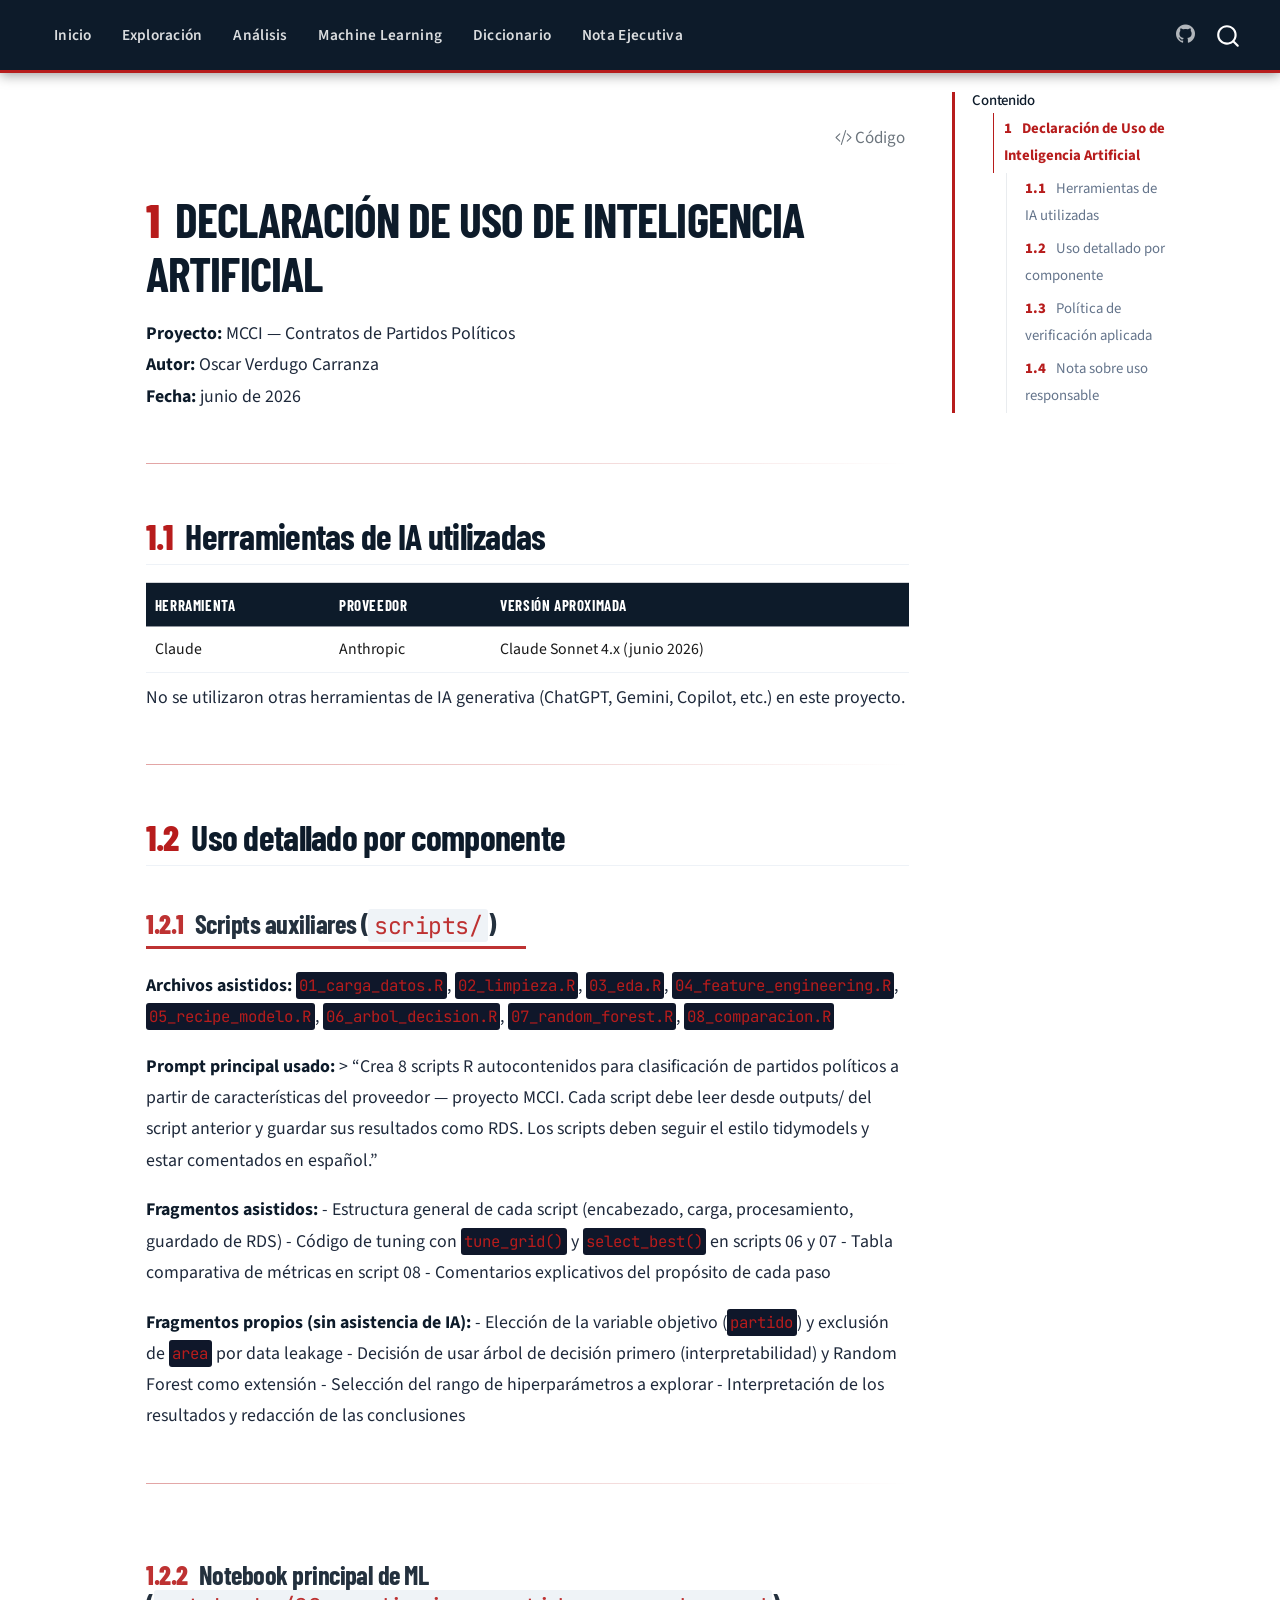
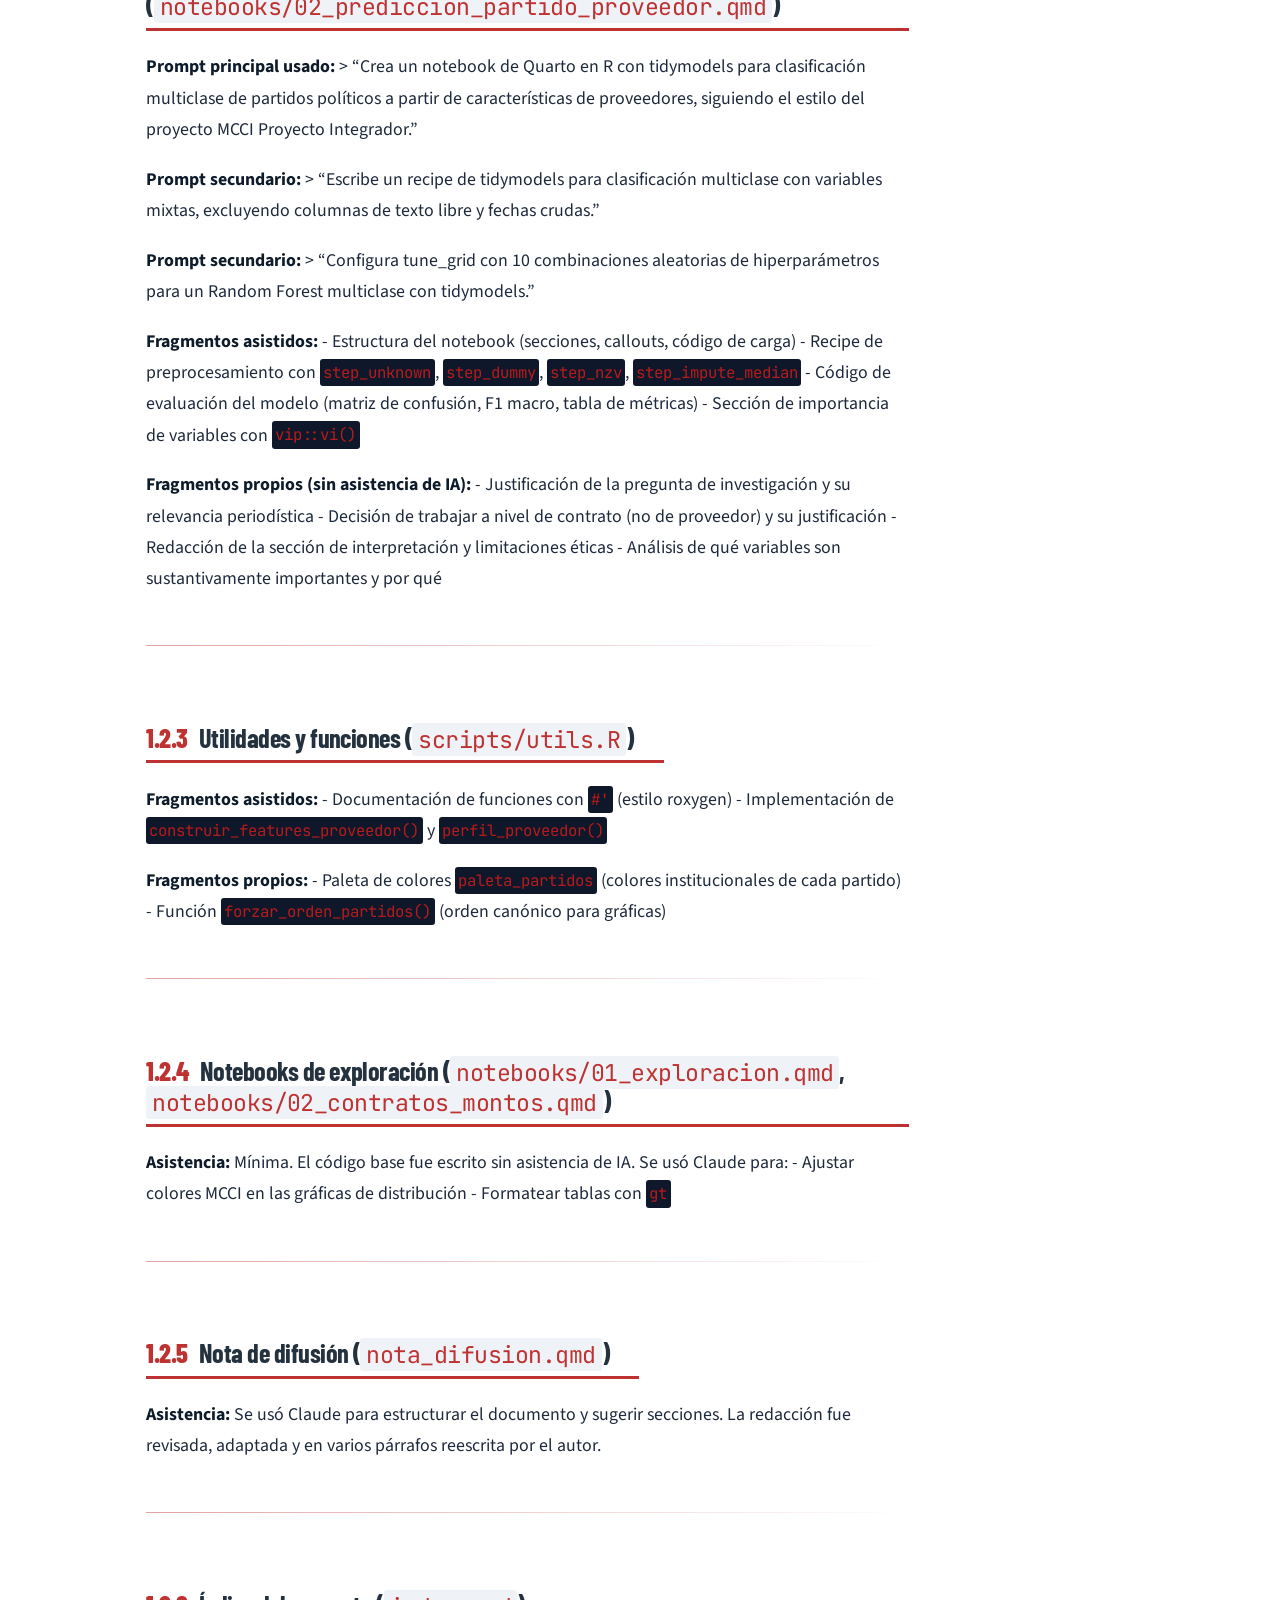
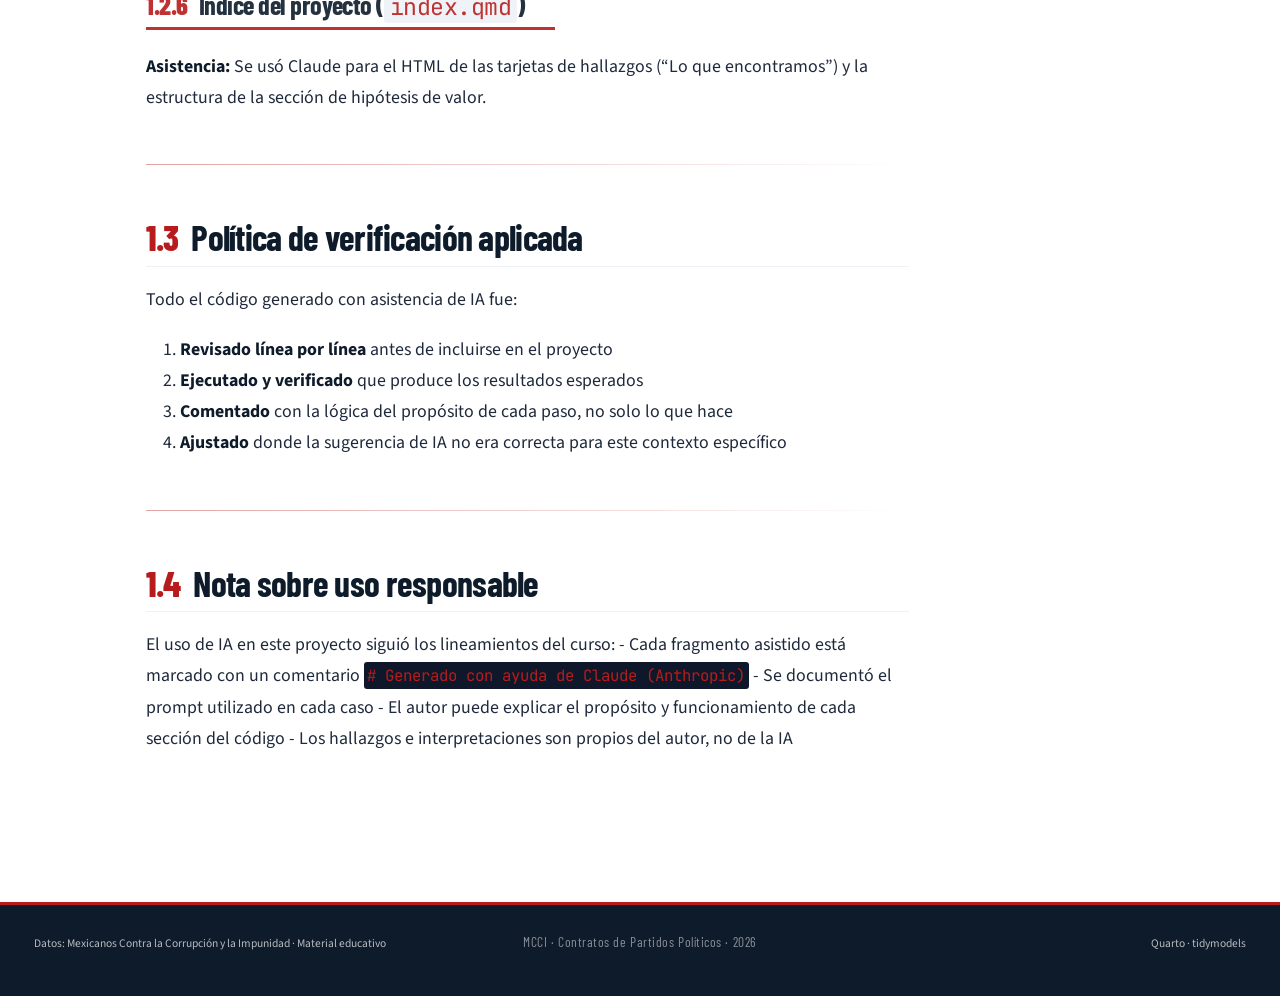
==== docs/declaracion_ia.html @ d2db6a6b "Publicar sitio del proyecto MCCI: contratos de partidos políticos" ====
<!DOCTYPE html>
<html xmlns="http://www.w3.org/1999/xhtml" lang="es" xml:lang="es"><head>

<meta charset="utf-8">
<meta name="generator" content="quarto-1.8.25">

<meta name="viewport" content="width=device-width, initial-scale=1.0, user-scalable=yes">


<title>declaracion_ia – MCCI · Contratos de Partidos</title>
<style>
code{white-space: pre-wrap;}
span.smallcaps{font-variant: small-caps;}
div.columns{display: flex; gap: min(4vw, 1.5em);}
div.column{flex: auto; overflow-x: auto;}
div.hanging-indent{margin-left: 1.5em; text-indent: -1.5em;}
ul.task-list{list-style: none;}
ul.task-list li input[type="checkbox"] {
  width: 0.8em;
  margin: 0 0.8em 0.2em -1em; /* quarto-specific, see https://github.com/quarto-dev/quarto-cli/issues/4556 */ 
  vertical-align: middle;
}
/* CSS for syntax highlighting */
html { -webkit-text-size-adjust: 100%; }
pre > code.sourceCode { white-space: pre; position: relative; }
pre > code.sourceCode > span { display: inline-block; line-height: 1.25; }
pre > code.sourceCode > span:empty { height: 1.2em; }
.sourceCode { overflow: visible; }
code.sourceCode > span { color: inherit; text-decoration: inherit; }
div.sourceCode { margin: 1em 0; }
pre.sourceCode { margin: 0; }
@media screen {
div.sourceCode { overflow: auto; }
}
@media print {
pre > code.sourceCode { white-space: pre-wrap; }
pre > code.sourceCode > span { text-indent: -5em; padding-left: 5em; }
}
pre.numberSource code
  { counter-reset: source-line 0; }
pre.numberSource code > span
  { position: relative; left: -4em; counter-increment: source-line; }
pre.numberSource code > span > a:first-child::before
  { content: counter(source-line);
    position: relative; left: -1em; text-align: right; vertical-align: baseline;
    border: none; display: inline-block;
    -webkit-touch-callout: none; -webkit-user-select: none;
    -khtml-user-select: none; -moz-user-select: none;
    -ms-user-select: none; user-select: none;
    padding: 0 4px; width: 4em;
  }
pre.numberSource { margin-left: 3em;  padding-left: 4px; }
div.sourceCode
  {   }
@media screen {
pre > code.sourceCode > span > a:first-child::before { text-decoration: underline; }
}
</style>


<script src="site_libs/quarto-nav/quarto-nav.js"></script>
<script src="site_libs/quarto-nav/headroom.min.js"></script>
<script src="site_libs/clipboard/clipboard.min.js"></script>
<script src="site_libs/quarto-search/autocomplete.umd.js"></script>
<script src="site_libs/quarto-search/fuse.min.js"></script>
<script src="site_libs/quarto-search/quarto-search.js"></script>
<meta name="quarto:offset" content="./">
<link href="./https://contralacorrupcion.mx/wp-content/themes/mcci-2025/assets/images/favicon.ico" rel="icon">
<script src="site_libs/quarto-html/quarto.js" type="module"></script>
<script src="site_libs/quarto-html/tabsets/tabsets.js" type="module"></script>
<script src="site_libs/quarto-html/axe/axe-check.js" type="module"></script>
<script src="site_libs/quarto-html/popper.min.js"></script>
<script src="site_libs/quarto-html/tippy.umd.min.js"></script>
<script src="site_libs/quarto-html/anchor.min.js"></script>
<link href="site_libs/quarto-html/tippy.css" rel="stylesheet">
<link href="site_libs/quarto-html/quarto-syntax-highlighting-637912d90aedf72c5c454f44b6135b5e.css" rel="stylesheet" id="quarto-text-highlighting-styles">
<script src="site_libs/bootstrap/bootstrap.min.js"></script>
<link href="site_libs/bootstrap/bootstrap-icons.css" rel="stylesheet">
<link href="site_libs/bootstrap/bootstrap-14e631214e900627275d5255cf3011d7.min.css" rel="stylesheet" append-hash="true" id="quarto-bootstrap" data-mode="light">
<script id="quarto-search-options" type="application/json">{
  "location": "navbar",
  "copy-button": false,
  "collapse-after": 3,
  "panel-placement": "end",
  "type": "overlay",
  "limit": 50,
  "keyboard-shortcut": [
    "f",
    "/",
    "s"
  ],
  "show-item-context": false,
  "language": {
    "search-no-results-text": "No se han encontrado resultados",
    "search-matching-documents-text": "documentos encontrados",
    "search-copy-link-title": "Copiar el enlace en la búsqueda",
    "search-hide-matches-text": "Ocultar resultados adicionales",
    "search-more-match-text": "resultado adicional en este documento",
    "search-more-matches-text": "resultados adicionales en este documento",
    "search-clear-button-title": "Borrar",
    "search-text-placeholder": "",
    "search-detached-cancel-button-title": "Cancelar",
    "search-submit-button-title": "Enviar",
    "search-label": "Buscar"
  }
}</script>
<style>html{ scroll-behavior: smooth; }</style>


<meta property="og:title" content="MCCI — Contratos de Partidos Políticos">
<meta property="og:description" content="Análisis de datos de contratos de partidos políticos en México">
<meta property="og:image" content="https://contralacorrupcion.mx/wp-content/themes/mcci-2025/assets/images/og-mcci.jpg">
<meta property="og:site_name" content="MCCI · Contratos de Partidos">
<meta name="twitter:title" content="MCCI — Contratos de Partidos">
<meta name="twitter:description" content="Análisis de datos de contratos de partidos políticos en México">
<meta name="twitter:creator" content="@MCCI_Mexico">
<meta name="twitter:card" content="summary">
</head>

<body class="nav-fixed quarto-light">

<div id="quarto-search-results"></div>
  <header id="quarto-header" class="headroom fixed-top">
    <nav class="navbar navbar-expand-lg " data-bs-theme="dark">
      <div class="navbar-container container-fluid">
      <div class="navbar-brand-container mx-auto">
    <a href="https://contralacorrupcion.mx" class="navbar-brand navbar-brand-logo">
    <img src="images/logo-mcci.svg" alt="MCCI" class="navbar-logo light-content">
    <img src="images/logo-mcci.svg" alt="MCCI" class="navbar-logo dark-content">
    </a>
  </div>
            <div id="quarto-search" class="" title="Buscar"></div>
          <button class="navbar-toggler" type="button" data-bs-toggle="collapse" data-bs-target="#navbarCollapse" aria-controls="navbarCollapse" role="menu" aria-expanded="false" aria-label="Navegación de palanca" onclick="if (window.quartoToggleHeadroom) { window.quartoToggleHeadroom(); }">
  <span class="navbar-toggler-icon"></span>
</button>
          <div class="collapse navbar-collapse" id="navbarCollapse">
            <ul class="navbar-nav navbar-nav-scroll me-auto">
  <li class="nav-item">
    <a class="nav-link" href="./index.html"> 
<span class="menu-text">Inicio</span></a>
  </li>  
  <li class="nav-item">
    <a class="nav-link" href="./notebooks/01_exploracion.html"> 
<span class="menu-text">Exploración</span></a>
  </li>  
  <li class="nav-item">
    <a class="nav-link" href="./notebooks/02_contratos_montos.html"> 
<span class="menu-text">Análisis</span></a>
  </li>  
  <li class="nav-item">
    <a class="nav-link" href="./notebooks/02_prediccion_partido_proveedor.html"> 
<span class="menu-text">Machine Learning</span></a>
  </li>  
  <li class="nav-item">
    <a class="nav-link" href="./referencias/diccionario_datos.html"> 
<span class="menu-text">Diccionario</span></a>
  </li>  
  <li class="nav-item">
    <a class="nav-link" href="./nota_difusion.html"> 
<span class="menu-text">Nota Ejecutiva</span></a>
  </li>  
</ul>
            <ul class="navbar-nav navbar-nav-scroll ms-auto">
  <li class="nav-item compact">
    <a class="nav-link" href="https://github.com/thegr8danae/MCCI-contratos-partidos"> <i class="bi bi-github" role="img" aria-label="Repositorio en GitHub">
</i> 
<span class="menu-text"></span></a>
  </li>  
</ul>
          </div> <!-- /navcollapse -->
            <div class="quarto-navbar-tools">
</div>
      </div> <!-- /container-fluid -->
    </nav>
</header>
<!-- content -->
<div id="quarto-content" class="quarto-container page-columns page-rows-contents page-layout-article page-navbar">
<!-- sidebar -->
<!-- margin-sidebar -->
    <div id="quarto-margin-sidebar" class="sidebar margin-sidebar">
        <nav id="TOC" role="doc-toc" class="toc-active">
    <h2 id="toc-title">Contenido</h2>
   
  <ul>
  <li><a href="#declaración-de-uso-de-inteligencia-artificial" id="toc-declaración-de-uso-de-inteligencia-artificial" class="nav-link active" data-scroll-target="#declaración-de-uso-de-inteligencia-artificial"><span class="header-section-number">1</span> Declaración de Uso de Inteligencia Artificial</a>
  <ul class="collapse">
  <li><a href="#herramientas-de-ia-utilizadas" id="toc-herramientas-de-ia-utilizadas" class="nav-link" data-scroll-target="#herramientas-de-ia-utilizadas"><span class="header-section-number">1.1</span> Herramientas de IA utilizadas</a></li>
  <li><a href="#uso-detallado-por-componente" id="toc-uso-detallado-por-componente" class="nav-link" data-scroll-target="#uso-detallado-por-componente"><span class="header-section-number">1.2</span> Uso detallado por componente</a>
  <ul class="collapse">
  <li><a href="#scripts-auxiliares-scripts" id="toc-scripts-auxiliares-scripts" class="nav-link" data-scroll-target="#scripts-auxiliares-scripts"><span class="header-section-number">1.2.1</span> Scripts auxiliares (<code>scripts/</code>)</a></li>
  <li><a href="#notebook-principal-de-ml-notebooks02_prediccion_partido_proveedor.qmd" id="toc-notebook-principal-de-ml-notebooks02_prediccion_partido_proveedor.qmd" class="nav-link" data-scroll-target="#notebook-principal-de-ml-notebooks02_prediccion_partido_proveedor.qmd"><span class="header-section-number">1.2.2</span> Notebook principal de ML (<code>notebooks/02_prediccion_partido_proveedor.qmd</code>)</a></li>
  <li><a href="#utilidades-y-funciones-scriptsutils.r" id="toc-utilidades-y-funciones-scriptsutils.r" class="nav-link" data-scroll-target="#utilidades-y-funciones-scriptsutils.r"><span class="header-section-number">1.2.3</span> Utilidades y funciones (<code>scripts/utils.R</code>)</a></li>
  <li><a href="#notebooks-de-exploración-notebooks01_exploracion.qmd-notebooks02_contratos_montos.qmd" id="toc-notebooks-de-exploración-notebooks01_exploracion.qmd-notebooks02_contratos_montos.qmd" class="nav-link" data-scroll-target="#notebooks-de-exploración-notebooks01_exploracion.qmd-notebooks02_contratos_montos.qmd"><span class="header-section-number">1.2.4</span> Notebooks de exploración (<code>notebooks/01_exploracion.qmd</code>, <code>notebooks/02_contratos_montos.qmd</code>)</a></li>
  <li><a href="#nota-de-difusión-nota_difusion.qmd" id="toc-nota-de-difusión-nota_difusion.qmd" class="nav-link" data-scroll-target="#nota-de-difusión-nota_difusion.qmd"><span class="header-section-number">1.2.5</span> Nota de difusión (<code>nota_difusion.qmd</code>)</a></li>
  <li><a href="#índice-del-proyecto-index.qmd" id="toc-índice-del-proyecto-index.qmd" class="nav-link" data-scroll-target="#índice-del-proyecto-index.qmd"><span class="header-section-number">1.2.6</span> Índice del proyecto (<code>index.qmd</code>)</a></li>
  </ul></li>
  <li><a href="#política-de-verificación-aplicada" id="toc-política-de-verificación-aplicada" class="nav-link" data-scroll-target="#política-de-verificación-aplicada"><span class="header-section-number">1.3</span> Política de verificación aplicada</a></li>
  <li><a href="#nota-sobre-uso-responsable" id="toc-nota-sobre-uso-responsable" class="nav-link" data-scroll-target="#nota-sobre-uso-responsable"><span class="header-section-number">1.4</span> Nota sobre uso responsable</a></li>
  </ul></li>
  </ul>
</nav>
    </div>
<!-- main -->
<main class="content" id="quarto-document-content"><header id="title-block-header" class="quarto-title-block"><h1 class="title display-7"></h1></header><div class="quarto-title-block"><div class="quarto-title-tools-only"><button type="button" class="btn code-tools-button" id="quarto-code-tools-source"><i class="bi"></i> Código</button></div></div>




<section id="declaración-de-uso-de-inteligencia-artificial" class="level1" data-number="1">
<h1 data-number="1"><span class="header-section-number">1</span> Declaración de Uso de Inteligencia Artificial</h1>
<p><strong>Proyecto:</strong> MCCI — Contratos de Partidos Políticos<br>
<strong>Autor:</strong> Oscar Verdugo Carranza<br>
<strong>Fecha:</strong> junio de 2026</p>
<hr>
<section id="herramientas-de-ia-utilizadas" class="level2" data-number="1.1">
<h2 data-number="1.1" class="anchored" data-anchor-id="herramientas-de-ia-utilizadas"><span class="header-section-number">1.1</span> Herramientas de IA utilizadas</h2>
<table class="caption-top table">
<thead>
<tr class="header">
<th>Herramienta</th>
<th>Proveedor</th>
<th>Versión aproximada</th>
</tr>
</thead>
<tbody>
<tr class="odd">
<td>Claude</td>
<td>Anthropic</td>
<td>Claude Sonnet 4.x (junio 2026)</td>
</tr>
</tbody>
</table>
<p>No se utilizaron otras herramientas de IA generativa (ChatGPT, Gemini, Copilot, etc.) en este proyecto.</p>
<hr>
</section>
<section id="uso-detallado-por-componente" class="level2" data-number="1.2">
<h2 data-number="1.2" class="anchored" data-anchor-id="uso-detallado-por-componente"><span class="header-section-number">1.2</span> Uso detallado por componente</h2>
<section id="scripts-auxiliares-scripts" class="level3" data-number="1.2.1">
<h3 data-number="1.2.1" class="anchored" data-anchor-id="scripts-auxiliares-scripts"><span class="header-section-number">1.2.1</span> Scripts auxiliares (<code>scripts/</code>)</h3>
<p><strong>Archivos asistidos:</strong> <code>01_carga_datos.R</code>, <code>02_limpieza.R</code>, <code>03_eda.R</code>, <code>04_feature_engineering.R</code>, <code>05_recipe_modelo.R</code>, <code>06_arbol_decision.R</code>, <code>07_random_forest.R</code>, <code>08_comparacion.R</code></p>
<p><strong>Prompt principal usado:</strong> &gt; “Crea 8 scripts R autocontenidos para clasificación de partidos políticos a partir de características del proveedor — proyecto MCCI. Cada script debe leer desde outputs/ del script anterior y guardar sus resultados como RDS. Los scripts deben seguir el estilo tidymodels y estar comentados en español.”</p>
<p><strong>Fragmentos asistidos:</strong> - Estructura general de cada script (encabezado, carga, procesamiento, guardado de RDS) - Código de tuning con <code>tune_grid()</code> y <code>select_best()</code> en scripts 06 y 07 - Tabla comparativa de métricas en script 08 - Comentarios explicativos del propósito de cada paso</p>
<p><strong>Fragmentos propios (sin asistencia de IA):</strong> - Elección de la variable objetivo (<code>partido</code>) y exclusión de <code>area</code> por data leakage - Decisión de usar árbol de decisión primero (interpretabilidad) y Random Forest como extensión - Selección del rango de hiperparámetros a explorar - Interpretación de los resultados y redacción de las conclusiones</p>
<hr>
</section>
<section id="notebook-principal-de-ml-notebooks02_prediccion_partido_proveedor.qmd" class="level3" data-number="1.2.2">
<h3 data-number="1.2.2" class="anchored" data-anchor-id="notebook-principal-de-ml-notebooks02_prediccion_partido_proveedor.qmd"><span class="header-section-number">1.2.2</span> Notebook principal de ML (<code>notebooks/02_prediccion_partido_proveedor.qmd</code>)</h3>
<p><strong>Prompt principal usado:</strong> &gt; “Crea un notebook de Quarto en R con tidymodels para clasificación multiclase de partidos políticos a partir de características de proveedores, siguiendo el estilo del proyecto MCCI Proyecto Integrador.”</p>
<p><strong>Prompt secundario:</strong> &gt; “Escribe un recipe de tidymodels para clasificación multiclase con variables mixtas, excluyendo columnas de texto libre y fechas crudas.”</p>
<p><strong>Prompt secundario:</strong> &gt; “Configura tune_grid con 10 combinaciones aleatorias de hiperparámetros para un Random Forest multiclase con tidymodels.”</p>
<p><strong>Fragmentos asistidos:</strong> - Estructura del notebook (secciones, callouts, código de carga) - Recipe de preprocesamiento con <code>step_unknown</code>, <code>step_dummy</code>, <code>step_nzv</code>, <code>step_impute_median</code> - Código de evaluación del modelo (matriz de confusión, F1 macro, tabla de métricas) - Sección de importancia de variables con <code>vip::vi()</code></p>
<p><strong>Fragmentos propios (sin asistencia de IA):</strong> - Justificación de la pregunta de investigación y su relevancia periodística - Decisión de trabajar a nivel de contrato (no de proveedor) y su justificación - Redacción de la sección de interpretación y limitaciones éticas - Análisis de qué variables son sustantivamente importantes y por qué</p>
<hr>
</section>
<section id="utilidades-y-funciones-scriptsutils.r" class="level3" data-number="1.2.3">
<h3 data-number="1.2.3" class="anchored" data-anchor-id="utilidades-y-funciones-scriptsutils.r"><span class="header-section-number">1.2.3</span> Utilidades y funciones (<code>scripts/utils.R</code>)</h3>
<p><strong>Fragmentos asistidos:</strong> - Documentación de funciones con <code>#'</code> (estilo roxygen) - Implementación de <code>construir_features_proveedor()</code> y <code>perfil_proveedor()</code></p>
<p><strong>Fragmentos propios:</strong> - Paleta de colores <code>paleta_partidos</code> (colores institucionales de cada partido) - Función <code>forzar_orden_partidos()</code> (orden canónico para gráficas)</p>
<hr>
</section>
<section id="notebooks-de-exploración-notebooks01_exploracion.qmd-notebooks02_contratos_montos.qmd" class="level3" data-number="1.2.4">
<h3 data-number="1.2.4" class="anchored" data-anchor-id="notebooks-de-exploración-notebooks01_exploracion.qmd-notebooks02_contratos_montos.qmd"><span class="header-section-number">1.2.4</span> Notebooks de exploración (<code>notebooks/01_exploracion.qmd</code>, <code>notebooks/02_contratos_montos.qmd</code>)</h3>
<p><strong>Asistencia:</strong> Mínima. El código base fue escrito sin asistencia de IA. Se usó Claude para: - Ajustar colores MCCI en las gráficas de distribución - Formatear tablas con <code>gt</code></p>
<hr>
</section>
<section id="nota-de-difusión-nota_difusion.qmd" class="level3" data-number="1.2.5">
<h3 data-number="1.2.5" class="anchored" data-anchor-id="nota-de-difusión-nota_difusion.qmd"><span class="header-section-number">1.2.5</span> Nota de difusión (<code>nota_difusion.qmd</code>)</h3>
<p><strong>Asistencia:</strong> Se usó Claude para estructurar el documento y sugerir secciones. La redacción fue revisada, adaptada y en varios párrafos reescrita por el autor.</p>
<hr>
</section>
<section id="índice-del-proyecto-index.qmd" class="level3" data-number="1.2.6">
<h3 data-number="1.2.6" class="anchored" data-anchor-id="índice-del-proyecto-index.qmd"><span class="header-section-number">1.2.6</span> Índice del proyecto (<code>index.qmd</code>)</h3>
<p><strong>Asistencia:</strong> Se usó Claude para el HTML de las tarjetas de hallazgos (“Lo que encontramos”) y la estructura de la sección de hipótesis de valor.</p>
<hr>
</section>
</section>
<section id="política-de-verificación-aplicada" class="level2" data-number="1.3">
<h2 data-number="1.3" class="anchored" data-anchor-id="política-de-verificación-aplicada"><span class="header-section-number">1.3</span> Política de verificación aplicada</h2>
<p>Todo el código generado con asistencia de IA fue:</p>
<ol type="1">
<li><strong>Revisado línea por línea</strong> antes de incluirse en el proyecto</li>
<li><strong>Ejecutado y verificado</strong> que produce los resultados esperados</li>
<li><strong>Comentado</strong> con la lógica del propósito de cada paso, no solo lo que hace</li>
<li><strong>Ajustado</strong> donde la sugerencia de IA no era correcta para este contexto específico</li>
</ol>
<hr>
</section>
<section id="nota-sobre-uso-responsable" class="level2" data-number="1.4">
<h2 data-number="1.4" class="anchored" data-anchor-id="nota-sobre-uso-responsable"><span class="header-section-number">1.4</span> Nota sobre uso responsable</h2>
<p>El uso de IA en este proyecto siguió los lineamientos del curso: - Cada fragmento asistido está marcado con un comentario <code># Generado con ayuda de Claude (Anthropic)</code> - Se documentó el prompt utilizado en cada caso - El autor puede explicar el propósito y funcionamiento de cada sección del código - Los hallazgos e interpretaciones son propios del autor, no de la IA</p>


<!-- -->

</section>
</section>

</main> <!-- /main -->
<script id="quarto-html-after-body" type="application/javascript">
  window.document.addEventListener("DOMContentLoaded", function (event) {
    const icon = "";
    const anchorJS = new window.AnchorJS();
    anchorJS.options = {
      placement: 'right',
      icon: icon
    };
    anchorJS.add('.anchored');
    const isCodeAnnotation = (el) => {
      for (const clz of el.classList) {
        if (clz.startsWith('code-annotation-')) {                     
          return true;
        }
      }
      return false;
    }
    const onCopySuccess = function(e) {
      // button target
      const button = e.trigger;
      // don't keep focus
      button.blur();
      // flash "checked"
      button.classList.add('code-copy-button-checked');
      var currentTitle = button.getAttribute("title");
      button.setAttribute("title", "Copiado");
      let tooltip;
      if (window.bootstrap) {
        button.setAttribute("data-bs-toggle", "tooltip");
        button.setAttribute("data-bs-placement", "left");
        button.setAttribute("data-bs-title", "Copiado");
        tooltip = new bootstrap.Tooltip(button, 
          { trigger: "manual", 
            customClass: "code-copy-button-tooltip",
            offset: [0, -8]});
        tooltip.show();    
      }
      setTimeout(function() {
        if (tooltip) {
          tooltip.hide();
          button.removeAttribute("data-bs-title");
          button.removeAttribute("data-bs-toggle");
          button.removeAttribute("data-bs-placement");
        }
        button.setAttribute("title", currentTitle);
        button.classList.remove('code-copy-button-checked');
      }, 1000);
      // clear code selection
      e.clearSelection();
    }
    const getTextToCopy = function(trigger) {
      const outerScaffold = trigger.parentElement.cloneNode(true);
      const codeEl = outerScaffold.querySelector('code');
      for (const childEl of codeEl.children) {
        if (isCodeAnnotation(childEl)) {
          childEl.remove();
        }
      }
      return codeEl.innerText;
    }
    const clipboard = new window.ClipboardJS('.code-copy-button:not([data-in-quarto-modal])', {
      text: getTextToCopy
    });
    clipboard.on('success', onCopySuccess);
    if (window.document.getElementById('quarto-embedded-source-code-modal')) {
      const clipboardModal = new window.ClipboardJS('.code-copy-button[data-in-quarto-modal]', {
        text: getTextToCopy,
        container: window.document.getElementById('quarto-embedded-source-code-modal')
      });
      clipboardModal.on('success', onCopySuccess);
    }
    const viewSource = window.document.getElementById('quarto-view-source') ||
                       window.document.getElementById('quarto-code-tools-source');
    if (viewSource) {
      const sourceUrl = viewSource.getAttribute("data-quarto-source-url");
      viewSource.addEventListener("click", function(e) {
        if (sourceUrl) {
          // rstudio viewer pane
          if (/\bcapabilities=\b/.test(window.location)) {
            window.open(sourceUrl);
          } else {
            window.location.href = sourceUrl;
          }
        } else {
          const modal = new bootstrap.Modal(document.getElementById('quarto-embedded-source-code-modal'));
          modal.show();
        }
        return false;
      });
    }
    function toggleCodeHandler(show) {
      return function(e) {
        const detailsSrc = window.document.querySelectorAll(".cell > details > .sourceCode");
        for (let i=0; i<detailsSrc.length; i++) {
          const details = detailsSrc[i].parentElement;
          if (show) {
            details.open = true;
          } else {
            details.removeAttribute("open");
          }
        }
        const cellCodeDivs = window.document.querySelectorAll(".cell > .sourceCode");
        const fromCls = show ? "hidden" : "unhidden";
        const toCls = show ? "unhidden" : "hidden";
        for (let i=0; i<cellCodeDivs.length; i++) {
          const codeDiv = cellCodeDivs[i];
          if (codeDiv.classList.contains(fromCls)) {
            codeDiv.classList.remove(fromCls);
            codeDiv.classList.add(toCls);
          } 
        }
        return false;
      }
    }
    const hideAllCode = window.document.getElementById("quarto-hide-all-code");
    if (hideAllCode) {
      hideAllCode.addEventListener("click", toggleCodeHandler(false));
    }
    const showAllCode = window.document.getElementById("quarto-show-all-code");
    if (showAllCode) {
      showAllCode.addEventListener("click", toggleCodeHandler(true));
    }
      var localhostRegex = new RegExp(/^(?:http|https):\/\/localhost\:?[0-9]*\//);
      var mailtoRegex = new RegExp(/^mailto:/);
        var filterRegex = new RegExp('/' + window.location.host + '/');
      var isInternal = (href) => {
          return filterRegex.test(href) || localhostRegex.test(href) || mailtoRegex.test(href);
      }
      // Inspect non-navigation links and adorn them if external
     var links = window.document.querySelectorAll('a[href]:not(.nav-link):not(.navbar-brand):not(.toc-action):not(.sidebar-link):not(.sidebar-item-toggle):not(.pagination-link):not(.no-external):not([aria-hidden]):not(.dropdown-item):not(.quarto-navigation-tool):not(.about-link)');
      for (var i=0; i<links.length; i++) {
        const link = links[i];
        if (!isInternal(link.href)) {
          // undo the damage that might have been done by quarto-nav.js in the case of
          // links that we want to consider external
          if (link.dataset.originalHref !== undefined) {
            link.href = link.dataset.originalHref;
          }
        }
      }
    function tippyHover(el, contentFn, onTriggerFn, onUntriggerFn) {
      const config = {
        allowHTML: true,
        maxWidth: 500,
        delay: 100,
        arrow: false,
        appendTo: function(el) {
            return el.parentElement;
        },
        interactive: true,
        interactiveBorder: 10,
        theme: 'quarto',
        placement: 'bottom-start',
      };
      if (contentFn) {
        config.content = contentFn;
      }
      if (onTriggerFn) {
        config.onTrigger = onTriggerFn;
      }
      if (onUntriggerFn) {
        config.onUntrigger = onUntriggerFn;
      }
      window.tippy(el, config); 
    }
    const noterefs = window.document.querySelectorAll('a[role="doc-noteref"]');
    for (var i=0; i<noterefs.length; i++) {
      const ref = noterefs[i];
      tippyHover(ref, function() {
        // use id or data attribute instead here
        let href = ref.getAttribute('data-footnote-href') || ref.getAttribute('href');
        try { href = new URL(href).hash; } catch {}
        const id = href.replace(/^#\/?/, "");
        const note = window.document.getElementById(id);
        if (note) {
          return note.innerHTML;
        } else {
          return "";
        }
      });
    }
    const xrefs = window.document.querySelectorAll('a.quarto-xref');
    const processXRef = (id, note) => {
      // Strip column container classes
      const stripColumnClz = (el) => {
        el.classList.remove("page-full", "page-columns");
        if (el.children) {
          for (const child of el.children) {
            stripColumnClz(child);
          }
        }
      }
      stripColumnClz(note)
      if (id === null || id.startsWith('sec-')) {
        // Special case sections, only their first couple elements
        const container = document.createElement("div");
        if (note.children && note.children.length > 2) {
          container.appendChild(note.children[0].cloneNode(true));
          for (let i = 1; i < note.children.length; i++) {
            const child = note.children[i];
            if (child.tagName === "P" && child.innerText === "") {
              continue;
            } else {
              container.appendChild(child.cloneNode(true));
              break;
            }
          }
          if (window.Quarto?.typesetMath) {
            window.Quarto.typesetMath(container);
          }
          return container.innerHTML
        } else {
          if (window.Quarto?.typesetMath) {
            window.Quarto.typesetMath(note);
          }
          return note.innerHTML;
        }
      } else {
        // Remove any anchor links if they are present
        const anchorLink = note.querySelector('a.anchorjs-link');
        if (anchorLink) {
          anchorLink.remove();
        }
        if (window.Quarto?.typesetMath) {
          window.Quarto.typesetMath(note);
        }
        if (note.classList.contains("callout")) {
          return note.outerHTML;
        } else {
          return note.innerHTML;
        }
      }
    }
    for (var i=0; i<xrefs.length; i++) {
      const xref = xrefs[i];
      tippyHover(xref, undefined, function(instance) {
        instance.disable();
        let url = xref.getAttribute('href');
        let hash = undefined; 
        if (url.startsWith('#')) {
          hash = url;
        } else {
          try { hash = new URL(url).hash; } catch {}
        }
        if (hash) {
          const id = hash.replace(/^#\/?/, "");
          const note = window.document.getElementById(id);
          if (note !== null) {
            try {
              const html = processXRef(id, note.cloneNode(true));
              instance.setContent(html);
            } finally {
              instance.enable();
              instance.show();
            }
          } else {
            // See if we can fetch this
            fetch(url.split('#')[0])
            .then(res => res.text())
            .then(html => {
              const parser = new DOMParser();
              const htmlDoc = parser.parseFromString(html, "text/html");
              const note = htmlDoc.getElementById(id);
              if (note !== null) {
                const html = processXRef(id, note);
                instance.setContent(html);
              } 
            }).finally(() => {
              instance.enable();
              instance.show();
            });
          }
        } else {
          // See if we can fetch a full url (with no hash to target)
          // This is a special case and we should probably do some content thinning / targeting
          fetch(url)
          .then(res => res.text())
          .then(html => {
            const parser = new DOMParser();
            const htmlDoc = parser.parseFromString(html, "text/html");
            const note = htmlDoc.querySelector('main.content');
            if (note !== null) {
              // This should only happen for chapter cross references
              // (since there is no id in the URL)
              // remove the first header
              if (note.children.length > 0 && note.children[0].tagName === "HEADER") {
                note.children[0].remove();
              }
              const html = processXRef(null, note);
              instance.setContent(html);
            } 
          }).finally(() => {
            instance.enable();
            instance.show();
          });
        }
      }, function(instance) {
      });
    }
        let selectedAnnoteEl;
        const selectorForAnnotation = ( cell, annotation) => {
          let cellAttr = 'data-code-cell="' + cell + '"';
          let lineAttr = 'data-code-annotation="' +  annotation + '"';
          const selector = 'span[' + cellAttr + '][' + lineAttr + ']';
          return selector;
        }
        const selectCodeLines = (annoteEl) => {
          const doc = window.document;
          const targetCell = annoteEl.getAttribute("data-target-cell");
          const targetAnnotation = annoteEl.getAttribute("data-target-annotation");
          const annoteSpan = window.document.querySelector(selectorForAnnotation(targetCell, targetAnnotation));
          const lines = annoteSpan.getAttribute("data-code-lines").split(",");
          const lineIds = lines.map((line) => {
            return targetCell + "-" + line;
          })
          let top = null;
          let height = null;
          let parent = null;
          if (lineIds.length > 0) {
              //compute the position of the single el (top and bottom and make a div)
              const el = window.document.getElementById(lineIds[0]);
              top = el.offsetTop;
              height = el.offsetHeight;
              parent = el.parentElement.parentElement;
            if (lineIds.length > 1) {
              const lastEl = window.document.getElementById(lineIds[lineIds.length - 1]);
              const bottom = lastEl.offsetTop + lastEl.offsetHeight;
              height = bottom - top;
            }
            if (top !== null && height !== null && parent !== null) {
              // cook up a div (if necessary) and position it 
              let div = window.document.getElementById("code-annotation-line-highlight");
              if (div === null) {
                div = window.document.createElement("div");
                div.setAttribute("id", "code-annotation-line-highlight");
                div.style.position = 'absolute';
                parent.appendChild(div);
              }
              div.style.top = top - 2 + "px";
              div.style.height = height + 4 + "px";
              div.style.left = 0;
              let gutterDiv = window.document.getElementById("code-annotation-line-highlight-gutter");
              if (gutterDiv === null) {
                gutterDiv = window.document.createElement("div");
                gutterDiv.setAttribute("id", "code-annotation-line-highlight-gutter");
                gutterDiv.style.position = 'absolute';
                const codeCell = window.document.getElementById(targetCell);
                const gutter = codeCell.querySelector('.code-annotation-gutter');
                gutter.appendChild(gutterDiv);
              }
              gutterDiv.style.top = top - 2 + "px";
              gutterDiv.style.height = height + 4 + "px";
            }
            selectedAnnoteEl = annoteEl;
          }
        };
        const unselectCodeLines = () => {
          const elementsIds = ["code-annotation-line-highlight", "code-annotation-line-highlight-gutter"];
          elementsIds.forEach((elId) => {
            const div = window.document.getElementById(elId);
            if (div) {
              div.remove();
            }
          });
          selectedAnnoteEl = undefined;
        };
          // Handle positioning of the toggle
      window.addEventListener(
        "resize",
        throttle(() => {
          elRect = undefined;
          if (selectedAnnoteEl) {
            selectCodeLines(selectedAnnoteEl);
          }
        }, 10)
      );
      function throttle(fn, ms) {
      let throttle = false;
      let timer;
        return (...args) => {
          if(!throttle) { // first call gets through
              fn.apply(this, args);
              throttle = true;
          } else { // all the others get throttled
              if(timer) clearTimeout(timer); // cancel #2
              timer = setTimeout(() => {
                fn.apply(this, args);
                timer = throttle = false;
              }, ms);
          }
        };
      }
        // Attach click handler to the DT
        const annoteDls = window.document.querySelectorAll('dt[data-target-cell]');
        for (const annoteDlNode of annoteDls) {
          annoteDlNode.addEventListener('click', (event) => {
            const clickedEl = event.target;
            if (clickedEl !== selectedAnnoteEl) {
              unselectCodeLines();
              const activeEl = window.document.querySelector('dt[data-target-cell].code-annotation-active');
              if (activeEl) {
                activeEl.classList.remove('code-annotation-active');
              }
              selectCodeLines(clickedEl);
              clickedEl.classList.add('code-annotation-active');
            } else {
              // Unselect the line
              unselectCodeLines();
              clickedEl.classList.remove('code-annotation-active');
            }
          });
        }
    const findCites = (el) => {
      const parentEl = el.parentElement;
      if (parentEl) {
        const cites = parentEl.dataset.cites;
        if (cites) {
          return {
            el,
            cites: cites.split(' ')
          };
        } else {
          return findCites(el.parentElement)
        }
      } else {
        return undefined;
      }
    };
    var bibliorefs = window.document.querySelectorAll('a[role="doc-biblioref"]');
    for (var i=0; i<bibliorefs.length; i++) {
      const ref = bibliorefs[i];
      const citeInfo = findCites(ref);
      if (citeInfo) {
        tippyHover(citeInfo.el, function() {
          var popup = window.document.createElement('div');
          citeInfo.cites.forEach(function(cite) {
            var citeDiv = window.document.createElement('div');
            citeDiv.classList.add('hanging-indent');
            citeDiv.classList.add('csl-entry');
            var biblioDiv = window.document.getElementById('ref-' + cite);
            if (biblioDiv) {
              citeDiv.innerHTML = biblioDiv.innerHTML;
            }
            popup.appendChild(citeDiv);
          });
          return popup.innerHTML;
        });
      }
    }
  });
  </script><div class="modal fade" id="quarto-embedded-source-code-modal" tabindex="-1" aria-labelledby="quarto-embedded-source-code-modal-label" aria-hidden="true"><div class="modal-dialog modal-dialog-scrollable"><div class="modal-content"><div class="modal-header"><h5 class="modal-title" id="quarto-embedded-source-code-modal-label">Ejecutar el código</h5><button class="btn-close" data-bs-dismiss="modal"></button></div><div class="modal-body"><div class="">
<div class="code-copy-outer-scaffold"><div class="sourceCode" id="cb1" data-shortcodes="false"><pre class="sourceCode markdown code-with-copy"><code class="sourceCode markdown"><span id="cb1-1"><a href="#cb1-1" aria-hidden="true" tabindex="-1"></a><span class="fu"># Declaración de Uso de Inteligencia Artificial</span></span>
<span id="cb1-2"><a href="#cb1-2" aria-hidden="true" tabindex="-1"></a></span>
<span id="cb1-3"><a href="#cb1-3" aria-hidden="true" tabindex="-1"></a>**Proyecto:** MCCI — Contratos de Partidos Políticos  </span>
<span id="cb1-4"><a href="#cb1-4" aria-hidden="true" tabindex="-1"></a>**Autor:** Oscar Verdugo Carranza  </span>
<span id="cb1-5"><a href="#cb1-5" aria-hidden="true" tabindex="-1"></a>**Fecha:** junio de 2026</span>
<span id="cb1-6"><a href="#cb1-6" aria-hidden="true" tabindex="-1"></a></span>
<span id="cb1-7"><a href="#cb1-7" aria-hidden="true" tabindex="-1"></a>---</span>
<span id="cb1-8"><a href="#cb1-8" aria-hidden="true" tabindex="-1"></a></span>
<span id="cb1-9"><a href="#cb1-9" aria-hidden="true" tabindex="-1"></a><span class="fu">## Herramientas de IA utilizadas</span></span>
<span id="cb1-10"><a href="#cb1-10" aria-hidden="true" tabindex="-1"></a></span>
<span id="cb1-11"><a href="#cb1-11" aria-hidden="true" tabindex="-1"></a><span class="pp">|</span> Herramienta <span class="pp">|</span> Proveedor <span class="pp">|</span> Versión aproximada <span class="pp">|</span></span>
<span id="cb1-12"><a href="#cb1-12" aria-hidden="true" tabindex="-1"></a><span class="pp">|---|---|---|</span></span>
<span id="cb1-13"><a href="#cb1-13" aria-hidden="true" tabindex="-1"></a><span class="pp">|</span> Claude <span class="pp">|</span> Anthropic <span class="pp">|</span> Claude Sonnet 4.x (junio 2026) <span class="pp">|</span></span>
<span id="cb1-14"><a href="#cb1-14" aria-hidden="true" tabindex="-1"></a></span>
<span id="cb1-15"><a href="#cb1-15" aria-hidden="true" tabindex="-1"></a>No se utilizaron otras herramientas de IA generativa (ChatGPT, Gemini, Copilot, etc.) en este proyecto.</span>
<span id="cb1-16"><a href="#cb1-16" aria-hidden="true" tabindex="-1"></a></span>
<span id="cb1-17"><a href="#cb1-17" aria-hidden="true" tabindex="-1"></a>---</span>
<span id="cb1-18"><a href="#cb1-18" aria-hidden="true" tabindex="-1"></a></span>
<span id="cb1-19"><a href="#cb1-19" aria-hidden="true" tabindex="-1"></a><span class="fu">## Uso detallado por componente</span></span>
<span id="cb1-20"><a href="#cb1-20" aria-hidden="true" tabindex="-1"></a></span>
<span id="cb1-21"><a href="#cb1-21" aria-hidden="true" tabindex="-1"></a><span class="fu">### Scripts auxiliares (`scripts/`)</span></span>
<span id="cb1-22"><a href="#cb1-22" aria-hidden="true" tabindex="-1"></a></span>
<span id="cb1-23"><a href="#cb1-23" aria-hidden="true" tabindex="-1"></a>**Archivos asistidos:** <span class="in">`01_carga_datos.R`</span>, <span class="in">`02_limpieza.R`</span>, <span class="in">`03_eda.R`</span>, <span class="in">`04_feature_engineering.R`</span>, <span class="in">`05_recipe_modelo.R`</span>, <span class="in">`06_arbol_decision.R`</span>, <span class="in">`07_random_forest.R`</span>, <span class="in">`08_comparacion.R`</span></span>
<span id="cb1-24"><a href="#cb1-24" aria-hidden="true" tabindex="-1"></a></span>
<span id="cb1-25"><a href="#cb1-25" aria-hidden="true" tabindex="-1"></a>**Prompt principal usado:**</span>
<span id="cb1-26"><a href="#cb1-26" aria-hidden="true" tabindex="-1"></a><span class="at">&gt; "Crea 8 scripts R autocontenidos para clasificación de partidos políticos a partir de características del proveedor — proyecto MCCI. Cada script debe leer desde outputs/ del script anterior y guardar sus resultados como RDS. Los scripts deben seguir el estilo tidymodels y estar comentados en español."</span></span>
<span id="cb1-27"><a href="#cb1-27" aria-hidden="true" tabindex="-1"></a></span>
<span id="cb1-28"><a href="#cb1-28" aria-hidden="true" tabindex="-1"></a>**Fragmentos asistidos:**</span>
<span id="cb1-29"><a href="#cb1-29" aria-hidden="true" tabindex="-1"></a><span class="ss">- </span>Estructura general de cada script (encabezado, carga, procesamiento, guardado de RDS)</span>
<span id="cb1-30"><a href="#cb1-30" aria-hidden="true" tabindex="-1"></a><span class="ss">- </span>Código de tuning con <span class="in">`tune_grid()`</span> y <span class="in">`select_best()`</span> en scripts 06 y 07</span>
<span id="cb1-31"><a href="#cb1-31" aria-hidden="true" tabindex="-1"></a><span class="ss">- </span>Tabla comparativa de métricas en script 08</span>
<span id="cb1-32"><a href="#cb1-32" aria-hidden="true" tabindex="-1"></a><span class="ss">- </span>Comentarios explicativos del propósito de cada paso</span>
<span id="cb1-33"><a href="#cb1-33" aria-hidden="true" tabindex="-1"></a></span>
<span id="cb1-34"><a href="#cb1-34" aria-hidden="true" tabindex="-1"></a>**Fragmentos propios (sin asistencia de IA):**</span>
<span id="cb1-35"><a href="#cb1-35" aria-hidden="true" tabindex="-1"></a><span class="ss">- </span>Elección de la variable objetivo (<span class="in">`partido`</span>) y exclusión de <span class="in">`area`</span> por data leakage</span>
<span id="cb1-36"><a href="#cb1-36" aria-hidden="true" tabindex="-1"></a><span class="ss">- </span>Decisión de usar árbol de decisión primero (interpretabilidad) y Random Forest como extensión</span>
<span id="cb1-37"><a href="#cb1-37" aria-hidden="true" tabindex="-1"></a><span class="ss">- </span>Selección del rango de hiperparámetros a explorar</span>
<span id="cb1-38"><a href="#cb1-38" aria-hidden="true" tabindex="-1"></a><span class="ss">- </span>Interpretación de los resultados y redacción de las conclusiones</span>
<span id="cb1-39"><a href="#cb1-39" aria-hidden="true" tabindex="-1"></a></span>
<span id="cb1-40"><a href="#cb1-40" aria-hidden="true" tabindex="-1"></a>---</span>
<span id="cb1-41"><a href="#cb1-41" aria-hidden="true" tabindex="-1"></a></span>
<span id="cb1-42"><a href="#cb1-42" aria-hidden="true" tabindex="-1"></a><span class="fu">### Notebook principal de ML (`notebooks/02_prediccion_partido_proveedor.qmd`)</span></span>
<span id="cb1-43"><a href="#cb1-43" aria-hidden="true" tabindex="-1"></a></span>
<span id="cb1-44"><a href="#cb1-44" aria-hidden="true" tabindex="-1"></a>**Prompt principal usado:**</span>
<span id="cb1-45"><a href="#cb1-45" aria-hidden="true" tabindex="-1"></a><span class="at">&gt; "Crea un notebook de Quarto en R con tidymodels para clasificación multiclase de partidos políticos a partir de características de proveedores, siguiendo el estilo del proyecto MCCI Proyecto Integrador."</span></span>
<span id="cb1-46"><a href="#cb1-46" aria-hidden="true" tabindex="-1"></a></span>
<span id="cb1-47"><a href="#cb1-47" aria-hidden="true" tabindex="-1"></a>**Prompt secundario:**</span>
<span id="cb1-48"><a href="#cb1-48" aria-hidden="true" tabindex="-1"></a><span class="at">&gt; "Escribe un recipe de tidymodels para clasificación multiclase con variables mixtas, excluyendo columnas de texto libre y fechas crudas."</span></span>
<span id="cb1-49"><a href="#cb1-49" aria-hidden="true" tabindex="-1"></a></span>
<span id="cb1-50"><a href="#cb1-50" aria-hidden="true" tabindex="-1"></a>**Prompt secundario:**</span>
<span id="cb1-51"><a href="#cb1-51" aria-hidden="true" tabindex="-1"></a><span class="at">&gt; "Configura tune_grid con 10 combinaciones aleatorias de hiperparámetros para un Random Forest multiclase con tidymodels."</span></span>
<span id="cb1-52"><a href="#cb1-52" aria-hidden="true" tabindex="-1"></a></span>
<span id="cb1-53"><a href="#cb1-53" aria-hidden="true" tabindex="-1"></a>**Fragmentos asistidos:**</span>
<span id="cb1-54"><a href="#cb1-54" aria-hidden="true" tabindex="-1"></a><span class="ss">- </span>Estructura del notebook (secciones, callouts, código de carga)</span>
<span id="cb1-55"><a href="#cb1-55" aria-hidden="true" tabindex="-1"></a><span class="ss">- </span>Recipe de preprocesamiento con <span class="in">`step_unknown`</span>, <span class="in">`step_dummy`</span>, <span class="in">`step_nzv`</span>, <span class="in">`step_impute_median`</span></span>
<span id="cb1-56"><a href="#cb1-56" aria-hidden="true" tabindex="-1"></a><span class="ss">- </span>Código de evaluación del modelo (matriz de confusión, F1 macro, tabla de métricas)</span>
<span id="cb1-57"><a href="#cb1-57" aria-hidden="true" tabindex="-1"></a><span class="ss">- </span>Sección de importancia de variables con <span class="in">`vip::vi()`</span></span>
<span id="cb1-58"><a href="#cb1-58" aria-hidden="true" tabindex="-1"></a></span>
<span id="cb1-59"><a href="#cb1-59" aria-hidden="true" tabindex="-1"></a>**Fragmentos propios (sin asistencia de IA):**</span>
<span id="cb1-60"><a href="#cb1-60" aria-hidden="true" tabindex="-1"></a><span class="ss">- </span>Justificación de la pregunta de investigación y su relevancia periodística</span>
<span id="cb1-61"><a href="#cb1-61" aria-hidden="true" tabindex="-1"></a><span class="ss">- </span>Decisión de trabajar a nivel de contrato (no de proveedor) y su justificación</span>
<span id="cb1-62"><a href="#cb1-62" aria-hidden="true" tabindex="-1"></a><span class="ss">- </span>Redacción de la sección de interpretación y limitaciones éticas</span>
<span id="cb1-63"><a href="#cb1-63" aria-hidden="true" tabindex="-1"></a><span class="ss">- </span>Análisis de qué variables son sustantivamente importantes y por qué</span>
<span id="cb1-64"><a href="#cb1-64" aria-hidden="true" tabindex="-1"></a></span>
<span id="cb1-65"><a href="#cb1-65" aria-hidden="true" tabindex="-1"></a>---</span>
<span id="cb1-66"><a href="#cb1-66" aria-hidden="true" tabindex="-1"></a></span>
<span id="cb1-67"><a href="#cb1-67" aria-hidden="true" tabindex="-1"></a><span class="fu">### Utilidades y funciones (`scripts/utils.R`)</span></span>
<span id="cb1-68"><a href="#cb1-68" aria-hidden="true" tabindex="-1"></a></span>
<span id="cb1-69"><a href="#cb1-69" aria-hidden="true" tabindex="-1"></a>**Fragmentos asistidos:**</span>
<span id="cb1-70"><a href="#cb1-70" aria-hidden="true" tabindex="-1"></a><span class="ss">- </span>Documentación de funciones con <span class="in">`#'`</span> (estilo roxygen)</span>
<span id="cb1-71"><a href="#cb1-71" aria-hidden="true" tabindex="-1"></a><span class="ss">- </span>Implementación de <span class="in">`construir_features_proveedor()`</span> y <span class="in">`perfil_proveedor()`</span></span>
<span id="cb1-72"><a href="#cb1-72" aria-hidden="true" tabindex="-1"></a></span>
<span id="cb1-73"><a href="#cb1-73" aria-hidden="true" tabindex="-1"></a>**Fragmentos propios:**</span>
<span id="cb1-74"><a href="#cb1-74" aria-hidden="true" tabindex="-1"></a><span class="ss">- </span>Paleta de colores <span class="in">`paleta_partidos`</span> (colores institucionales de cada partido)</span>
<span id="cb1-75"><a href="#cb1-75" aria-hidden="true" tabindex="-1"></a><span class="ss">- </span>Función <span class="in">`forzar_orden_partidos()`</span> (orden canónico para gráficas)</span>
<span id="cb1-76"><a href="#cb1-76" aria-hidden="true" tabindex="-1"></a></span>
<span id="cb1-77"><a href="#cb1-77" aria-hidden="true" tabindex="-1"></a>---</span>
<span id="cb1-78"><a href="#cb1-78" aria-hidden="true" tabindex="-1"></a></span>
<span id="cb1-79"><a href="#cb1-79" aria-hidden="true" tabindex="-1"></a><span class="fu">### Notebooks de exploración (`notebooks/01_exploracion.qmd`, `notebooks/02_contratos_montos.qmd`)</span></span>
<span id="cb1-80"><a href="#cb1-80" aria-hidden="true" tabindex="-1"></a></span>
<span id="cb1-81"><a href="#cb1-81" aria-hidden="true" tabindex="-1"></a>**Asistencia:** Mínima. El código base fue escrito sin asistencia de IA. Se usó Claude para:</span>
<span id="cb1-82"><a href="#cb1-82" aria-hidden="true" tabindex="-1"></a><span class="ss">- </span>Ajustar colores MCCI en las gráficas de distribución</span>
<span id="cb1-83"><a href="#cb1-83" aria-hidden="true" tabindex="-1"></a><span class="ss">- </span>Formatear tablas con <span class="in">`gt`</span></span>
<span id="cb1-84"><a href="#cb1-84" aria-hidden="true" tabindex="-1"></a></span>
<span id="cb1-85"><a href="#cb1-85" aria-hidden="true" tabindex="-1"></a>---</span>
<span id="cb1-86"><a href="#cb1-86" aria-hidden="true" tabindex="-1"></a></span>
<span id="cb1-87"><a href="#cb1-87" aria-hidden="true" tabindex="-1"></a><span class="fu">### Nota de difusión (`nota_difusion.qmd`)</span></span>
<span id="cb1-88"><a href="#cb1-88" aria-hidden="true" tabindex="-1"></a></span>
<span id="cb1-89"><a href="#cb1-89" aria-hidden="true" tabindex="-1"></a>**Asistencia:** Se usó Claude para estructurar el documento y sugerir secciones. La redacción fue revisada, adaptada y en varios párrafos reescrita por el autor.</span>
<span id="cb1-90"><a href="#cb1-90" aria-hidden="true" tabindex="-1"></a></span>
<span id="cb1-91"><a href="#cb1-91" aria-hidden="true" tabindex="-1"></a>---</span>
<span id="cb1-92"><a href="#cb1-92" aria-hidden="true" tabindex="-1"></a></span>
<span id="cb1-93"><a href="#cb1-93" aria-hidden="true" tabindex="-1"></a><span class="fu">### Índice del proyecto (`index.qmd`)</span></span>
<span id="cb1-94"><a href="#cb1-94" aria-hidden="true" tabindex="-1"></a></span>
<span id="cb1-95"><a href="#cb1-95" aria-hidden="true" tabindex="-1"></a>**Asistencia:** Se usó Claude para el HTML de las tarjetas de hallazgos ("Lo que encontramos") y la estructura de la sección de hipótesis de valor.</span>
<span id="cb1-96"><a href="#cb1-96" aria-hidden="true" tabindex="-1"></a></span>
<span id="cb1-97"><a href="#cb1-97" aria-hidden="true" tabindex="-1"></a>---</span>
<span id="cb1-98"><a href="#cb1-98" aria-hidden="true" tabindex="-1"></a></span>
<span id="cb1-99"><a href="#cb1-99" aria-hidden="true" tabindex="-1"></a><span class="fu">## Política de verificación aplicada</span></span>
<span id="cb1-100"><a href="#cb1-100" aria-hidden="true" tabindex="-1"></a></span>
<span id="cb1-101"><a href="#cb1-101" aria-hidden="true" tabindex="-1"></a>Todo el código generado con asistencia de IA fue:</span>
<span id="cb1-102"><a href="#cb1-102" aria-hidden="true" tabindex="-1"></a></span>
<span id="cb1-103"><a href="#cb1-103" aria-hidden="true" tabindex="-1"></a><span class="ss">1. </span>**Revisado línea por línea** antes de incluirse en el proyecto</span>
<span id="cb1-104"><a href="#cb1-104" aria-hidden="true" tabindex="-1"></a><span class="ss">2. </span>**Ejecutado y verificado** que produce los resultados esperados</span>
<span id="cb1-105"><a href="#cb1-105" aria-hidden="true" tabindex="-1"></a><span class="ss">3. </span>**Comentado** con la lógica del propósito de cada paso, no solo lo que hace</span>
<span id="cb1-106"><a href="#cb1-106" aria-hidden="true" tabindex="-1"></a><span class="ss">4. </span>**Ajustado** donde la sugerencia de IA no era correcta para este contexto específico</span>
<span id="cb1-107"><a href="#cb1-107" aria-hidden="true" tabindex="-1"></a></span>
<span id="cb1-108"><a href="#cb1-108" aria-hidden="true" tabindex="-1"></a>---</span>
<span id="cb1-109"><a href="#cb1-109" aria-hidden="true" tabindex="-1"></a></span>
<span id="cb1-110"><a href="#cb1-110" aria-hidden="true" tabindex="-1"></a><span class="fu">## Nota sobre uso responsable</span></span>
<span id="cb1-111"><a href="#cb1-111" aria-hidden="true" tabindex="-1"></a></span>
<span id="cb1-112"><a href="#cb1-112" aria-hidden="true" tabindex="-1"></a>El uso de IA en este proyecto siguió los lineamientos del curso:</span>
<span id="cb1-113"><a href="#cb1-113" aria-hidden="true" tabindex="-1"></a><span class="ss">- </span>Cada fragmento asistido está marcado con un comentario <span class="in">`# Generado con ayuda de Claude (Anthropic)`</span></span>
<span id="cb1-114"><a href="#cb1-114" aria-hidden="true" tabindex="-1"></a><span class="ss">- </span>Se documentó el prompt utilizado en cada caso</span>
<span id="cb1-115"><a href="#cb1-115" aria-hidden="true" tabindex="-1"></a><span class="ss">- </span>El autor puede explicar el propósito y funcionamiento de cada sección del código</span>
<span id="cb1-116"><a href="#cb1-116" aria-hidden="true" tabindex="-1"></a><span class="ss">- </span>Los hallazgos e interpretaciones son propios del autor, no de la IA</span></code></pre></div><button title="Copiar al portapapeles" class="code-copy-button" data-in-quarto-modal=""><i class="bi"></i></button></div>
</div></div></div></div></div>
</div> <!-- /content -->
<footer class="footer">
  <div class="nav-footer">
    <div class="nav-footer-left">
<p>Datos: <strong><a href="https://contralacorrupcion.mx/">Mexicanos Contra la Corrupción y la Impunidad</a></strong> · Material educativo</p>
</div>   
    <div class="nav-footer-center">
<p>MCCI · Contratos de Partidos Políticos · 2026</p>
</div>
    <div class="nav-footer-right">
<p><a href="https://quarto.org">Quarto</a> · <a href="https://www.tidymodels.org">tidymodels</a></p>
</div>
  </div>
</footer>




<script src="site_libs/quarto-html/zenscroll-min.js"></script>
</body></html>
---- docs/site_libs/quarto-html/tippy.css ----
.tippy-box[data-animation=fade][data-state=hidden]{opacity:0}[data-tippy-root]{max-width:calc(100vw - 10px)}.tippy-box{position:relative;background-color:#333;color:#fff;border-radius:4px;font-size:14px;line-height:1.4;white-space:normal;outline:0;transition-property:transform,visibility,opacity}.tippy-box[data-placement^=top]>.tippy-arrow{bottom:0}.tippy-box[data-placement^=top]>.tippy-arrow:before{bottom:-7px;left:0;border-width:8px 8px 0;border-top-color:initial;transform-origin:center top}.tippy-box[data-placement^=bottom]>.tippy-arrow{top:0}.tippy-box[data-placement^=bottom]>.tippy-arrow:before{top:-7px;left:0;border-width:0 8px 8px;border-bottom-color:initial;transform-origin:center bottom}.tippy-box[data-placement^=left]>.tippy-arrow{right:0}.tippy-box[data-placement^=left]>.tippy-arrow:before{border-width:8px 0 8px 8px;border-left-color:initial;right:-7px;transform-origin:center left}.tippy-box[data-placement^=right]>.tippy-arrow{left:0}.tippy-box[data-placement^=right]>.tippy-arrow:before{left:-7px;border-width:8px 8px 8px 0;border-right-color:initial;transform-origin:center right}.tippy-box[data-inertia][data-state=visible]{transition-timing-function:cubic-bezier(.54,1.5,.38,1.11)}.tippy-arrow{width:16px;height:16px;color:#333}.tippy-arrow:before{content:"";position:absolute;border-color:transparent;border-style:solid}.tippy-content{position:relative;padding:5px 9px;z-index:1}
---- docs/site_libs/quarto-html/quarto-syntax-highlighting-637912d90aedf72c5c454f44b6135b5e.css ----
/* quarto syntax highlight colors */
:root {
  --quarto-hl-al-color: #ff5555;
  --quarto-hl-an-color: #6a737d;
  --quarto-hl-at-color: #f97583;
  --quarto-hl-bn-color: #79b8ff;
  --quarto-hl-bu-color: #f97583;
  --quarto-hl-ch-color: #9ecbff;
  --quarto-hl-co-color: #6a737d;
  --quarto-hl-cv-color: #6a737d;
  --quarto-hl-cn-color: #79b8ff;
  --quarto-hl-cf-color: #f97583;
  --quarto-hl-dt-color: #f97583;
  --quarto-hl-dv-color: #79b8ff;
  --quarto-hl-do-color: #6a737d;
  --quarto-hl-er-color: #ff5555;
  --quarto-hl-ex-color: #f97583;
  --quarto-hl-fl-color: #79b8ff;
  --quarto-hl-fu-color: #b392f0;
  --quarto-hl-im-color: #9ecbff;
  --quarto-hl-in-color: #6a737d;
  --quarto-hl-kw-color: #f97583;
  --quarto-hl-op-color: #e1e4e8;
  --quarto-hl-pp-color: #f97583;
  --quarto-hl-re-color: #6a737d;
  --quarto-hl-sc-color: #79b8ff;
  --quarto-hl-ss-color: #9ecbff;
  --quarto-hl-st-color: #9ecbff;
  --quarto-hl-va-color: #ffab70;
  --quarto-hl-vs-color: #9ecbff;
  --quarto-hl-wa-color: #ff5555;
}

/* other quarto variables */
:root {
  --quarto-font-monospace: "JetBrains Mono", "Courier New", monospace;
}

/* syntax highlight based on Pandoc's rules */
pre > code.sourceCode > span {
  color: #e1e4e8;
}

code.sourceCode > span {
  color: #e1e4e8;
}

div.sourceCode,
div.sourceCode pre.sourceCode {
  color: #e1e4e8;
}

/* Normal */
code span {
  color: #e1e4e8;
}

/* Alert */
code span.al {
  font-weight: bold;
  color: #ff5555;
}

/* Annotation */
code span.an {
  color: #6a737d;
}

/* Attribute */
code span.at {
  color: #f97583;
}

/* BaseN */
code span.bn {
  color: #79b8ff;
}

/* BuiltIn */
code span.bu {
  color: #f97583;
}

/* ControlFlow */
code span.cf {
  color: #f97583;
}

/* Char */
code span.ch {
  color: #9ecbff;
}

/* Constant */
code span.cn {
  color: #79b8ff;
}

/* Comment */
code span.co {
  color: #6a737d;
}

/* CommentVar */
code span.cv {
  color: #6a737d;
}

/* Documentation */
code span.do {
  color: #6a737d;
}

/* DataType */
code span.dt {
  color: #f97583;
}

/* DecVal */
code span.dv {
  color: #79b8ff;
}

/* Error */
code span.er {
  color: #ff5555;
  text-decoration: underline;
}

/* Extension */
code span.ex {
  font-weight: bold;
  color: #f97583;
}

/* Float */
code span.fl {
  color: #79b8ff;
}

/* Function */
code span.fu {
  color: #b392f0;
}

/* Import */
code span.im {
  color: #9ecbff;
}

/* Information */
code span.in {
  color: #6a737d;
}

/* Keyword */
code span.kw {
  color: #f97583;
}

/* Operator */
code span.op {
  color: #e1e4e8;
}

/* Preprocessor */
code span.pp {
  color: #f97583;
}

/* RegionMarker */
code span.re {
  color: #6a737d;
}

/* SpecialChar */
code span.sc {
  color: #79b8ff;
}

/* SpecialString */
code span.ss {
  color: #9ecbff;
}

/* String */
code span.st {
  color: #9ecbff;
}

/* Variable */
code span.va {
  color: #ffab70;
}

/* VerbatimString */
code span.vs {
  color: #9ecbff;
}

/* Warning */
code span.wa {
  color: #ff5555;
}

.prevent-inlining {
  content: "</";
}

/*# sourceMappingURL=0e22a4b44d908bbc9b9fba1dd84292a0.css.map */
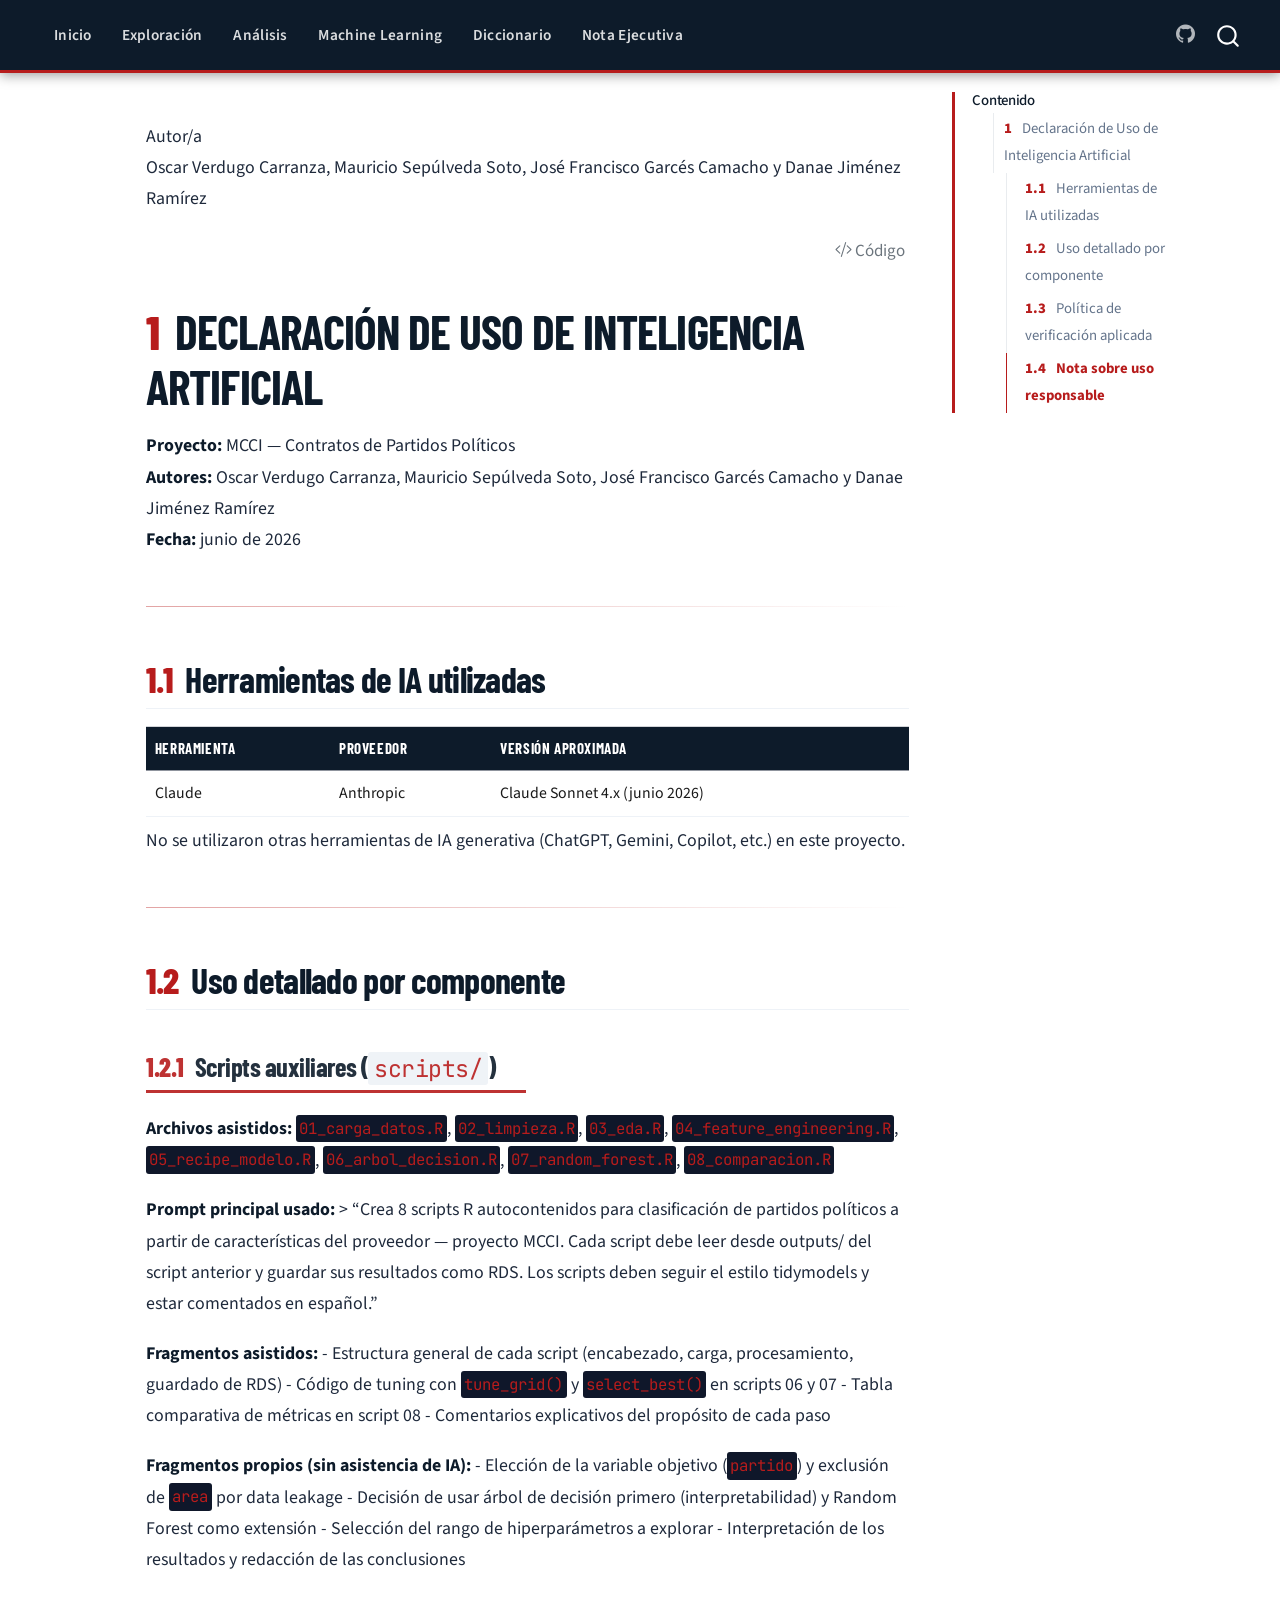
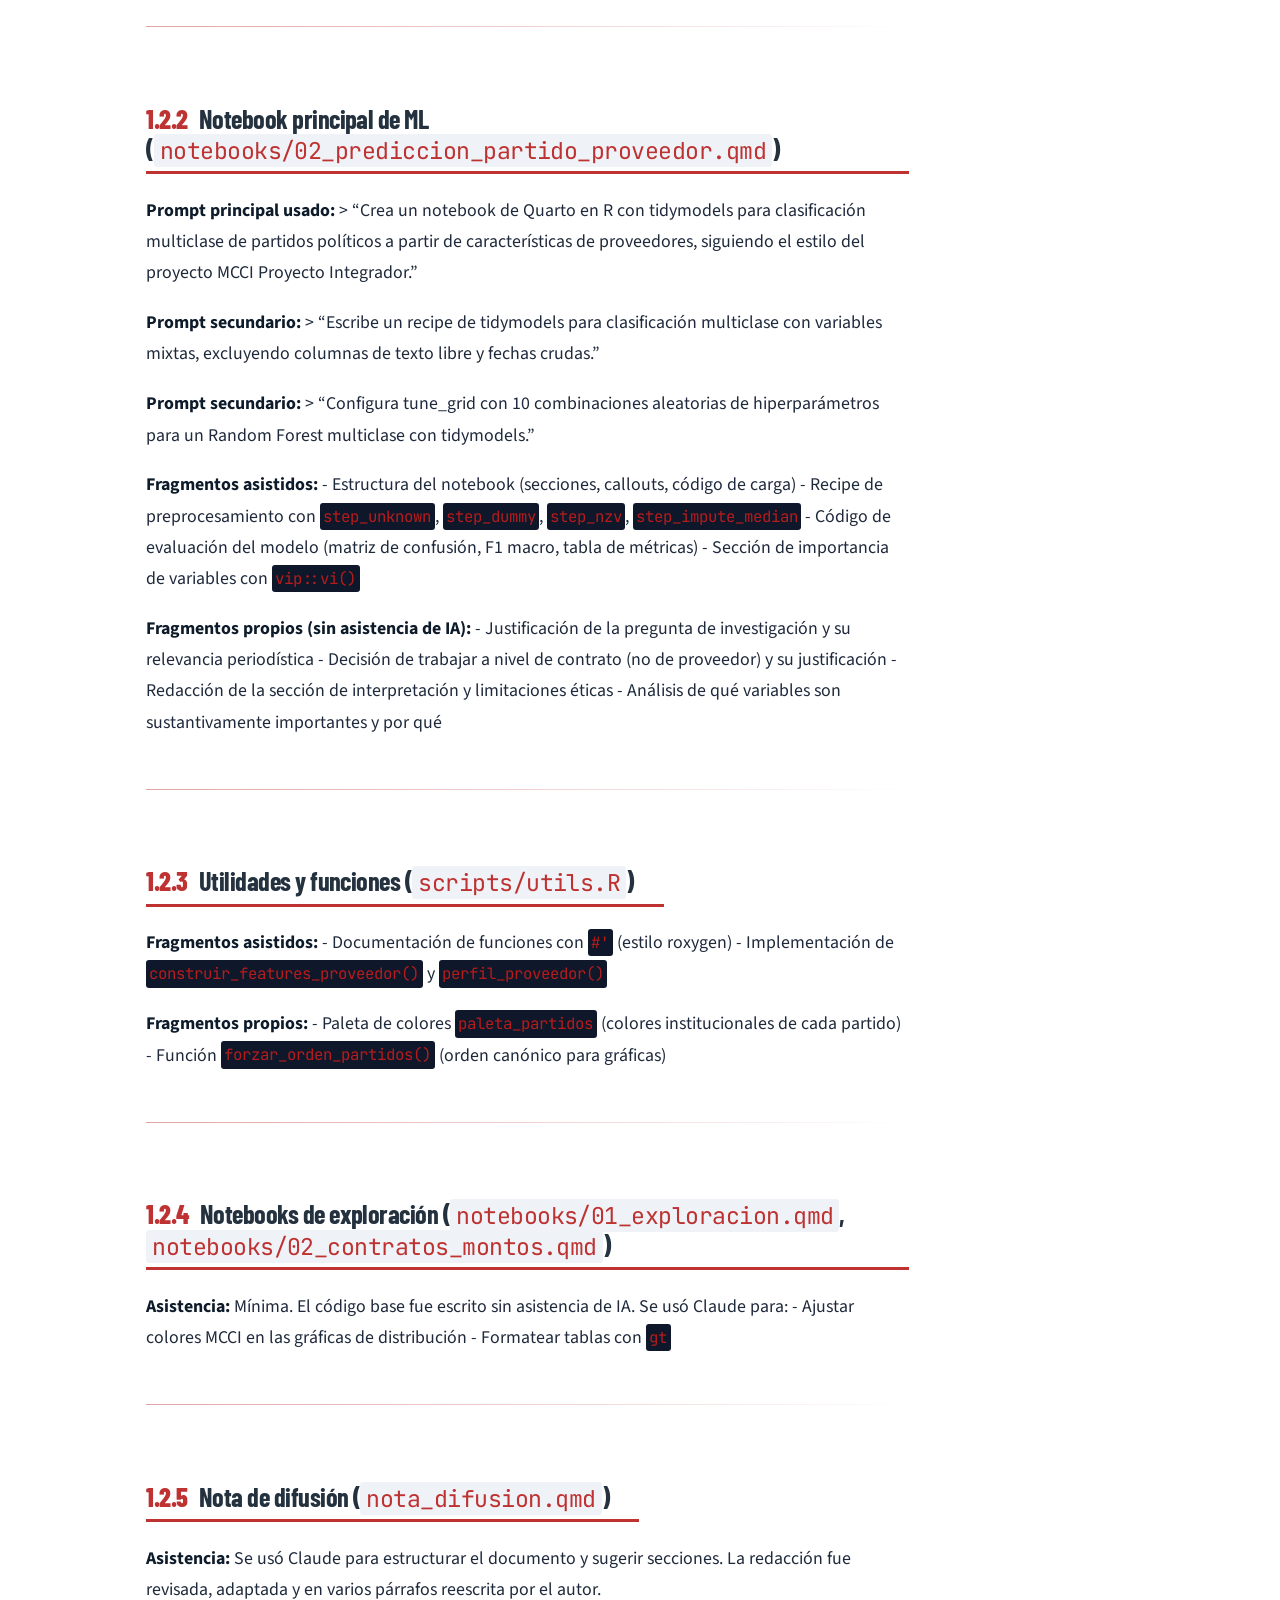
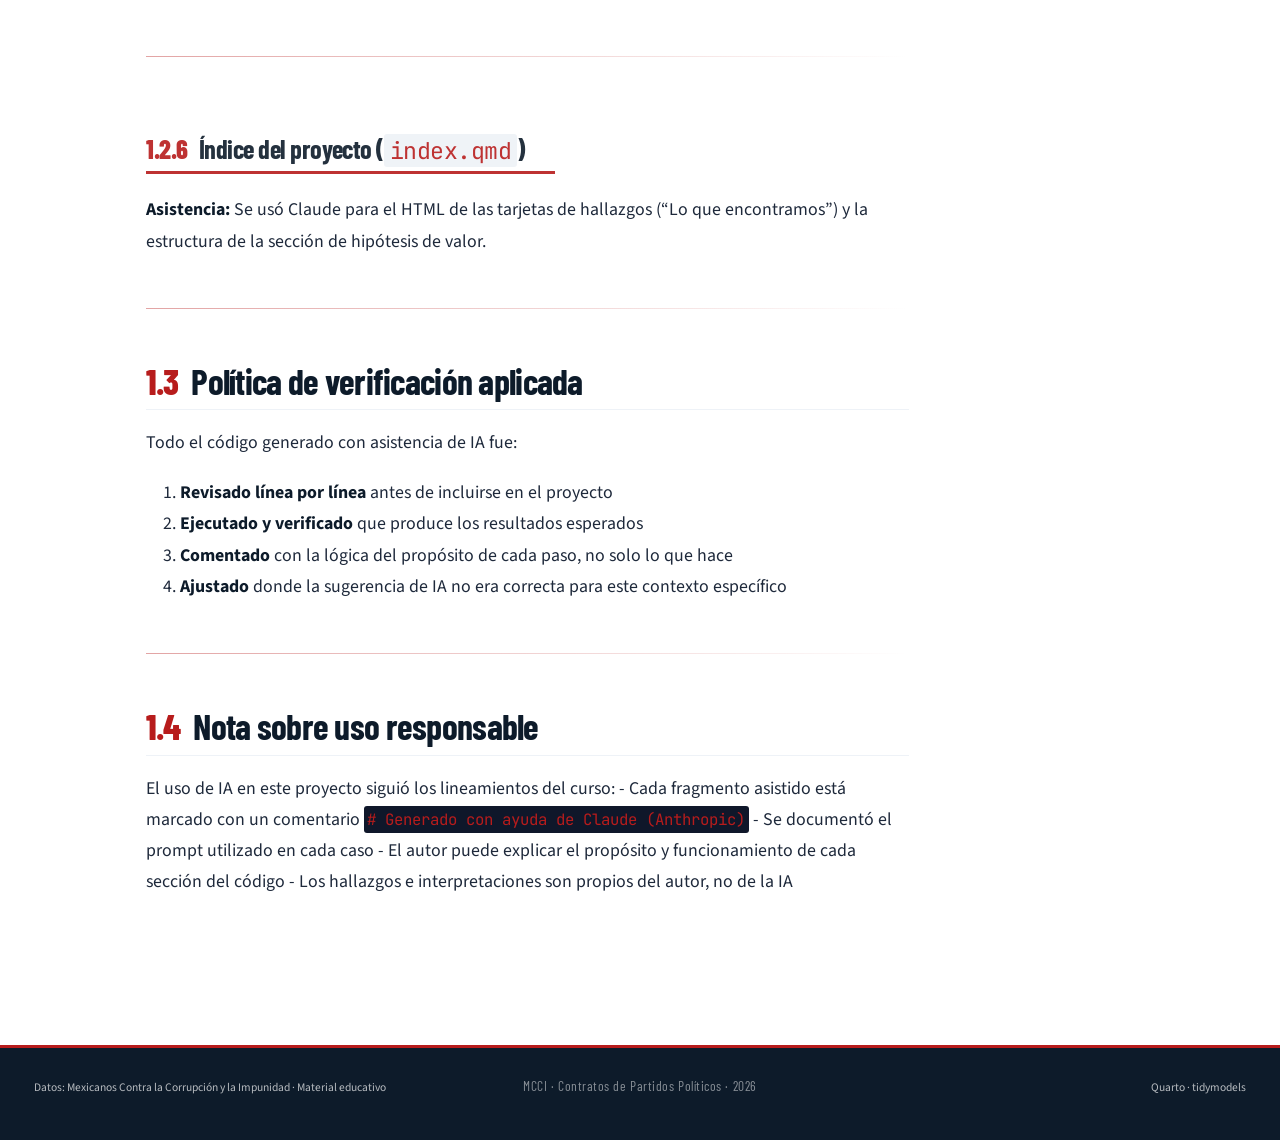
==== commit d81b526b: "Mostrar a los cuatro autores en todas las páginas del sitio" ====
--- a/docs/declaracion_ia.html
+++ b/docs/declaracion_ia.html
@@ -1,886 +1,896 @@
-<!DOCTYPE html>
-<html xmlns="http://www.w3.org/1999/xhtml" lang="es" xml:lang="es"><head>
-
-<meta charset="utf-8">
-<meta name="generator" content="quarto-1.8.25">
-
-<meta name="viewport" content="width=device-width, initial-scale=1.0, user-scalable=yes">
-
-
-<title>declaracion_ia – MCCI · Contratos de Partidos</title>
-<style>
-code{white-space: pre-wrap;}
-span.smallcaps{font-variant: small-caps;}
-div.columns{display: flex; gap: min(4vw, 1.5em);}
-div.column{flex: auto; overflow-x: auto;}
-div.hanging-indent{margin-left: 1.5em; text-indent: -1.5em;}
-ul.task-list{list-style: none;}
-ul.task-list li input[type="checkbox"] {
-  width: 0.8em;
-  margin: 0 0.8em 0.2em -1em; /* quarto-specific, see https://github.com/quarto-dev/quarto-cli/issues/4556 */ 
-  vertical-align: middle;
-}
-/* CSS for syntax highlighting */
-html { -webkit-text-size-adjust: 100%; }
-pre > code.sourceCode { white-space: pre; position: relative; }
-pre > code.sourceCode > span { display: inline-block; line-height: 1.25; }
-pre > code.sourceCode > span:empty { height: 1.2em; }
-.sourceCode { overflow: visible; }
-code.sourceCode > span { color: inherit; text-decoration: inherit; }
-div.sourceCode { margin: 1em 0; }
-pre.sourceCode { margin: 0; }
-@media screen {
-div.sourceCode { overflow: auto; }
-}
-@media print {
-pre > code.sourceCode { white-space: pre-wrap; }
-pre > code.sourceCode > span { text-indent: -5em; padding-left: 5em; }
-}
-pre.numberSource code
-  { counter-reset: source-line 0; }
-pre.numberSource code > span
-  { position: relative; left: -4em; counter-increment: source-line; }
-pre.numberSource code > span > a:first-child::before
-  { content: counter(source-line);
-    position: relative; left: -1em; text-align: right; vertical-align: baseline;
-    border: none; display: inline-block;
-    -webkit-touch-callout: none; -webkit-user-select: none;
-    -khtml-user-select: none; -moz-user-select: none;
-    -ms-user-select: none; user-select: none;
-    padding: 0 4px; width: 4em;
-  }
-pre.numberSource { margin-left: 3em;  padding-left: 4px; }
-div.sourceCode
-  {   }
-@media screen {
-pre > code.sourceCode > span > a:first-child::before { text-decoration: underline; }
-}
-</style>
-
-
-<script src="site_libs/quarto-nav/quarto-nav.js"></script>
-<script src="site_libs/quarto-nav/headroom.min.js"></script>
-<script src="site_libs/clipboard/clipboard.min.js"></script>
-<script src="site_libs/quarto-search/autocomplete.umd.js"></script>
-<script src="site_libs/quarto-search/fuse.min.js"></script>
-<script src="site_libs/quarto-search/quarto-search.js"></script>
-<meta name="quarto:offset" content="./">
-<link href="./https://contralacorrupcion.mx/wp-content/themes/mcci-2025/assets/images/favicon.ico" rel="icon">
-<script src="site_libs/quarto-html/quarto.js" type="module"></script>
-<script src="site_libs/quarto-html/tabsets/tabsets.js" type="module"></script>
-<script src="site_libs/quarto-html/axe/axe-check.js" type="module"></script>
-<script src="site_libs/quarto-html/popper.min.js"></script>
-<script src="site_libs/quarto-html/tippy.umd.min.js"></script>
-<script src="site_libs/quarto-html/anchor.min.js"></script>
-<link href="site_libs/quarto-html/tippy.css" rel="stylesheet">
-<link href="site_libs/quarto-html/quarto-syntax-highlighting-637912d90aedf72c5c454f44b6135b5e.css" rel="stylesheet" id="quarto-text-highlighting-styles">
-<script src="site_libs/bootstrap/bootstrap.min.js"></script>
-<link href="site_libs/bootstrap/bootstrap-icons.css" rel="stylesheet">
-<link href="site_libs/bootstrap/bootstrap-14e631214e900627275d5255cf3011d7.min.css" rel="stylesheet" append-hash="true" id="quarto-bootstrap" data-mode="light">
-<script id="quarto-search-options" type="application/json">{
-  "location": "navbar",
-  "copy-button": false,
-  "collapse-after": 3,
-  "panel-placement": "end",
-  "type": "overlay",
-  "limit": 50,
-  "keyboard-shortcut": [
-    "f",
-    "/",
-    "s"
-  ],
-  "show-item-context": false,
-  "language": {
-    "search-no-results-text": "No se han encontrado resultados",
-    "search-matching-documents-text": "documentos encontrados",
-    "search-copy-link-title": "Copiar el enlace en la búsqueda",
-    "search-hide-matches-text": "Ocultar resultados adicionales",
-    "search-more-match-text": "resultado adicional en este documento",
-    "search-more-matches-text": "resultados adicionales en este documento",
-    "search-clear-button-title": "Borrar",
-    "search-text-placeholder": "",
-    "search-detached-cancel-button-title": "Cancelar",
-    "search-submit-button-title": "Enviar",
-    "search-label": "Buscar"
-  }
-}</script>
-<style>html{ scroll-behavior: smooth; }</style>
-
-
-<meta property="og:title" content="MCCI — Contratos de Partidos Políticos">
-<meta property="og:description" content="Análisis de datos de contratos de partidos políticos en México">
-<meta property="og:image" content="https://contralacorrupcion.mx/wp-content/themes/mcci-2025/assets/images/og-mcci.jpg">
-<meta property="og:site_name" content="MCCI · Contratos de Partidos">
-<meta name="twitter:title" content="MCCI — Contratos de Partidos">
-<meta name="twitter:description" content="Análisis de datos de contratos de partidos políticos en México">
-<meta name="twitter:creator" content="@MCCI_Mexico">
-<meta name="twitter:card" content="summary">
-</head>
-
-<body class="nav-fixed quarto-light">
-
-<div id="quarto-search-results"></div>
-  <header id="quarto-header" class="headroom fixed-top">
-    <nav class="navbar navbar-expand-lg " data-bs-theme="dark">
-      <div class="navbar-container container-fluid">
-      <div class="navbar-brand-container mx-auto">
-    <a href="https://contralacorrupcion.mx" class="navbar-brand navbar-brand-logo">
-    <img src="images/logo-mcci.svg" alt="MCCI" class="navbar-logo light-content">
-    <img src="images/logo-mcci.svg" alt="MCCI" class="navbar-logo dark-content">
-    </a>
-  </div>
-            <div id="quarto-search" class="" title="Buscar"></div>
-          <button class="navbar-toggler" type="button" data-bs-toggle="collapse" data-bs-target="#navbarCollapse" aria-controls="navbarCollapse" role="menu" aria-expanded="false" aria-label="Navegación de palanca" onclick="if (window.quartoToggleHeadroom) { window.quartoToggleHeadroom(); }">
-  <span class="navbar-toggler-icon"></span>
-</button>
-          <div class="collapse navbar-collapse" id="navbarCollapse">
-            <ul class="navbar-nav navbar-nav-scroll me-auto">
-  <li class="nav-item">
-    <a class="nav-link" href="./index.html"> 
-<span class="menu-text">Inicio</span></a>
-  </li>  
-  <li class="nav-item">
-    <a class="nav-link" href="./notebooks/01_exploracion.html"> 
-<span class="menu-text">Exploración</span></a>
-  </li>  
-  <li class="nav-item">
-    <a class="nav-link" href="./notebooks/02_contratos_montos.html"> 
-<span class="menu-text">Análisis</span></a>
-  </li>  
-  <li class="nav-item">
-    <a class="nav-link" href="./notebooks/02_prediccion_partido_proveedor.html"> 
-<span class="menu-text">Machine Learning</span></a>
-  </li>  
-  <li class="nav-item">
-    <a class="nav-link" href="./referencias/diccionario_datos.html"> 
-<span class="menu-text">Diccionario</span></a>
-  </li>  
-  <li class="nav-item">
-    <a class="nav-link" href="./nota_difusion.html"> 
-<span class="menu-text">Nota Ejecutiva</span></a>
-  </li>  
-</ul>
-            <ul class="navbar-nav navbar-nav-scroll ms-auto">
-  <li class="nav-item compact">
-    <a class="nav-link" href="https://github.com/thegr8danae/MCCI-contratos-partidos"> <i class="bi bi-github" role="img" aria-label="Repositorio en GitHub">
-</i> 
-<span class="menu-text"></span></a>
-  </li>  
-</ul>
-          </div> <!-- /navcollapse -->
-            <div class="quarto-navbar-tools">
-</div>
-      </div> <!-- /container-fluid -->
-    </nav>
-</header>
-<!-- content -->
-<div id="quarto-content" class="quarto-container page-columns page-rows-contents page-layout-article page-navbar">
-<!-- sidebar -->
-<!-- margin-sidebar -->
-    <div id="quarto-margin-sidebar" class="sidebar margin-sidebar">
-        <nav id="TOC" role="doc-toc" class="toc-active">
-    <h2 id="toc-title">Contenido</h2>
-   
-  <ul>
-  <li><a href="#declaración-de-uso-de-inteligencia-artificial" id="toc-declaración-de-uso-de-inteligencia-artificial" class="nav-link active" data-scroll-target="#declaración-de-uso-de-inteligencia-artificial"><span class="header-section-number">1</span> Declaración de Uso de Inteligencia Artificial</a>
-  <ul class="collapse">
-  <li><a href="#herramientas-de-ia-utilizadas" id="toc-herramientas-de-ia-utilizadas" class="nav-link" data-scroll-target="#herramientas-de-ia-utilizadas"><span class="header-section-number">1.1</span> Herramientas de IA utilizadas</a></li>
-  <li><a href="#uso-detallado-por-componente" id="toc-uso-detallado-por-componente" class="nav-link" data-scroll-target="#uso-detallado-por-componente"><span class="header-section-number">1.2</span> Uso detallado por componente</a>
-  <ul class="collapse">
-  <li><a href="#scripts-auxiliares-scripts" id="toc-scripts-auxiliares-scripts" class="nav-link" data-scroll-target="#scripts-auxiliares-scripts"><span class="header-section-number">1.2.1</span> Scripts auxiliares (<code>scripts/</code>)</a></li>
-  <li><a href="#notebook-principal-de-ml-notebooks02_prediccion_partido_proveedor.qmd" id="toc-notebook-principal-de-ml-notebooks02_prediccion_partido_proveedor.qmd" class="nav-link" data-scroll-target="#notebook-principal-de-ml-notebooks02_prediccion_partido_proveedor.qmd"><span class="header-section-number">1.2.2</span> Notebook principal de ML (<code>notebooks/02_prediccion_partido_proveedor.qmd</code>)</a></li>
-  <li><a href="#utilidades-y-funciones-scriptsutils.r" id="toc-utilidades-y-funciones-scriptsutils.r" class="nav-link" data-scroll-target="#utilidades-y-funciones-scriptsutils.r"><span class="header-section-number">1.2.3</span> Utilidades y funciones (<code>scripts/utils.R</code>)</a></li>
-  <li><a href="#notebooks-de-exploración-notebooks01_exploracion.qmd-notebooks02_contratos_montos.qmd" id="toc-notebooks-de-exploración-notebooks01_exploracion.qmd-notebooks02_contratos_montos.qmd" class="nav-link" data-scroll-target="#notebooks-de-exploración-notebooks01_exploracion.qmd-notebooks02_contratos_montos.qmd"><span class="header-section-number">1.2.4</span> Notebooks de exploración (<code>notebooks/01_exploracion.qmd</code>, <code>notebooks/02_contratos_montos.qmd</code>)</a></li>
-  <li><a href="#nota-de-difusión-nota_difusion.qmd" id="toc-nota-de-difusión-nota_difusion.qmd" class="nav-link" data-scroll-target="#nota-de-difusión-nota_difusion.qmd"><span class="header-section-number">1.2.5</span> Nota de difusión (<code>nota_difusion.qmd</code>)</a></li>
-  <li><a href="#índice-del-proyecto-index.qmd" id="toc-índice-del-proyecto-index.qmd" class="nav-link" data-scroll-target="#índice-del-proyecto-index.qmd"><span class="header-section-number">1.2.6</span> Índice del proyecto (<code>index.qmd</code>)</a></li>
-  </ul></li>
-  <li><a href="#política-de-verificación-aplicada" id="toc-política-de-verificación-aplicada" class="nav-link" data-scroll-target="#política-de-verificación-aplicada"><span class="header-section-number">1.3</span> Política de verificación aplicada</a></li>
-  <li><a href="#nota-sobre-uso-responsable" id="toc-nota-sobre-uso-responsable" class="nav-link" data-scroll-target="#nota-sobre-uso-responsable"><span class="header-section-number">1.4</span> Nota sobre uso responsable</a></li>
-  </ul></li>
-  </ul>
-</nav>
-    </div>
-<!-- main -->
-<main class="content" id="quarto-document-content"><header id="title-block-header" class="quarto-title-block"><h1 class="title display-7"></h1></header><div class="quarto-title-block"><div class="quarto-title-tools-only"><button type="button" class="btn code-tools-button" id="quarto-code-tools-source"><i class="bi"></i> Código</button></div></div>
-
-
-
-
-<section id="declaración-de-uso-de-inteligencia-artificial" class="level1" data-number="1">
-<h1 data-number="1"><span class="header-section-number">1</span> Declaración de Uso de Inteligencia Artificial</h1>
-<p><strong>Proyecto:</strong> MCCI — Contratos de Partidos Políticos<br>
-<strong>Autor:</strong> Oscar Verdugo Carranza<br>
-<strong>Fecha:</strong> junio de 2026</p>
-<hr>
-<section id="herramientas-de-ia-utilizadas" class="level2" data-number="1.1">
-<h2 data-number="1.1" class="anchored" data-anchor-id="herramientas-de-ia-utilizadas"><span class="header-section-number">1.1</span> Herramientas de IA utilizadas</h2>
-<table class="caption-top table">
-<thead>
-<tr class="header">
-<th>Herramienta</th>
-<th>Proveedor</th>
-<th>Versión aproximada</th>
-</tr>
-</thead>
-<tbody>
-<tr class="odd">
-<td>Claude</td>
-<td>Anthropic</td>
-<td>Claude Sonnet 4.x (junio 2026)</td>
-</tr>
-</tbody>
-</table>
-<p>No se utilizaron otras herramientas de IA generativa (ChatGPT, Gemini, Copilot, etc.) en este proyecto.</p>
-<hr>
-</section>
-<section id="uso-detallado-por-componente" class="level2" data-number="1.2">
-<h2 data-number="1.2" class="anchored" data-anchor-id="uso-detallado-por-componente"><span class="header-section-number">1.2</span> Uso detallado por componente</h2>
-<section id="scripts-auxiliares-scripts" class="level3" data-number="1.2.1">
-<h3 data-number="1.2.1" class="anchored" data-anchor-id="scripts-auxiliares-scripts"><span class="header-section-number">1.2.1</span> Scripts auxiliares (<code>scripts/</code>)</h3>
-<p><strong>Archivos asistidos:</strong> <code>01_carga_datos.R</code>, <code>02_limpieza.R</code>, <code>03_eda.R</code>, <code>04_feature_engineering.R</code>, <code>05_recipe_modelo.R</code>, <code>06_arbol_decision.R</code>, <code>07_random_forest.R</code>, <code>08_comparacion.R</code></p>
-<p><strong>Prompt principal usado:</strong> &gt; “Crea 8 scripts R autocontenidos para clasificación de partidos políticos a partir de características del proveedor — proyecto MCCI. Cada script debe leer desde outputs/ del script anterior y guardar sus resultados como RDS. Los scripts deben seguir el estilo tidymodels y estar comentados en español.”</p>
-<p><strong>Fragmentos asistidos:</strong> - Estructura general de cada script (encabezado, carga, procesamiento, guardado de RDS) - Código de tuning con <code>tune_grid()</code> y <code>select_best()</code> en scripts 06 y 07 - Tabla comparativa de métricas en script 08 - Comentarios explicativos del propósito de cada paso</p>
-<p><strong>Fragmentos propios (sin asistencia de IA):</strong> - Elección de la variable objetivo (<code>partido</code>) y exclusión de <code>area</code> por data leakage - Decisión de usar árbol de decisión primero (interpretabilidad) y Random Forest como extensión - Selección del rango de hiperparámetros a explorar - Interpretación de los resultados y redacción de las conclusiones</p>
-<hr>
-</section>
-<section id="notebook-principal-de-ml-notebooks02_prediccion_partido_proveedor.qmd" class="level3" data-number="1.2.2">
-<h3 data-number="1.2.2" class="anchored" data-anchor-id="notebook-principal-de-ml-notebooks02_prediccion_partido_proveedor.qmd"><span class="header-section-number">1.2.2</span> Notebook principal de ML (<code>notebooks/02_prediccion_partido_proveedor.qmd</code>)</h3>
-<p><strong>Prompt principal usado:</strong> &gt; “Crea un notebook de Quarto en R con tidymodels para clasificación multiclase de partidos políticos a partir de características de proveedores, siguiendo el estilo del proyecto MCCI Proyecto Integrador.”</p>
-<p><strong>Prompt secundario:</strong> &gt; “Escribe un recipe de tidymodels para clasificación multiclase con variables mixtas, excluyendo columnas de texto libre y fechas crudas.”</p>
-<p><strong>Prompt secundario:</strong> &gt; “Configura tune_grid con 10 combinaciones aleatorias de hiperparámetros para un Random Forest multiclase con tidymodels.”</p>
-<p><strong>Fragmentos asistidos:</strong> - Estructura del notebook (secciones, callouts, código de carga) - Recipe de preprocesamiento con <code>step_unknown</code>, <code>step_dummy</code>, <code>step_nzv</code>, <code>step_impute_median</code> - Código de evaluación del modelo (matriz de confusión, F1 macro, tabla de métricas) - Sección de importancia de variables con <code>vip::vi()</code></p>
-<p><strong>Fragmentos propios (sin asistencia de IA):</strong> - Justificación de la pregunta de investigación y su relevancia periodística - Decisión de trabajar a nivel de contrato (no de proveedor) y su justificación - Redacción de la sección de interpretación y limitaciones éticas - Análisis de qué variables son sustantivamente importantes y por qué</p>
-<hr>
-</section>
-<section id="utilidades-y-funciones-scriptsutils.r" class="level3" data-number="1.2.3">
-<h3 data-number="1.2.3" class="anchored" data-anchor-id="utilidades-y-funciones-scriptsutils.r"><span class="header-section-number">1.2.3</span> Utilidades y funciones (<code>scripts/utils.R</code>)</h3>
-<p><strong>Fragmentos asistidos:</strong> - Documentación de funciones con <code>#'</code> (estilo roxygen) - Implementación de <code>construir_features_proveedor()</code> y <code>perfil_proveedor()</code></p>
-<p><strong>Fragmentos propios:</strong> - Paleta de colores <code>paleta_partidos</code> (colores institucionales de cada partido) - Función <code>forzar_orden_partidos()</code> (orden canónico para gráficas)</p>
-<hr>
-</section>
-<section id="notebooks-de-exploración-notebooks01_exploracion.qmd-notebooks02_contratos_montos.qmd" class="level3" data-number="1.2.4">
-<h3 data-number="1.2.4" class="anchored" data-anchor-id="notebooks-de-exploración-notebooks01_exploracion.qmd-notebooks02_contratos_montos.qmd"><span class="header-section-number">1.2.4</span> Notebooks de exploración (<code>notebooks/01_exploracion.qmd</code>, <code>notebooks/02_contratos_montos.qmd</code>)</h3>
-<p><strong>Asistencia:</strong> Mínima. El código base fue escrito sin asistencia de IA. Se usó Claude para: - Ajustar colores MCCI en las gráficas de distribución - Formatear tablas con <code>gt</code></p>
-<hr>
-</section>
-<section id="nota-de-difusión-nota_difusion.qmd" class="level3" data-number="1.2.5">
-<h3 data-number="1.2.5" class="anchored" data-anchor-id="nota-de-difusión-nota_difusion.qmd"><span class="header-section-number">1.2.5</span> Nota de difusión (<code>nota_difusion.qmd</code>)</h3>
-<p><strong>Asistencia:</strong> Se usó Claude para estructurar el documento y sugerir secciones. La redacción fue revisada, adaptada y en varios párrafos reescrita por el autor.</p>
-<hr>
-</section>
-<section id="índice-del-proyecto-index.qmd" class="level3" data-number="1.2.6">
-<h3 data-number="1.2.6" class="anchored" data-anchor-id="índice-del-proyecto-index.qmd"><span class="header-section-number">1.2.6</span> Índice del proyecto (<code>index.qmd</code>)</h3>
-<p><strong>Asistencia:</strong> Se usó Claude para el HTML de las tarjetas de hallazgos (“Lo que encontramos”) y la estructura de la sección de hipótesis de valor.</p>
-<hr>
-</section>
-</section>
-<section id="política-de-verificación-aplicada" class="level2" data-number="1.3">
-<h2 data-number="1.3" class="anchored" data-anchor-id="política-de-verificación-aplicada"><span class="header-section-number">1.3</span> Política de verificación aplicada</h2>
-<p>Todo el código generado con asistencia de IA fue:</p>
-<ol type="1">
-<li><strong>Revisado línea por línea</strong> antes de incluirse en el proyecto</li>
-<li><strong>Ejecutado y verificado</strong> que produce los resultados esperados</li>
-<li><strong>Comentado</strong> con la lógica del propósito de cada paso, no solo lo que hace</li>
-<li><strong>Ajustado</strong> donde la sugerencia de IA no era correcta para este contexto específico</li>
-</ol>
-<hr>
-</section>
-<section id="nota-sobre-uso-responsable" class="level2" data-number="1.4">
-<h2 data-number="1.4" class="anchored" data-anchor-id="nota-sobre-uso-responsable"><span class="header-section-number">1.4</span> Nota sobre uso responsable</h2>
-<p>El uso de IA en este proyecto siguió los lineamientos del curso: - Cada fragmento asistido está marcado con un comentario <code># Generado con ayuda de Claude (Anthropic)</code> - Se documentó el prompt utilizado en cada caso - El autor puede explicar el propósito y funcionamiento de cada sección del código - Los hallazgos e interpretaciones son propios del autor, no de la IA</p>
-
-
-<!-- -->
-
-</section>
-</section>
-
-</main> <!-- /main -->
-<script id="quarto-html-after-body" type="application/javascript">
-  window.document.addEventListener("DOMContentLoaded", function (event) {
-    const icon = "";
-    const anchorJS = new window.AnchorJS();
-    anchorJS.options = {
-      placement: 'right',
-      icon: icon
-    };
-    anchorJS.add('.anchored');
-    const isCodeAnnotation = (el) => {
-      for (const clz of el.classList) {
-        if (clz.startsWith('code-annotation-')) {                     
-          return true;
-        }
-      }
-      return false;
-    }
-    const onCopySuccess = function(e) {
-      // button target
-      const button = e.trigger;
-      // don't keep focus
-      button.blur();
-      // flash "checked"
-      button.classList.add('code-copy-button-checked');
-      var currentTitle = button.getAttribute("title");
-      button.setAttribute("title", "Copiado");
-      let tooltip;
-      if (window.bootstrap) {
-        button.setAttribute("data-bs-toggle", "tooltip");
-        button.setAttribute("data-bs-placement", "left");
-        button.setAttribute("data-bs-title", "Copiado");
-        tooltip = new bootstrap.Tooltip(button, 
-          { trigger: "manual", 
-            customClass: "code-copy-button-tooltip",
-            offset: [0, -8]});
-        tooltip.show();    
-      }
-      setTimeout(function() {
-        if (tooltip) {
-          tooltip.hide();
-          button.removeAttribute("data-bs-title");
-          button.removeAttribute("data-bs-toggle");
-          button.removeAttribute("data-bs-placement");
-        }
-        button.setAttribute("title", currentTitle);
-        button.classList.remove('code-copy-button-checked');
-      }, 1000);
-      // clear code selection
-      e.clearSelection();
-    }
-    const getTextToCopy = function(trigger) {
-      const outerScaffold = trigger.parentElement.cloneNode(true);
-      const codeEl = outerScaffold.querySelector('code');
-      for (const childEl of codeEl.children) {
-        if (isCodeAnnotation(childEl)) {
-          childEl.remove();
-        }
-      }
-      return codeEl.innerText;
-    }
-    const clipboard = new window.ClipboardJS('.code-copy-button:not([data-in-quarto-modal])', {
-      text: getTextToCopy
-    });
-    clipboard.on('success', onCopySuccess);
-    if (window.document.getElementById('quarto-embedded-source-code-modal')) {
-      const clipboardModal = new window.ClipboardJS('.code-copy-button[data-in-quarto-modal]', {
-        text: getTextToCopy,
-        container: window.document.getElementById('quarto-embedded-source-code-modal')
-      });
-      clipboardModal.on('success', onCopySuccess);
-    }
-    const viewSource = window.document.getElementById('quarto-view-source') ||
-                       window.document.getElementById('quarto-code-tools-source');
-    if (viewSource) {
-      const sourceUrl = viewSource.getAttribute("data-quarto-source-url");
-      viewSource.addEventListener("click", function(e) {
-        if (sourceUrl) {
-          // rstudio viewer pane
-          if (/\bcapabilities=\b/.test(window.location)) {
-            window.open(sourceUrl);
-          } else {
-            window.location.href = sourceUrl;
-          }
-        } else {
-          const modal = new bootstrap.Modal(document.getElementById('quarto-embedded-source-code-modal'));
-          modal.show();
-        }
-        return false;
-      });
-    }
-    function toggleCodeHandler(show) {
-      return function(e) {
-        const detailsSrc = window.document.querySelectorAll(".cell > details > .sourceCode");
-        for (let i=0; i<detailsSrc.length; i++) {
-          const details = detailsSrc[i].parentElement;
-          if (show) {
-            details.open = true;
-          } else {
-            details.removeAttribute("open");
-          }
-        }
-        const cellCodeDivs = window.document.querySelectorAll(".cell > .sourceCode");
-        const fromCls = show ? "hidden" : "unhidden";
-        const toCls = show ? "unhidden" : "hidden";
-        for (let i=0; i<cellCodeDivs.length; i++) {
-          const codeDiv = cellCodeDivs[i];
-          if (codeDiv.classList.contains(fromCls)) {
-            codeDiv.classList.remove(fromCls);
-            codeDiv.classList.add(toCls);
-          } 
-        }
-        return false;
-      }
-    }
-    const hideAllCode = window.document.getElementById("quarto-hide-all-code");
-    if (hideAllCode) {
-      hideAllCode.addEventListener("click", toggleCodeHandler(false));
-    }
-    const showAllCode = window.document.getElementById("quarto-show-all-code");
-    if (showAllCode) {
-      showAllCode.addEventListener("click", toggleCodeHandler(true));
-    }
-      var localhostRegex = new RegExp(/^(?:http|https):\/\/localhost\:?[0-9]*\//);
-      var mailtoRegex = new RegExp(/^mailto:/);
-        var filterRegex = new RegExp('/' + window.location.host + '/');
-      var isInternal = (href) => {
-          return filterRegex.test(href) || localhostRegex.test(href) || mailtoRegex.test(href);
-      }
-      // Inspect non-navigation links and adorn them if external
-     var links = window.document.querySelectorAll('a[href]:not(.nav-link):not(.navbar-brand):not(.toc-action):not(.sidebar-link):not(.sidebar-item-toggle):not(.pagination-link):not(.no-external):not([aria-hidden]):not(.dropdown-item):not(.quarto-navigation-tool):not(.about-link)');
-      for (var i=0; i<links.length; i++) {
-        const link = links[i];
-        if (!isInternal(link.href)) {
-          // undo the damage that might have been done by quarto-nav.js in the case of
-          // links that we want to consider external
-          if (link.dataset.originalHref !== undefined) {
-            link.href = link.dataset.originalHref;
-          }
-        }
-      }
-    function tippyHover(el, contentFn, onTriggerFn, onUntriggerFn) {
-      const config = {
-        allowHTML: true,
-        maxWidth: 500,
-        delay: 100,
-        arrow: false,
-        appendTo: function(el) {
-            return el.parentElement;
-        },
-        interactive: true,
-        interactiveBorder: 10,
-        theme: 'quarto',
-        placement: 'bottom-start',
-      };
-      if (contentFn) {
-        config.content = contentFn;
-      }
-      if (onTriggerFn) {
-        config.onTrigger = onTriggerFn;
-      }
-      if (onUntriggerFn) {
-        config.onUntrigger = onUntriggerFn;
-      }
-      window.tippy(el, config); 
-    }
-    const noterefs = window.document.querySelectorAll('a[role="doc-noteref"]');
-    for (var i=0; i<noterefs.length; i++) {
-      const ref = noterefs[i];
-      tippyHover(ref, function() {
-        // use id or data attribute instead here
-        let href = ref.getAttribute('data-footnote-href') || ref.getAttribute('href');
-        try { href = new URL(href).hash; } catch {}
-        const id = href.replace(/^#\/?/, "");
-        const note = window.document.getElementById(id);
-        if (note) {
-          return note.innerHTML;
-        } else {
-          return "";
-        }
-      });
-    }
-    const xrefs = window.document.querySelectorAll('a.quarto-xref');
-    const processXRef = (id, note) => {
-      // Strip column container classes
-      const stripColumnClz = (el) => {
-        el.classList.remove("page-full", "page-columns");
-        if (el.children) {
-          for (const child of el.children) {
-            stripColumnClz(child);
-          }
-        }
-      }
-      stripColumnClz(note)
-      if (id === null || id.startsWith('sec-')) {
-        // Special case sections, only their first couple elements
-        const container = document.createElement("div");
-        if (note.children && note.children.length > 2) {
-          container.appendChild(note.children[0].cloneNode(true));
-          for (let i = 1; i < note.children.length; i++) {
-            const child = note.children[i];
-            if (child.tagName === "P" && child.innerText === "") {
-              continue;
-            } else {
-              container.appendChild(child.cloneNode(true));
-              break;
-            }
-          }
-          if (window.Quarto?.typesetMath) {
-            window.Quarto.typesetMath(container);
-          }
-          return container.innerHTML
-        } else {
-          if (window.Quarto?.typesetMath) {
-            window.Quarto.typesetMath(note);
-          }
-          return note.innerHTML;
-        }
-      } else {
-        // Remove any anchor links if they are present
-        const anchorLink = note.querySelector('a.anchorjs-link');
-        if (anchorLink) {
-          anchorLink.remove();
-        }
-        if (window.Quarto?.typesetMath) {
-          window.Quarto.typesetMath(note);
-        }
-        if (note.classList.contains("callout")) {
-          return note.outerHTML;
-        } else {
-          return note.innerHTML;
-        }
-      }
-    }
-    for (var i=0; i<xrefs.length; i++) {
-      const xref = xrefs[i];
-      tippyHover(xref, undefined, function(instance) {
-        instance.disable();
-        let url = xref.getAttribute('href');
-        let hash = undefined; 
-        if (url.startsWith('#')) {
-          hash = url;
-        } else {
-          try { hash = new URL(url).hash; } catch {}
-        }
-        if (hash) {
-          const id = hash.replace(/^#\/?/, "");
-          const note = window.document.getElementById(id);
-          if (note !== null) {
-            try {
-              const html = processXRef(id, note.cloneNode(true));
-              instance.setContent(html);
-            } finally {
-              instance.enable();
-              instance.show();
-            }
-          } else {
-            // See if we can fetch this
-            fetch(url.split('#')[0])
-            .then(res => res.text())
-            .then(html => {
-              const parser = new DOMParser();
-              const htmlDoc = parser.parseFromString(html, "text/html");
-              const note = htmlDoc.getElementById(id);
-              if (note !== null) {
-                const html = processXRef(id, note);
-                instance.setContent(html);
-              } 
-            }).finally(() => {
-              instance.enable();
-              instance.show();
-            });
-          }
-        } else {
-          // See if we can fetch a full url (with no hash to target)
-          // This is a special case and we should probably do some content thinning / targeting
-          fetch(url)
-          .then(res => res.text())
-          .then(html => {
-            const parser = new DOMParser();
-            const htmlDoc = parser.parseFromString(html, "text/html");
-            const note = htmlDoc.querySelector('main.content');
-            if (note !== null) {
-              // This should only happen for chapter cross references
-              // (since there is no id in the URL)
-              // remove the first header
-              if (note.children.length > 0 && note.children[0].tagName === "HEADER") {
-                note.children[0].remove();
-              }
-              const html = processXRef(null, note);
-              instance.setContent(html);
-            } 
-          }).finally(() => {
-            instance.enable();
-            instance.show();
-          });
-        }
-      }, function(instance) {
-      });
-    }
-        let selectedAnnoteEl;
-        const selectorForAnnotation = ( cell, annotation) => {
-          let cellAttr = 'data-code-cell="' + cell + '"';
-          let lineAttr = 'data-code-annotation="' +  annotation + '"';
-          const selector = 'span[' + cellAttr + '][' + lineAttr + ']';
-          return selector;
-        }
-        const selectCodeLines = (annoteEl) => {
-          const doc = window.document;
-          const targetCell = annoteEl.getAttribute("data-target-cell");
-          const targetAnnotation = annoteEl.getAttribute("data-target-annotation");
-          const annoteSpan = window.document.querySelector(selectorForAnnotation(targetCell, targetAnnotation));
-          const lines = annoteSpan.getAttribute("data-code-lines").split(",");
-          const lineIds = lines.map((line) => {
-            return targetCell + "-" + line;
-          })
-          let top = null;
-          let height = null;
-          let parent = null;
-          if (lineIds.length > 0) {
-              //compute the position of the single el (top and bottom and make a div)
-              const el = window.document.getElementById(lineIds[0]);
-              top = el.offsetTop;
-              height = el.offsetHeight;
-              parent = el.parentElement.parentElement;
-            if (lineIds.length > 1) {
-              const lastEl = window.document.getElementById(lineIds[lineIds.length - 1]);
-              const bottom = lastEl.offsetTop + lastEl.offsetHeight;
-              height = bottom - top;
-            }
-            if (top !== null && height !== null && parent !== null) {
-              // cook up a div (if necessary) and position it 
-              let div = window.document.getElementById("code-annotation-line-highlight");
-              if (div === null) {
-                div = window.document.createElement("div");
-                div.setAttribute("id", "code-annotation-line-highlight");
-                div.style.position = 'absolute';
-                parent.appendChild(div);
-              }
-              div.style.top = top - 2 + "px";
-              div.style.height = height + 4 + "px";
-              div.style.left = 0;
-              let gutterDiv = window.document.getElementById("code-annotation-line-highlight-gutter");
-              if (gutterDiv === null) {
-                gutterDiv = window.document.createElement("div");
-                gutterDiv.setAttribute("id", "code-annotation-line-highlight-gutter");
-                gutterDiv.style.position = 'absolute';
-                const codeCell = window.document.getElementById(targetCell);
-                const gutter = codeCell.querySelector('.code-annotation-gutter');
-                gutter.appendChild(gutterDiv);
-              }
-              gutterDiv.style.top = top - 2 + "px";
-              gutterDiv.style.height = height + 4 + "px";
-            }
-            selectedAnnoteEl = annoteEl;
-          }
-        };
-        const unselectCodeLines = () => {
-          const elementsIds = ["code-annotation-line-highlight", "code-annotation-line-highlight-gutter"];
-          elementsIds.forEach((elId) => {
-            const div = window.document.getElementById(elId);
-            if (div) {
-              div.remove();
-            }
-          });
-          selectedAnnoteEl = undefined;
-        };
-          // Handle positioning of the toggle
-      window.addEventListener(
-        "resize",
-        throttle(() => {
-          elRect = undefined;
-          if (selectedAnnoteEl) {
-            selectCodeLines(selectedAnnoteEl);
-          }
-        }, 10)
-      );
-      function throttle(fn, ms) {
-      let throttle = false;
-      let timer;
-        return (...args) => {
-          if(!throttle) { // first call gets through
-              fn.apply(this, args);
-              throttle = true;
-          } else { // all the others get throttled
-              if(timer) clearTimeout(timer); // cancel #2
-              timer = setTimeout(() => {
-                fn.apply(this, args);
-                timer = throttle = false;
-              }, ms);
-          }
-        };
-      }
-        // Attach click handler to the DT
-        const annoteDls = window.document.querySelectorAll('dt[data-target-cell]');
-        for (const annoteDlNode of annoteDls) {
-          annoteDlNode.addEventListener('click', (event) => {
-            const clickedEl = event.target;
-            if (clickedEl !== selectedAnnoteEl) {
-              unselectCodeLines();
-              const activeEl = window.document.querySelector('dt[data-target-cell].code-annotation-active');
-              if (activeEl) {
-                activeEl.classList.remove('code-annotation-active');
-              }
-              selectCodeLines(clickedEl);
-              clickedEl.classList.add('code-annotation-active');
-            } else {
-              // Unselect the line
-              unselectCodeLines();
-              clickedEl.classList.remove('code-annotation-active');
-            }
-          });
-        }
-    const findCites = (el) => {
-      const parentEl = el.parentElement;
-      if (parentEl) {
-        const cites = parentEl.dataset.cites;
-        if (cites) {
-          return {
-            el,
-            cites: cites.split(' ')
-          };
-        } else {
-          return findCites(el.parentElement)
-        }
-      } else {
-        return undefined;
-      }
-    };
-    var bibliorefs = window.document.querySelectorAll('a[role="doc-biblioref"]');
-    for (var i=0; i<bibliorefs.length; i++) {
-      const ref = bibliorefs[i];
-      const citeInfo = findCites(ref);
-      if (citeInfo) {
-        tippyHover(citeInfo.el, function() {
-          var popup = window.document.createElement('div');
-          citeInfo.cites.forEach(function(cite) {
-            var citeDiv = window.document.createElement('div');
-            citeDiv.classList.add('hanging-indent');
-            citeDiv.classList.add('csl-entry');
-            var biblioDiv = window.document.getElementById('ref-' + cite);
-            if (biblioDiv) {
-              citeDiv.innerHTML = biblioDiv.innerHTML;
-            }
-            popup.appendChild(citeDiv);
-          });
-          return popup.innerHTML;
-        });
-      }
-    }
-  });
-  </script><div class="modal fade" id="quarto-embedded-source-code-modal" tabindex="-1" aria-labelledby="quarto-embedded-source-code-modal-label" aria-hidden="true"><div class="modal-dialog modal-dialog-scrollable"><div class="modal-content"><div class="modal-header"><h5 class="modal-title" id="quarto-embedded-source-code-modal-label">Ejecutar el código</h5><button class="btn-close" data-bs-dismiss="modal"></button></div><div class="modal-body"><div class="">
-<div class="code-copy-outer-scaffold"><div class="sourceCode" id="cb1" data-shortcodes="false"><pre class="sourceCode markdown code-with-copy"><code class="sourceCode markdown"><span id="cb1-1"><a href="#cb1-1" aria-hidden="true" tabindex="-1"></a><span class="fu"># Declaración de Uso de Inteligencia Artificial</span></span>
-<span id="cb1-2"><a href="#cb1-2" aria-hidden="true" tabindex="-1"></a></span>
-<span id="cb1-3"><a href="#cb1-3" aria-hidden="true" tabindex="-1"></a>**Proyecto:** MCCI — Contratos de Partidos Políticos  </span>
-<span id="cb1-4"><a href="#cb1-4" aria-hidden="true" tabindex="-1"></a>**Autor:** Oscar Verdugo Carranza  </span>
-<span id="cb1-5"><a href="#cb1-5" aria-hidden="true" tabindex="-1"></a>**Fecha:** junio de 2026</span>
-<span id="cb1-6"><a href="#cb1-6" aria-hidden="true" tabindex="-1"></a></span>
-<span id="cb1-7"><a href="#cb1-7" aria-hidden="true" tabindex="-1"></a>---</span>
-<span id="cb1-8"><a href="#cb1-8" aria-hidden="true" tabindex="-1"></a></span>
-<span id="cb1-9"><a href="#cb1-9" aria-hidden="true" tabindex="-1"></a><span class="fu">## Herramientas de IA utilizadas</span></span>
-<span id="cb1-10"><a href="#cb1-10" aria-hidden="true" tabindex="-1"></a></span>
-<span id="cb1-11"><a href="#cb1-11" aria-hidden="true" tabindex="-1"></a><span class="pp">|</span> Herramienta <span class="pp">|</span> Proveedor <span class="pp">|</span> Versión aproximada <span class="pp">|</span></span>
-<span id="cb1-12"><a href="#cb1-12" aria-hidden="true" tabindex="-1"></a><span class="pp">|---|---|---|</span></span>
-<span id="cb1-13"><a href="#cb1-13" aria-hidden="true" tabindex="-1"></a><span class="pp">|</span> Claude <span class="pp">|</span> Anthropic <span class="pp">|</span> Claude Sonnet 4.x (junio 2026) <span class="pp">|</span></span>
-<span id="cb1-14"><a href="#cb1-14" aria-hidden="true" tabindex="-1"></a></span>
-<span id="cb1-15"><a href="#cb1-15" aria-hidden="true" tabindex="-1"></a>No se utilizaron otras herramientas de IA generativa (ChatGPT, Gemini, Copilot, etc.) en este proyecto.</span>
-<span id="cb1-16"><a href="#cb1-16" aria-hidden="true" tabindex="-1"></a></span>
-<span id="cb1-17"><a href="#cb1-17" aria-hidden="true" tabindex="-1"></a>---</span>
-<span id="cb1-18"><a href="#cb1-18" aria-hidden="true" tabindex="-1"></a></span>
-<span id="cb1-19"><a href="#cb1-19" aria-hidden="true" tabindex="-1"></a><span class="fu">## Uso detallado por componente</span></span>
-<span id="cb1-20"><a href="#cb1-20" aria-hidden="true" tabindex="-1"></a></span>
-<span id="cb1-21"><a href="#cb1-21" aria-hidden="true" tabindex="-1"></a><span class="fu">### Scripts auxiliares (`scripts/`)</span></span>
-<span id="cb1-22"><a href="#cb1-22" aria-hidden="true" tabindex="-1"></a></span>
-<span id="cb1-23"><a href="#cb1-23" aria-hidden="true" tabindex="-1"></a>**Archivos asistidos:** <span class="in">`01_carga_datos.R`</span>, <span class="in">`02_limpieza.R`</span>, <span class="in">`03_eda.R`</span>, <span class="in">`04_feature_engineering.R`</span>, <span class="in">`05_recipe_modelo.R`</span>, <span class="in">`06_arbol_decision.R`</span>, <span class="in">`07_random_forest.R`</span>, <span class="in">`08_comparacion.R`</span></span>
-<span id="cb1-24"><a href="#cb1-24" aria-hidden="true" tabindex="-1"></a></span>
-<span id="cb1-25"><a href="#cb1-25" aria-hidden="true" tabindex="-1"></a>**Prompt principal usado:**</span>
-<span id="cb1-26"><a href="#cb1-26" aria-hidden="true" tabindex="-1"></a><span class="at">&gt; "Crea 8 scripts R autocontenidos para clasificación de partidos políticos a partir de características del proveedor — proyecto MCCI. Cada script debe leer desde outputs/ del script anterior y guardar sus resultados como RDS. Los scripts deben seguir el estilo tidymodels y estar comentados en español."</span></span>
-<span id="cb1-27"><a href="#cb1-27" aria-hidden="true" tabindex="-1"></a></span>
-<span id="cb1-28"><a href="#cb1-28" aria-hidden="true" tabindex="-1"></a>**Fragmentos asistidos:**</span>
-<span id="cb1-29"><a href="#cb1-29" aria-hidden="true" tabindex="-1"></a><span class="ss">- </span>Estructura general de cada script (encabezado, carga, procesamiento, guardado de RDS)</span>
-<span id="cb1-30"><a href="#cb1-30" aria-hidden="true" tabindex="-1"></a><span class="ss">- </span>Código de tuning con <span class="in">`tune_grid()`</span> y <span class="in">`select_best()`</span> en scripts 06 y 07</span>
-<span id="cb1-31"><a href="#cb1-31" aria-hidden="true" tabindex="-1"></a><span class="ss">- </span>Tabla comparativa de métricas en script 08</span>
-<span id="cb1-32"><a href="#cb1-32" aria-hidden="true" tabindex="-1"></a><span class="ss">- </span>Comentarios explicativos del propósito de cada paso</span>
-<span id="cb1-33"><a href="#cb1-33" aria-hidden="true" tabindex="-1"></a></span>
-<span id="cb1-34"><a href="#cb1-34" aria-hidden="true" tabindex="-1"></a>**Fragmentos propios (sin asistencia de IA):**</span>
-<span id="cb1-35"><a href="#cb1-35" aria-hidden="true" tabindex="-1"></a><span class="ss">- </span>Elección de la variable objetivo (<span class="in">`partido`</span>) y exclusión de <span class="in">`area`</span> por data leakage</span>
-<span id="cb1-36"><a href="#cb1-36" aria-hidden="true" tabindex="-1"></a><span class="ss">- </span>Decisión de usar árbol de decisión primero (interpretabilidad) y Random Forest como extensión</span>
-<span id="cb1-37"><a href="#cb1-37" aria-hidden="true" tabindex="-1"></a><span class="ss">- </span>Selección del rango de hiperparámetros a explorar</span>
-<span id="cb1-38"><a href="#cb1-38" aria-hidden="true" tabindex="-1"></a><span class="ss">- </span>Interpretación de los resultados y redacción de las conclusiones</span>
-<span id="cb1-39"><a href="#cb1-39" aria-hidden="true" tabindex="-1"></a></span>
-<span id="cb1-40"><a href="#cb1-40" aria-hidden="true" tabindex="-1"></a>---</span>
-<span id="cb1-41"><a href="#cb1-41" aria-hidden="true" tabindex="-1"></a></span>
-<span id="cb1-42"><a href="#cb1-42" aria-hidden="true" tabindex="-1"></a><span class="fu">### Notebook principal de ML (`notebooks/02_prediccion_partido_proveedor.qmd`)</span></span>
-<span id="cb1-43"><a href="#cb1-43" aria-hidden="true" tabindex="-1"></a></span>
-<span id="cb1-44"><a href="#cb1-44" aria-hidden="true" tabindex="-1"></a>**Prompt principal usado:**</span>
-<span id="cb1-45"><a href="#cb1-45" aria-hidden="true" tabindex="-1"></a><span class="at">&gt; "Crea un notebook de Quarto en R con tidymodels para clasificación multiclase de partidos políticos a partir de características de proveedores, siguiendo el estilo del proyecto MCCI Proyecto Integrador."</span></span>
-<span id="cb1-46"><a href="#cb1-46" aria-hidden="true" tabindex="-1"></a></span>
-<span id="cb1-47"><a href="#cb1-47" aria-hidden="true" tabindex="-1"></a>**Prompt secundario:**</span>
-<span id="cb1-48"><a href="#cb1-48" aria-hidden="true" tabindex="-1"></a><span class="at">&gt; "Escribe un recipe de tidymodels para clasificación multiclase con variables mixtas, excluyendo columnas de texto libre y fechas crudas."</span></span>
-<span id="cb1-49"><a href="#cb1-49" aria-hidden="true" tabindex="-1"></a></span>
-<span id="cb1-50"><a href="#cb1-50" aria-hidden="true" tabindex="-1"></a>**Prompt secundario:**</span>
-<span id="cb1-51"><a href="#cb1-51" aria-hidden="true" tabindex="-1"></a><span class="at">&gt; "Configura tune_grid con 10 combinaciones aleatorias de hiperparámetros para un Random Forest multiclase con tidymodels."</span></span>
-<span id="cb1-52"><a href="#cb1-52" aria-hidden="true" tabindex="-1"></a></span>
-<span id="cb1-53"><a href="#cb1-53" aria-hidden="true" tabindex="-1"></a>**Fragmentos asistidos:**</span>
-<span id="cb1-54"><a href="#cb1-54" aria-hidden="true" tabindex="-1"></a><span class="ss">- </span>Estructura del notebook (secciones, callouts, código de carga)</span>
-<span id="cb1-55"><a href="#cb1-55" aria-hidden="true" tabindex="-1"></a><span class="ss">- </span>Recipe de preprocesamiento con <span class="in">`step_unknown`</span>, <span class="in">`step_dummy`</span>, <span class="in">`step_nzv`</span>, <span class="in">`step_impute_median`</span></span>
-<span id="cb1-56"><a href="#cb1-56" aria-hidden="true" tabindex="-1"></a><span class="ss">- </span>Código de evaluación del modelo (matriz de confusión, F1 macro, tabla de métricas)</span>
-<span id="cb1-57"><a href="#cb1-57" aria-hidden="true" tabindex="-1"></a><span class="ss">- </span>Sección de importancia de variables con <span class="in">`vip::vi()`</span></span>
-<span id="cb1-58"><a href="#cb1-58" aria-hidden="true" tabindex="-1"></a></span>
-<span id="cb1-59"><a href="#cb1-59" aria-hidden="true" tabindex="-1"></a>**Fragmentos propios (sin asistencia de IA):**</span>
-<span id="cb1-60"><a href="#cb1-60" aria-hidden="true" tabindex="-1"></a><span class="ss">- </span>Justificación de la pregunta de investigación y su relevancia periodística</span>
-<span id="cb1-61"><a href="#cb1-61" aria-hidden="true" tabindex="-1"></a><span class="ss">- </span>Decisión de trabajar a nivel de contrato (no de proveedor) y su justificación</span>
-<span id="cb1-62"><a href="#cb1-62" aria-hidden="true" tabindex="-1"></a><span class="ss">- </span>Redacción de la sección de interpretación y limitaciones éticas</span>
-<span id="cb1-63"><a href="#cb1-63" aria-hidden="true" tabindex="-1"></a><span class="ss">- </span>Análisis de qué variables son sustantivamente importantes y por qué</span>
-<span id="cb1-64"><a href="#cb1-64" aria-hidden="true" tabindex="-1"></a></span>
-<span id="cb1-65"><a href="#cb1-65" aria-hidden="true" tabindex="-1"></a>---</span>
-<span id="cb1-66"><a href="#cb1-66" aria-hidden="true" tabindex="-1"></a></span>
-<span id="cb1-67"><a href="#cb1-67" aria-hidden="true" tabindex="-1"></a><span class="fu">### Utilidades y funciones (`scripts/utils.R`)</span></span>
-<span id="cb1-68"><a href="#cb1-68" aria-hidden="true" tabindex="-1"></a></span>
-<span id="cb1-69"><a href="#cb1-69" aria-hidden="true" tabindex="-1"></a>**Fragmentos asistidos:**</span>
-<span id="cb1-70"><a href="#cb1-70" aria-hidden="true" tabindex="-1"></a><span class="ss">- </span>Documentación de funciones con <span class="in">`#'`</span> (estilo roxygen)</span>
-<span id="cb1-71"><a href="#cb1-71" aria-hidden="true" tabindex="-1"></a><span class="ss">- </span>Implementación de <span class="in">`construir_features_proveedor()`</span> y <span class="in">`perfil_proveedor()`</span></span>
-<span id="cb1-72"><a href="#cb1-72" aria-hidden="true" tabindex="-1"></a></span>
-<span id="cb1-73"><a href="#cb1-73" aria-hidden="true" tabindex="-1"></a>**Fragmentos propios:**</span>
-<span id="cb1-74"><a href="#cb1-74" aria-hidden="true" tabindex="-1"></a><span class="ss">- </span>Paleta de colores <span class="in">`paleta_partidos`</span> (colores institucionales de cada partido)</span>
-<span id="cb1-75"><a href="#cb1-75" aria-hidden="true" tabindex="-1"></a><span class="ss">- </span>Función <span class="in">`forzar_orden_partidos()`</span> (orden canónico para gráficas)</span>
-<span id="cb1-76"><a href="#cb1-76" aria-hidden="true" tabindex="-1"></a></span>
-<span id="cb1-77"><a href="#cb1-77" aria-hidden="true" tabindex="-1"></a>---</span>
-<span id="cb1-78"><a href="#cb1-78" aria-hidden="true" tabindex="-1"></a></span>
-<span id="cb1-79"><a href="#cb1-79" aria-hidden="true" tabindex="-1"></a><span class="fu">### Notebooks de exploración (`notebooks/01_exploracion.qmd`, `notebooks/02_contratos_montos.qmd`)</span></span>
-<span id="cb1-80"><a href="#cb1-80" aria-hidden="true" tabindex="-1"></a></span>
-<span id="cb1-81"><a href="#cb1-81" aria-hidden="true" tabindex="-1"></a>**Asistencia:** Mínima. El código base fue escrito sin asistencia de IA. Se usó Claude para:</span>
-<span id="cb1-82"><a href="#cb1-82" aria-hidden="true" tabindex="-1"></a><span class="ss">- </span>Ajustar colores MCCI en las gráficas de distribución</span>
-<span id="cb1-83"><a href="#cb1-83" aria-hidden="true" tabindex="-1"></a><span class="ss">- </span>Formatear tablas con <span class="in">`gt`</span></span>
-<span id="cb1-84"><a href="#cb1-84" aria-hidden="true" tabindex="-1"></a></span>
-<span id="cb1-85"><a href="#cb1-85" aria-hidden="true" tabindex="-1"></a>---</span>
-<span id="cb1-86"><a href="#cb1-86" aria-hidden="true" tabindex="-1"></a></span>
-<span id="cb1-87"><a href="#cb1-87" aria-hidden="true" tabindex="-1"></a><span class="fu">### Nota de difusión (`nota_difusion.qmd`)</span></span>
-<span id="cb1-88"><a href="#cb1-88" aria-hidden="true" tabindex="-1"></a></span>
-<span id="cb1-89"><a href="#cb1-89" aria-hidden="true" tabindex="-1"></a>**Asistencia:** Se usó Claude para estructurar el documento y sugerir secciones. La redacción fue revisada, adaptada y en varios párrafos reescrita por el autor.</span>
-<span id="cb1-90"><a href="#cb1-90" aria-hidden="true" tabindex="-1"></a></span>
-<span id="cb1-91"><a href="#cb1-91" aria-hidden="true" tabindex="-1"></a>---</span>
-<span id="cb1-92"><a href="#cb1-92" aria-hidden="true" tabindex="-1"></a></span>
-<span id="cb1-93"><a href="#cb1-93" aria-hidden="true" tabindex="-1"></a><span class="fu">### Índice del proyecto (`index.qmd`)</span></span>
-<span id="cb1-94"><a href="#cb1-94" aria-hidden="true" tabindex="-1"></a></span>
-<span id="cb1-95"><a href="#cb1-95" aria-hidden="true" tabindex="-1"></a>**Asistencia:** Se usó Claude para el HTML de las tarjetas de hallazgos ("Lo que encontramos") y la estructura de la sección de hipótesis de valor.</span>
-<span id="cb1-96"><a href="#cb1-96" aria-hidden="true" tabindex="-1"></a></span>
-<span id="cb1-97"><a href="#cb1-97" aria-hidden="true" tabindex="-1"></a>---</span>
-<span id="cb1-98"><a href="#cb1-98" aria-hidden="true" tabindex="-1"></a></span>
-<span id="cb1-99"><a href="#cb1-99" aria-hidden="true" tabindex="-1"></a><span class="fu">## Política de verificación aplicada</span></span>
-<span id="cb1-100"><a href="#cb1-100" aria-hidden="true" tabindex="-1"></a></span>
-<span id="cb1-101"><a href="#cb1-101" aria-hidden="true" tabindex="-1"></a>Todo el código generado con asistencia de IA fue:</span>
-<span id="cb1-102"><a href="#cb1-102" aria-hidden="true" tabindex="-1"></a></span>
-<span id="cb1-103"><a href="#cb1-103" aria-hidden="true" tabindex="-1"></a><span class="ss">1. </span>**Revisado línea por línea** antes de incluirse en el proyecto</span>
-<span id="cb1-104"><a href="#cb1-104" aria-hidden="true" tabindex="-1"></a><span class="ss">2. </span>**Ejecutado y verificado** que produce los resultados esperados</span>
-<span id="cb1-105"><a href="#cb1-105" aria-hidden="true" tabindex="-1"></a><span class="ss">3. </span>**Comentado** con la lógica del propósito de cada paso, no solo lo que hace</span>
-<span id="cb1-106"><a href="#cb1-106" aria-hidden="true" tabindex="-1"></a><span class="ss">4. </span>**Ajustado** donde la sugerencia de IA no era correcta para este contexto específico</span>
-<span id="cb1-107"><a href="#cb1-107" aria-hidden="true" tabindex="-1"></a></span>
-<span id="cb1-108"><a href="#cb1-108" aria-hidden="true" tabindex="-1"></a>---</span>
-<span id="cb1-109"><a href="#cb1-109" aria-hidden="true" tabindex="-1"></a></span>
-<span id="cb1-110"><a href="#cb1-110" aria-hidden="true" tabindex="-1"></a><span class="fu">## Nota sobre uso responsable</span></span>
-<span id="cb1-111"><a href="#cb1-111" aria-hidden="true" tabindex="-1"></a></span>
-<span id="cb1-112"><a href="#cb1-112" aria-hidden="true" tabindex="-1"></a>El uso de IA en este proyecto siguió los lineamientos del curso:</span>
-<span id="cb1-113"><a href="#cb1-113" aria-hidden="true" tabindex="-1"></a><span class="ss">- </span>Cada fragmento asistido está marcado con un comentario <span class="in">`# Generado con ayuda de Claude (Anthropic)`</span></span>
-<span id="cb1-114"><a href="#cb1-114" aria-hidden="true" tabindex="-1"></a><span class="ss">- </span>Se documentó el prompt utilizado en cada caso</span>
-<span id="cb1-115"><a href="#cb1-115" aria-hidden="true" tabindex="-1"></a><span class="ss">- </span>El autor puede explicar el propósito y funcionamiento de cada sección del código</span>
-<span id="cb1-116"><a href="#cb1-116" aria-hidden="true" tabindex="-1"></a><span class="ss">- </span>Los hallazgos e interpretaciones son propios del autor, no de la IA</span></code></pre></div><button title="Copiar al portapapeles" class="code-copy-button" data-in-quarto-modal=""><i class="bi"></i></button></div>
-</div></div></div></div></div>
-</div> <!-- /content -->
-<footer class="footer">
-  <div class="nav-footer">
-    <div class="nav-footer-left">
-<p>Datos: <strong><a href="https://contralacorrupcion.mx/">Mexicanos Contra la Corrupción y la Impunidad</a></strong> · Material educativo</p>
-</div>   
-    <div class="nav-footer-center">
-<p>MCCI · Contratos de Partidos Políticos · 2026</p>
-</div>
-    <div class="nav-footer-right">
-<p><a href="https://quarto.org">Quarto</a> · <a href="https://www.tidymodels.org">tidymodels</a></p>
-</div>
-  </div>
-</footer>
-
-
-
-
-<script src="site_libs/quarto-html/zenscroll-min.js"></script>
+<!DOCTYPE html>
+<html xmlns="http://www.w3.org/1999/xhtml" lang="es" xml:lang="es"><head>
+
+<meta charset="utf-8">
+<meta name="generator" content="quarto-1.8.25">
+
+<meta name="viewport" content="width=device-width, initial-scale=1.0, user-scalable=yes">
+
+
+<title>declaracion_ia – MCCI · Contratos de Partidos</title>
+<style>
+code{white-space: pre-wrap;}
+span.smallcaps{font-variant: small-caps;}
+div.columns{display: flex; gap: min(4vw, 1.5em);}
+div.column{flex: auto; overflow-x: auto;}
+div.hanging-indent{margin-left: 1.5em; text-indent: -1.5em;}
+ul.task-list{list-style: none;}
+ul.task-list li input[type="checkbox"] {
+  width: 0.8em;
+  margin: 0 0.8em 0.2em -1em; /* quarto-specific, see https://github.com/quarto-dev/quarto-cli/issues/4556 */ 
+  vertical-align: middle;
+}
+/* CSS for syntax highlighting */
+html { -webkit-text-size-adjust: 100%; }
+pre > code.sourceCode { white-space: pre; position: relative; }
+pre > code.sourceCode > span { display: inline-block; line-height: 1.25; }
+pre > code.sourceCode > span:empty { height: 1.2em; }
+.sourceCode { overflow: visible; }
+code.sourceCode > span { color: inherit; text-decoration: inherit; }
+div.sourceCode { margin: 1em 0; }
+pre.sourceCode { margin: 0; }
+@media screen {
+div.sourceCode { overflow: auto; }
+}
+@media print {
+pre > code.sourceCode { white-space: pre-wrap; }
+pre > code.sourceCode > span { text-indent: -5em; padding-left: 5em; }
+}
+pre.numberSource code
+  { counter-reset: source-line 0; }
+pre.numberSource code > span
+  { position: relative; left: -4em; counter-increment: source-line; }
+pre.numberSource code > span > a:first-child::before
+  { content: counter(source-line);
+    position: relative; left: -1em; text-align: right; vertical-align: baseline;
+    border: none; display: inline-block;
+    -webkit-touch-callout: none; -webkit-user-select: none;
+    -khtml-user-select: none; -moz-user-select: none;
+    -ms-user-select: none; user-select: none;
+    padding: 0 4px; width: 4em;
+  }
+pre.numberSource { margin-left: 3em;  padding-left: 4px; }
+div.sourceCode
+  {   }
+@media screen {
+pre > code.sourceCode > span > a:first-child::before { text-decoration: underline; }
+}
+</style>
+
+
+<script src="site_libs/quarto-nav/quarto-nav.js"></script>
+<script src="site_libs/quarto-nav/headroom.min.js"></script>
+<script src="site_libs/clipboard/clipboard.min.js"></script>
+<script src="site_libs/quarto-search/autocomplete.umd.js"></script>
+<script src="site_libs/quarto-search/fuse.min.js"></script>
+<script src="site_libs/quarto-search/quarto-search.js"></script>
+<meta name="quarto:offset" content="./">
+<link href="./https://contralacorrupcion.mx/wp-content/themes/mcci-2025/assets/images/favicon.ico" rel="icon">
+<script src="site_libs/quarto-html/quarto.js" type="module"></script>
+<script src="site_libs/quarto-html/tabsets/tabsets.js" type="module"></script>
+<script src="site_libs/quarto-html/axe/axe-check.js" type="module"></script>
+<script src="site_libs/quarto-html/popper.min.js"></script>
+<script src="site_libs/quarto-html/tippy.umd.min.js"></script>
+<script src="site_libs/quarto-html/anchor.min.js"></script>
+<link href="site_libs/quarto-html/tippy.css" rel="stylesheet">
+<link href="site_libs/quarto-html/quarto-syntax-highlighting-637912d90aedf72c5c454f44b6135b5e.css" rel="stylesheet" id="quarto-text-highlighting-styles">
+<script src="site_libs/bootstrap/bootstrap.min.js"></script>
+<link href="site_libs/bootstrap/bootstrap-icons.css" rel="stylesheet">
+<link href="site_libs/bootstrap/bootstrap-14e631214e900627275d5255cf3011d7.min.css" rel="stylesheet" append-hash="true" id="quarto-bootstrap" data-mode="light">
+<script id="quarto-search-options" type="application/json">{
+  "location": "navbar",
+  "copy-button": false,
+  "collapse-after": 3,
+  "panel-placement": "end",
+  "type": "overlay",
+  "limit": 50,
+  "keyboard-shortcut": [
+    "f",
+    "/",
+    "s"
+  ],
+  "show-item-context": false,
+  "language": {
+    "search-no-results-text": "No se han encontrado resultados",
+    "search-matching-documents-text": "documentos encontrados",
+    "search-copy-link-title": "Copiar el enlace en la búsqueda",
+    "search-hide-matches-text": "Ocultar resultados adicionales",
+    "search-more-match-text": "resultado adicional en este documento",
+    "search-more-matches-text": "resultados adicionales en este documento",
+    "search-clear-button-title": "Borrar",
+    "search-text-placeholder": "",
+    "search-detached-cancel-button-title": "Cancelar",
+    "search-submit-button-title": "Enviar",
+    "search-label": "Buscar"
+  }
+}</script>
+<style>html{ scroll-behavior: smooth; }</style>
+
+
+<meta property="og:title" content="MCCI — Contratos de Partidos Políticos">
+<meta property="og:description" content="Análisis de datos de contratos de partidos políticos en México">
+<meta property="og:image" content="https://contralacorrupcion.mx/wp-content/themes/mcci-2025/assets/images/og-mcci.jpg">
+<meta property="og:site_name" content="MCCI · Contratos de Partidos">
+<meta name="twitter:title" content="MCCI — Contratos de Partidos">
+<meta name="twitter:description" content="Análisis de datos de contratos de partidos políticos en México">
+<meta name="twitter:creator" content="@MCCI_Mexico">
+<meta name="twitter:card" content="summary">
+</head>
+
+<body class="nav-fixed quarto-light">
+
+<div id="quarto-search-results"></div>
+  <header id="quarto-header" class="headroom fixed-top">
+    <nav class="navbar navbar-expand-lg " data-bs-theme="dark">
+      <div class="navbar-container container-fluid">
+      <div class="navbar-brand-container mx-auto">
+    <a href="https://contralacorrupcion.mx" class="navbar-brand navbar-brand-logo">
+    <img src="images/logo-mcci.svg" alt="MCCI" class="navbar-logo light-content">
+    <img src="images/logo-mcci.svg" alt="MCCI" class="navbar-logo dark-content">
+    </a>
+  </div>
+            <div id="quarto-search" class="" title="Buscar"></div>
+          <button class="navbar-toggler" type="button" data-bs-toggle="collapse" data-bs-target="#navbarCollapse" aria-controls="navbarCollapse" role="menu" aria-expanded="false" aria-label="Navegación de palanca" onclick="if (window.quartoToggleHeadroom) { window.quartoToggleHeadroom(); }">
+  <span class="navbar-toggler-icon"></span>
+</button>
+          <div class="collapse navbar-collapse" id="navbarCollapse">
+            <ul class="navbar-nav navbar-nav-scroll me-auto">
+  <li class="nav-item">
+    <a class="nav-link" href="./index.html"> 
+<span class="menu-text">Inicio</span></a>
+  </li>  
+  <li class="nav-item">
+    <a class="nav-link" href="./notebooks/01_exploracion.html"> 
+<span class="menu-text">Exploración</span></a>
+  </li>  
+  <li class="nav-item">
+    <a class="nav-link" href="./notebooks/02_contratos_montos.html"> 
+<span class="menu-text">Análisis</span></a>
+  </li>  
+  <li class="nav-item">
+    <a class="nav-link" href="./notebooks/02_prediccion_partido_proveedor.html"> 
+<span class="menu-text">Machine Learning</span></a>
+  </li>  
+  <li class="nav-item">
+    <a class="nav-link" href="./referencias/diccionario_datos.html"> 
+<span class="menu-text">Diccionario</span></a>
+  </li>  
+  <li class="nav-item">
+    <a class="nav-link" href="./nota_difusion.html"> 
+<span class="menu-text">Nota Ejecutiva</span></a>
+  </li>  
+</ul>
+            <ul class="navbar-nav navbar-nav-scroll ms-auto">
+  <li class="nav-item compact">
+    <a class="nav-link" href="https://github.com/thegr8danae/MCCI-contratos-partidos"> <i class="bi bi-github" role="img" aria-label="Repositorio en GitHub">
+</i> 
+<span class="menu-text"></span></a>
+  </li>  
+</ul>
+          </div> <!-- /navcollapse -->
+            <div class="quarto-navbar-tools">
+</div>
+      </div> <!-- /container-fluid -->
+    </nav>
+</header>
+<!-- content -->
+<div id="quarto-content" class="quarto-container page-columns page-rows-contents page-layout-article page-navbar">
+<!-- sidebar -->
+<!-- margin-sidebar -->
+    <div id="quarto-margin-sidebar" class="sidebar margin-sidebar">
+        <nav id="TOC" role="doc-toc" class="toc-active">
+    <h2 id="toc-title">Contenido</h2>
+   
+  <ul>
+  <li><a href="#declaración-de-uso-de-inteligencia-artificial" id="toc-declaración-de-uso-de-inteligencia-artificial" class="nav-link active" data-scroll-target="#declaración-de-uso-de-inteligencia-artificial"><span class="header-section-number">1</span> Declaración de Uso de Inteligencia Artificial</a>
+  <ul class="collapse">
+  <li><a href="#herramientas-de-ia-utilizadas" id="toc-herramientas-de-ia-utilizadas" class="nav-link" data-scroll-target="#herramientas-de-ia-utilizadas"><span class="header-section-number">1.1</span> Herramientas de IA utilizadas</a></li>
+  <li><a href="#uso-detallado-por-componente" id="toc-uso-detallado-por-componente" class="nav-link" data-scroll-target="#uso-detallado-por-componente"><span class="header-section-number">1.2</span> Uso detallado por componente</a>
+  <ul class="collapse">
+  <li><a href="#scripts-auxiliares-scripts" id="toc-scripts-auxiliares-scripts" class="nav-link" data-scroll-target="#scripts-auxiliares-scripts"><span class="header-section-number">1.2.1</span> Scripts auxiliares (<code>scripts/</code>)</a></li>
+  <li><a href="#notebook-principal-de-ml-notebooks02_prediccion_partido_proveedor.qmd" id="toc-notebook-principal-de-ml-notebooks02_prediccion_partido_proveedor.qmd" class="nav-link" data-scroll-target="#notebook-principal-de-ml-notebooks02_prediccion_partido_proveedor.qmd"><span class="header-section-number">1.2.2</span> Notebook principal de ML (<code>notebooks/02_prediccion_partido_proveedor.qmd</code>)</a></li>
+  <li><a href="#utilidades-y-funciones-scriptsutils.r" id="toc-utilidades-y-funciones-scriptsutils.r" class="nav-link" data-scroll-target="#utilidades-y-funciones-scriptsutils.r"><span class="header-section-number">1.2.3</span> Utilidades y funciones (<code>scripts/utils.R</code>)</a></li>
+  <li><a href="#notebooks-de-exploración-notebooks01_exploracion.qmd-notebooks02_contratos_montos.qmd" id="toc-notebooks-de-exploración-notebooks01_exploracion.qmd-notebooks02_contratos_montos.qmd" class="nav-link" data-scroll-target="#notebooks-de-exploración-notebooks01_exploracion.qmd-notebooks02_contratos_montos.qmd"><span class="header-section-number">1.2.4</span> Notebooks de exploración (<code>notebooks/01_exploracion.qmd</code>, <code>notebooks/02_contratos_montos.qmd</code>)</a></li>
+  <li><a href="#nota-de-difusión-nota_difusion.qmd" id="toc-nota-de-difusión-nota_difusion.qmd" class="nav-link" data-scroll-target="#nota-de-difusión-nota_difusion.qmd"><span class="header-section-number">1.2.5</span> Nota de difusión (<code>nota_difusion.qmd</code>)</a></li>
+  <li><a href="#índice-del-proyecto-index.qmd" id="toc-índice-del-proyecto-index.qmd" class="nav-link" data-scroll-target="#índice-del-proyecto-index.qmd"><span class="header-section-number">1.2.6</span> Índice del proyecto (<code>index.qmd</code>)</a></li>
+  </ul></li>
+  <li><a href="#política-de-verificación-aplicada" id="toc-política-de-verificación-aplicada" class="nav-link" data-scroll-target="#política-de-verificación-aplicada"><span class="header-section-number">1.3</span> Política de verificación aplicada</a></li>
+  <li><a href="#nota-sobre-uso-responsable" id="toc-nota-sobre-uso-responsable" class="nav-link" data-scroll-target="#nota-sobre-uso-responsable"><span class="header-section-number">1.4</span> Nota sobre uso responsable</a></li>
+  </ul></li>
+  </ul>
+</nav>
+    </div>
+<!-- main -->
+<main class="content" id="quarto-document-content"><header id="title-block-header" class="quarto-title-block"><h1 class="title display-7"></h1></header><div class="quarto-title-block"><div class="quarto-title-meta">
+
+    <div>
+    <div class="quarto-title-meta-heading">Autor/a</div>
+    <div class="quarto-title-meta-contents">
+             <p>Oscar Verdugo Carranza, Mauricio Sepúlveda Soto, José Francisco Garcés Camacho y Danae Jiménez Ramírez </p>
+          </div>
+  </div>
+    
+  </div>
+<div class="quarto-title-tools-only"><button type="button" class="btn code-tools-button" id="quarto-code-tools-source"><i class="bi"></i> Código</button></div></div>
+
+
+
+
+<section id="declaración-de-uso-de-inteligencia-artificial" class="level1" data-number="1">
+<h1 data-number="1"><span class="header-section-number">1</span> Declaración de Uso de Inteligencia Artificial</h1>
+<p><strong>Proyecto:</strong> MCCI — Contratos de Partidos Políticos<br>
+<strong>Autores:</strong> Oscar Verdugo Carranza, Mauricio Sepúlveda Soto, José Francisco Garcés Camacho y Danae Jiménez Ramírez<br>
+<strong>Fecha:</strong> junio de 2026</p>
+<hr>
+<section id="herramientas-de-ia-utilizadas" class="level2" data-number="1.1">
+<h2 data-number="1.1" class="anchored" data-anchor-id="herramientas-de-ia-utilizadas"><span class="header-section-number">1.1</span> Herramientas de IA utilizadas</h2>
+<table class="caption-top table">
+<thead>
+<tr class="header">
+<th>Herramienta</th>
+<th>Proveedor</th>
+<th>Versión aproximada</th>
+</tr>
+</thead>
+<tbody>
+<tr class="odd">
+<td>Claude</td>
+<td>Anthropic</td>
+<td>Claude Sonnet 4.x (junio 2026)</td>
+</tr>
+</tbody>
+</table>
+<p>No se utilizaron otras herramientas de IA generativa (ChatGPT, Gemini, Copilot, etc.) en este proyecto.</p>
+<hr>
+</section>
+<section id="uso-detallado-por-componente" class="level2" data-number="1.2">
+<h2 data-number="1.2" class="anchored" data-anchor-id="uso-detallado-por-componente"><span class="header-section-number">1.2</span> Uso detallado por componente</h2>
+<section id="scripts-auxiliares-scripts" class="level3" data-number="1.2.1">
+<h3 data-number="1.2.1" class="anchored" data-anchor-id="scripts-auxiliares-scripts"><span class="header-section-number">1.2.1</span> Scripts auxiliares (<code>scripts/</code>)</h3>
+<p><strong>Archivos asistidos:</strong> <code>01_carga_datos.R</code>, <code>02_limpieza.R</code>, <code>03_eda.R</code>, <code>04_feature_engineering.R</code>, <code>05_recipe_modelo.R</code>, <code>06_arbol_decision.R</code>, <code>07_random_forest.R</code>, <code>08_comparacion.R</code></p>
+<p><strong>Prompt principal usado:</strong> &gt; “Crea 8 scripts R autocontenidos para clasificación de partidos políticos a partir de características del proveedor — proyecto MCCI. Cada script debe leer desde outputs/ del script anterior y guardar sus resultados como RDS. Los scripts deben seguir el estilo tidymodels y estar comentados en español.”</p>
+<p><strong>Fragmentos asistidos:</strong> - Estructura general de cada script (encabezado, carga, procesamiento, guardado de RDS) - Código de tuning con <code>tune_grid()</code> y <code>select_best()</code> en scripts 06 y 07 - Tabla comparativa de métricas en script 08 - Comentarios explicativos del propósito de cada paso</p>
+<p><strong>Fragmentos propios (sin asistencia de IA):</strong> - Elección de la variable objetivo (<code>partido</code>) y exclusión de <code>area</code> por data leakage - Decisión de usar árbol de decisión primero (interpretabilidad) y Random Forest como extensión - Selección del rango de hiperparámetros a explorar - Interpretación de los resultados y redacción de las conclusiones</p>
+<hr>
+</section>
+<section id="notebook-principal-de-ml-notebooks02_prediccion_partido_proveedor.qmd" class="level3" data-number="1.2.2">
+<h3 data-number="1.2.2" class="anchored" data-anchor-id="notebook-principal-de-ml-notebooks02_prediccion_partido_proveedor.qmd"><span class="header-section-number">1.2.2</span> Notebook principal de ML (<code>notebooks/02_prediccion_partido_proveedor.qmd</code>)</h3>
+<p><strong>Prompt principal usado:</strong> &gt; “Crea un notebook de Quarto en R con tidymodels para clasificación multiclase de partidos políticos a partir de características de proveedores, siguiendo el estilo del proyecto MCCI Proyecto Integrador.”</p>
+<p><strong>Prompt secundario:</strong> &gt; “Escribe un recipe de tidymodels para clasificación multiclase con variables mixtas, excluyendo columnas de texto libre y fechas crudas.”</p>
+<p><strong>Prompt secundario:</strong> &gt; “Configura tune_grid con 10 combinaciones aleatorias de hiperparámetros para un Random Forest multiclase con tidymodels.”</p>
+<p><strong>Fragmentos asistidos:</strong> - Estructura del notebook (secciones, callouts, código de carga) - Recipe de preprocesamiento con <code>step_unknown</code>, <code>step_dummy</code>, <code>step_nzv</code>, <code>step_impute_median</code> - Código de evaluación del modelo (matriz de confusión, F1 macro, tabla de métricas) - Sección de importancia de variables con <code>vip::vi()</code></p>
+<p><strong>Fragmentos propios (sin asistencia de IA):</strong> - Justificación de la pregunta de investigación y su relevancia periodística - Decisión de trabajar a nivel de contrato (no de proveedor) y su justificación - Redacción de la sección de interpretación y limitaciones éticas - Análisis de qué variables son sustantivamente importantes y por qué</p>
+<hr>
+</section>
+<section id="utilidades-y-funciones-scriptsutils.r" class="level3" data-number="1.2.3">
+<h3 data-number="1.2.3" class="anchored" data-anchor-id="utilidades-y-funciones-scriptsutils.r"><span class="header-section-number">1.2.3</span> Utilidades y funciones (<code>scripts/utils.R</code>)</h3>
+<p><strong>Fragmentos asistidos:</strong> - Documentación de funciones con <code>#'</code> (estilo roxygen) - Implementación de <code>construir_features_proveedor()</code> y <code>perfil_proveedor()</code></p>
+<p><strong>Fragmentos propios:</strong> - Paleta de colores <code>paleta_partidos</code> (colores institucionales de cada partido) - Función <code>forzar_orden_partidos()</code> (orden canónico para gráficas)</p>
+<hr>
+</section>
+<section id="notebooks-de-exploración-notebooks01_exploracion.qmd-notebooks02_contratos_montos.qmd" class="level3" data-number="1.2.4">
+<h3 data-number="1.2.4" class="anchored" data-anchor-id="notebooks-de-exploración-notebooks01_exploracion.qmd-notebooks02_contratos_montos.qmd"><span class="header-section-number">1.2.4</span> Notebooks de exploración (<code>notebooks/01_exploracion.qmd</code>, <code>notebooks/02_contratos_montos.qmd</code>)</h3>
+<p><strong>Asistencia:</strong> Mínima. El código base fue escrito sin asistencia de IA. Se usó Claude para: - Ajustar colores MCCI en las gráficas de distribución - Formatear tablas con <code>gt</code></p>
+<hr>
+</section>
+<section id="nota-de-difusión-nota_difusion.qmd" class="level3" data-number="1.2.5">
+<h3 data-number="1.2.5" class="anchored" data-anchor-id="nota-de-difusión-nota_difusion.qmd"><span class="header-section-number">1.2.5</span> Nota de difusión (<code>nota_difusion.qmd</code>)</h3>
+<p><strong>Asistencia:</strong> Se usó Claude para estructurar el documento y sugerir secciones. La redacción fue revisada, adaptada y en varios párrafos reescrita por el autor.</p>
+<hr>
+</section>
+<section id="índice-del-proyecto-index.qmd" class="level3" data-number="1.2.6">
+<h3 data-number="1.2.6" class="anchored" data-anchor-id="índice-del-proyecto-index.qmd"><span class="header-section-number">1.2.6</span> Índice del proyecto (<code>index.qmd</code>)</h3>
+<p><strong>Asistencia:</strong> Se usó Claude para el HTML de las tarjetas de hallazgos (“Lo que encontramos”) y la estructura de la sección de hipótesis de valor.</p>
+<hr>
+</section>
+</section>
+<section id="política-de-verificación-aplicada" class="level2" data-number="1.3">
+<h2 data-number="1.3" class="anchored" data-anchor-id="política-de-verificación-aplicada"><span class="header-section-number">1.3</span> Política de verificación aplicada</h2>
+<p>Todo el código generado con asistencia de IA fue:</p>
+<ol type="1">
+<li><strong>Revisado línea por línea</strong> antes de incluirse en el proyecto</li>
+<li><strong>Ejecutado y verificado</strong> que produce los resultados esperados</li>
+<li><strong>Comentado</strong> con la lógica del propósito de cada paso, no solo lo que hace</li>
+<li><strong>Ajustado</strong> donde la sugerencia de IA no era correcta para este contexto específico</li>
+</ol>
+<hr>
+</section>
+<section id="nota-sobre-uso-responsable" class="level2" data-number="1.4">
+<h2 data-number="1.4" class="anchored" data-anchor-id="nota-sobre-uso-responsable"><span class="header-section-number">1.4</span> Nota sobre uso responsable</h2>
+<p>El uso de IA en este proyecto siguió los lineamientos del curso: - Cada fragmento asistido está marcado con un comentario <code># Generado con ayuda de Claude (Anthropic)</code> - Se documentó el prompt utilizado en cada caso - El autor puede explicar el propósito y funcionamiento de cada sección del código - Los hallazgos e interpretaciones son propios del autor, no de la IA</p>
+
+
+<!-- -->
+
+</section>
+</section>
+
+</main> <!-- /main -->
+<script id="quarto-html-after-body" type="application/javascript">
+  window.document.addEventListener("DOMContentLoaded", function (event) {
+    const icon = "";
+    const anchorJS = new window.AnchorJS();
+    anchorJS.options = {
+      placement: 'right',
+      icon: icon
+    };
+    anchorJS.add('.anchored');
+    const isCodeAnnotation = (el) => {
+      for (const clz of el.classList) {
+        if (clz.startsWith('code-annotation-')) {                     
+          return true;
+        }
+      }
+      return false;
+    }
+    const onCopySuccess = function(e) {
+      // button target
+      const button = e.trigger;
+      // don't keep focus
+      button.blur();
+      // flash "checked"
+      button.classList.add('code-copy-button-checked');
+      var currentTitle = button.getAttribute("title");
+      button.setAttribute("title", "Copiado");
+      let tooltip;
+      if (window.bootstrap) {
+        button.setAttribute("data-bs-toggle", "tooltip");
+        button.setAttribute("data-bs-placement", "left");
+        button.setAttribute("data-bs-title", "Copiado");
+        tooltip = new bootstrap.Tooltip(button, 
+          { trigger: "manual", 
+            customClass: "code-copy-button-tooltip",
+            offset: [0, -8]});
+        tooltip.show();    
+      }
+      setTimeout(function() {
+        if (tooltip) {
+          tooltip.hide();
+          button.removeAttribute("data-bs-title");
+          button.removeAttribute("data-bs-toggle");
+          button.removeAttribute("data-bs-placement");
+        }
+        button.setAttribute("title", currentTitle);
+        button.classList.remove('code-copy-button-checked');
+      }, 1000);
+      // clear code selection
+      e.clearSelection();
+    }
+    const getTextToCopy = function(trigger) {
+      const outerScaffold = trigger.parentElement.cloneNode(true);
+      const codeEl = outerScaffold.querySelector('code');
+      for (const childEl of codeEl.children) {
+        if (isCodeAnnotation(childEl)) {
+          childEl.remove();
+        }
+      }
+      return codeEl.innerText;
+    }
+    const clipboard = new window.ClipboardJS('.code-copy-button:not([data-in-quarto-modal])', {
+      text: getTextToCopy
+    });
+    clipboard.on('success', onCopySuccess);
+    if (window.document.getElementById('quarto-embedded-source-code-modal')) {
+      const clipboardModal = new window.ClipboardJS('.code-copy-button[data-in-quarto-modal]', {
+        text: getTextToCopy,
+        container: window.document.getElementById('quarto-embedded-source-code-modal')
+      });
+      clipboardModal.on('success', onCopySuccess);
+    }
+    const viewSource = window.document.getElementById('quarto-view-source') ||
+                       window.document.getElementById('quarto-code-tools-source');
+    if (viewSource) {
+      const sourceUrl = viewSource.getAttribute("data-quarto-source-url");
+      viewSource.addEventListener("click", function(e) {
+        if (sourceUrl) {
+          // rstudio viewer pane
+          if (/\bcapabilities=\b/.test(window.location)) {
+            window.open(sourceUrl);
+          } else {
+            window.location.href = sourceUrl;
+          }
+        } else {
+          const modal = new bootstrap.Modal(document.getElementById('quarto-embedded-source-code-modal'));
+          modal.show();
+        }
+        return false;
+      });
+    }
+    function toggleCodeHandler(show) {
+      return function(e) {
+        const detailsSrc = window.document.querySelectorAll(".cell > details > .sourceCode");
+        for (let i=0; i<detailsSrc.length; i++) {
+          const details = detailsSrc[i].parentElement;
+          if (show) {
+            details.open = true;
+          } else {
+            details.removeAttribute("open");
+          }
+        }
+        const cellCodeDivs = window.document.querySelectorAll(".cell > .sourceCode");
+        const fromCls = show ? "hidden" : "unhidden";
+        const toCls = show ? "unhidden" : "hidden";
+        for (let i=0; i<cellCodeDivs.length; i++) {
+          const codeDiv = cellCodeDivs[i];
+          if (codeDiv.classList.contains(fromCls)) {
+            codeDiv.classList.remove(fromCls);
+            codeDiv.classList.add(toCls);
+          } 
+        }
+        return false;
+      }
+    }
+    const hideAllCode = window.document.getElementById("quarto-hide-all-code");
+    if (hideAllCode) {
+      hideAllCode.addEventListener("click", toggleCodeHandler(false));
+    }
+    const showAllCode = window.document.getElementById("quarto-show-all-code");
+    if (showAllCode) {
+      showAllCode.addEventListener("click", toggleCodeHandler(true));
+    }
+      var localhostRegex = new RegExp(/^(?:http|https):\/\/localhost\:?[0-9]*\//);
+      var mailtoRegex = new RegExp(/^mailto:/);
+        var filterRegex = new RegExp('/' + window.location.host + '/');
+      var isInternal = (href) => {
+          return filterRegex.test(href) || localhostRegex.test(href) || mailtoRegex.test(href);
+      }
+      // Inspect non-navigation links and adorn them if external
+     var links = window.document.querySelectorAll('a[href]:not(.nav-link):not(.navbar-brand):not(.toc-action):not(.sidebar-link):not(.sidebar-item-toggle):not(.pagination-link):not(.no-external):not([aria-hidden]):not(.dropdown-item):not(.quarto-navigation-tool):not(.about-link)');
+      for (var i=0; i<links.length; i++) {
+        const link = links[i];
+        if (!isInternal(link.href)) {
+          // undo the damage that might have been done by quarto-nav.js in the case of
+          // links that we want to consider external
+          if (link.dataset.originalHref !== undefined) {
+            link.href = link.dataset.originalHref;
+          }
+        }
+      }
+    function tippyHover(el, contentFn, onTriggerFn, onUntriggerFn) {
+      const config = {
+        allowHTML: true,
+        maxWidth: 500,
+        delay: 100,
+        arrow: false,
+        appendTo: function(el) {
+            return el.parentElement;
+        },
+        interactive: true,
+        interactiveBorder: 10,
+        theme: 'quarto',
+        placement: 'bottom-start',
+      };
+      if (contentFn) {
+        config.content = contentFn;
+      }
+      if (onTriggerFn) {
+        config.onTrigger = onTriggerFn;
+      }
+      if (onUntriggerFn) {
+        config.onUntrigger = onUntriggerFn;
+      }
+      window.tippy(el, config); 
+    }
+    const noterefs = window.document.querySelectorAll('a[role="doc-noteref"]');
+    for (var i=0; i<noterefs.length; i++) {
+      const ref = noterefs[i];
+      tippyHover(ref, function() {
+        // use id or data attribute instead here
+        let href = ref.getAttribute('data-footnote-href') || ref.getAttribute('href');
+        try { href = new URL(href).hash; } catch {}
+        const id = href.replace(/^#\/?/, "");
+        const note = window.document.getElementById(id);
+        if (note) {
+          return note.innerHTML;
+        } else {
+          return "";
+        }
+      });
+    }
+    const xrefs = window.document.querySelectorAll('a.quarto-xref');
+    const processXRef = (id, note) => {
+      // Strip column container classes
+      const stripColumnClz = (el) => {
+        el.classList.remove("page-full", "page-columns");
+        if (el.children) {
+          for (const child of el.children) {
+            stripColumnClz(child);
+          }
+        }
+      }
+      stripColumnClz(note)
+      if (id === null || id.startsWith('sec-')) {
+        // Special case sections, only their first couple elements
+        const container = document.createElement("div");
+        if (note.children && note.children.length > 2) {
+          container.appendChild(note.children[0].cloneNode(true));
+          for (let i = 1; i < note.children.length; i++) {
+            const child = note.children[i];
+            if (child.tagName === "P" && child.innerText === "") {
+              continue;
+            } else {
+              container.appendChild(child.cloneNode(true));
+              break;
+            }
+          }
+          if (window.Quarto?.typesetMath) {
+            window.Quarto.typesetMath(container);
+          }
+          return container.innerHTML
+        } else {
+          if (window.Quarto?.typesetMath) {
+            window.Quarto.typesetMath(note);
+          }
+          return note.innerHTML;
+        }
+      } else {
+        // Remove any anchor links if they are present
+        const anchorLink = note.querySelector('a.anchorjs-link');
+        if (anchorLink) {
+          anchorLink.remove();
+        }
+        if (window.Quarto?.typesetMath) {
+          window.Quarto.typesetMath(note);
+        }
+        if (note.classList.contains("callout")) {
+          return note.outerHTML;
+        } else {
+          return note.innerHTML;
+        }
+      }
+    }
+    for (var i=0; i<xrefs.length; i++) {
+      const xref = xrefs[i];
+      tippyHover(xref, undefined, function(instance) {
+        instance.disable();
+        let url = xref.getAttribute('href');
+        let hash = undefined; 
+        if (url.startsWith('#')) {
+          hash = url;
+        } else {
+          try { hash = new URL(url).hash; } catch {}
+        }
+        if (hash) {
+          const id = hash.replace(/^#\/?/, "");
+          const note = window.document.getElementById(id);
+          if (note !== null) {
+            try {
+              const html = processXRef(id, note.cloneNode(true));
+              instance.setContent(html);
+            } finally {
+              instance.enable();
+              instance.show();
+            }
+          } else {
+            // See if we can fetch this
+            fetch(url.split('#')[0])
+            .then(res => res.text())
+            .then(html => {
+              const parser = new DOMParser();
+              const htmlDoc = parser.parseFromString(html, "text/html");
+              const note = htmlDoc.getElementById(id);
+              if (note !== null) {
+                const html = processXRef(id, note);
+                instance.setContent(html);
+              } 
+            }).finally(() => {
+              instance.enable();
+              instance.show();
+            });
+          }
+        } else {
+          // See if we can fetch a full url (with no hash to target)
+          // This is a special case and we should probably do some content thinning / targeting
+          fetch(url)
+          .then(res => res.text())
+          .then(html => {
+            const parser = new DOMParser();
+            const htmlDoc = parser.parseFromString(html, "text/html");
+            const note = htmlDoc.querySelector('main.content');
+            if (note !== null) {
+              // This should only happen for chapter cross references
+              // (since there is no id in the URL)
+              // remove the first header
+              if (note.children.length > 0 && note.children[0].tagName === "HEADER") {
+                note.children[0].remove();
+              }
+              const html = processXRef(null, note);
+              instance.setContent(html);
+            } 
+          }).finally(() => {
+            instance.enable();
+            instance.show();
+          });
+        }
+      }, function(instance) {
+      });
+    }
+        let selectedAnnoteEl;
+        const selectorForAnnotation = ( cell, annotation) => {
+          let cellAttr = 'data-code-cell="' + cell + '"';
+          let lineAttr = 'data-code-annotation="' +  annotation + '"';
+          const selector = 'span[' + cellAttr + '][' + lineAttr + ']';
+          return selector;
+        }
+        const selectCodeLines = (annoteEl) => {
+          const doc = window.document;
+          const targetCell = annoteEl.getAttribute("data-target-cell");
+          const targetAnnotation = annoteEl.getAttribute("data-target-annotation");
+          const annoteSpan = window.document.querySelector(selectorForAnnotation(targetCell, targetAnnotation));
+          const lines = annoteSpan.getAttribute("data-code-lines").split(",");
+          const lineIds = lines.map((line) => {
+            return targetCell + "-" + line;
+          })
+          let top = null;
+          let height = null;
+          let parent = null;
+          if (lineIds.length > 0) {
+              //compute the position of the single el (top and bottom and make a div)
+              const el = window.document.getElementById(lineIds[0]);
+              top = el.offsetTop;
+              height = el.offsetHeight;
+              parent = el.parentElement.parentElement;
+            if (lineIds.length > 1) {
+              const lastEl = window.document.getElementById(lineIds[lineIds.length - 1]);
+              const bottom = lastEl.offsetTop + lastEl.offsetHeight;
+              height = bottom - top;
+            }
+            if (top !== null && height !== null && parent !== null) {
+              // cook up a div (if necessary) and position it 
+              let div = window.document.getElementById("code-annotation-line-highlight");
+              if (div === null) {
+                div = window.document.createElement("div");
+                div.setAttribute("id", "code-annotation-line-highlight");
+                div.style.position = 'absolute';
+                parent.appendChild(div);
+              }
+              div.style.top = top - 2 + "px";
+              div.style.height = height + 4 + "px";
+              div.style.left = 0;
+              let gutterDiv = window.document.getElementById("code-annotation-line-highlight-gutter");
+              if (gutterDiv === null) {
+                gutterDiv = window.document.createElement("div");
+                gutterDiv.setAttribute("id", "code-annotation-line-highlight-gutter");
+                gutterDiv.style.position = 'absolute';
+                const codeCell = window.document.getElementById(targetCell);
+                const gutter = codeCell.querySelector('.code-annotation-gutter');
+                gutter.appendChild(gutterDiv);
+              }
+              gutterDiv.style.top = top - 2 + "px";
+              gutterDiv.style.height = height + 4 + "px";
+            }
+            selectedAnnoteEl = annoteEl;
+          }
+        };
+        const unselectCodeLines = () => {
+          const elementsIds = ["code-annotation-line-highlight", "code-annotation-line-highlight-gutter"];
+          elementsIds.forEach((elId) => {
+            const div = window.document.getElementById(elId);
+            if (div) {
+              div.remove();
+            }
+          });
+          selectedAnnoteEl = undefined;
+        };
+          // Handle positioning of the toggle
+      window.addEventListener(
+        "resize",
+        throttle(() => {
+          elRect = undefined;
+          if (selectedAnnoteEl) {
+            selectCodeLines(selectedAnnoteEl);
+          }
+        }, 10)
+      );
+      function throttle(fn, ms) {
+      let throttle = false;
+      let timer;
+        return (...args) => {
+          if(!throttle) { // first call gets through
+              fn.apply(this, args);
+              throttle = true;
+          } else { // all the others get throttled
+              if(timer) clearTimeout(timer); // cancel #2
+              timer = setTimeout(() => {
+                fn.apply(this, args);
+                timer = throttle = false;
+              }, ms);
+          }
+        };
+      }
+        // Attach click handler to the DT
+        const annoteDls = window.document.querySelectorAll('dt[data-target-cell]');
+        for (const annoteDlNode of annoteDls) {
+          annoteDlNode.addEventListener('click', (event) => {
+            const clickedEl = event.target;
+            if (clickedEl !== selectedAnnoteEl) {
+              unselectCodeLines();
+              const activeEl = window.document.querySelector('dt[data-target-cell].code-annotation-active');
+              if (activeEl) {
+                activeEl.classList.remove('code-annotation-active');
+              }
+              selectCodeLines(clickedEl);
+              clickedEl.classList.add('code-annotation-active');
+            } else {
+              // Unselect the line
+              unselectCodeLines();
+              clickedEl.classList.remove('code-annotation-active');
+            }
+          });
+        }
+    const findCites = (el) => {
+      const parentEl = el.parentElement;
+      if (parentEl) {
+        const cites = parentEl.dataset.cites;
+        if (cites) {
+          return {
+            el,
+            cites: cites.split(' ')
+          };
+        } else {
+          return findCites(el.parentElement)
+        }
+      } else {
+        return undefined;
+      }
+    };
+    var bibliorefs = window.document.querySelectorAll('a[role="doc-biblioref"]');
+    for (var i=0; i<bibliorefs.length; i++) {
+      const ref = bibliorefs[i];
+      const citeInfo = findCites(ref);
+      if (citeInfo) {
+        tippyHover(citeInfo.el, function() {
+          var popup = window.document.createElement('div');
+          citeInfo.cites.forEach(function(cite) {
+            var citeDiv = window.document.createElement('div');
+            citeDiv.classList.add('hanging-indent');
+            citeDiv.classList.add('csl-entry');
+            var biblioDiv = window.document.getElementById('ref-' + cite);
+            if (biblioDiv) {
+              citeDiv.innerHTML = biblioDiv.innerHTML;
+            }
+            popup.appendChild(citeDiv);
+          });
+          return popup.innerHTML;
+        });
+      }
+    }
+  });
+  </script><div class="modal fade" id="quarto-embedded-source-code-modal" tabindex="-1" aria-labelledby="quarto-embedded-source-code-modal-label" aria-hidden="true"><div class="modal-dialog modal-dialog-scrollable"><div class="modal-content"><div class="modal-header"><h5 class="modal-title" id="quarto-embedded-source-code-modal-label">Ejecutar el código</h5><button class="btn-close" data-bs-dismiss="modal"></button></div><div class="modal-body"><div class="">
+<div class="code-copy-outer-scaffold"><div class="sourceCode" id="cb1" data-shortcodes="false"><pre class="sourceCode markdown code-with-copy"><code class="sourceCode markdown"><span id="cb1-1"><a href="#cb1-1" aria-hidden="true" tabindex="-1"></a><span class="fu"># Declaración de Uso de Inteligencia Artificial</span></span>
+<span id="cb1-2"><a href="#cb1-2" aria-hidden="true" tabindex="-1"></a></span>
+<span id="cb1-3"><a href="#cb1-3" aria-hidden="true" tabindex="-1"></a>**Proyecto:** MCCI — Contratos de Partidos Políticos  </span>
+<span id="cb1-4"><a href="#cb1-4" aria-hidden="true" tabindex="-1"></a>**Autor:** Oscar Verdugo Carranza  </span>
+<span id="cb1-5"><a href="#cb1-5" aria-hidden="true" tabindex="-1"></a>**Fecha:** junio de 2026</span>
+<span id="cb1-6"><a href="#cb1-6" aria-hidden="true" tabindex="-1"></a></span>
+<span id="cb1-7"><a href="#cb1-7" aria-hidden="true" tabindex="-1"></a>---</span>
+<span id="cb1-8"><a href="#cb1-8" aria-hidden="true" tabindex="-1"></a></span>
+<span id="cb1-9"><a href="#cb1-9" aria-hidden="true" tabindex="-1"></a><span class="fu">## Herramientas de IA utilizadas</span></span>
+<span id="cb1-10"><a href="#cb1-10" aria-hidden="true" tabindex="-1"></a></span>
+<span id="cb1-11"><a href="#cb1-11" aria-hidden="true" tabindex="-1"></a><span class="pp">|</span> Herramienta <span class="pp">|</span> Proveedor <span class="pp">|</span> Versión aproximada <span class="pp">|</span></span>
+<span id="cb1-12"><a href="#cb1-12" aria-hidden="true" tabindex="-1"></a><span class="pp">|---|---|---|</span></span>
+<span id="cb1-13"><a href="#cb1-13" aria-hidden="true" tabindex="-1"></a><span class="pp">|</span> Claude <span class="pp">|</span> Anthropic <span class="pp">|</span> Claude Sonnet 4.x (junio 2026) <span class="pp">|</span></span>
+<span id="cb1-14"><a href="#cb1-14" aria-hidden="true" tabindex="-1"></a></span>
+<span id="cb1-15"><a href="#cb1-15" aria-hidden="true" tabindex="-1"></a>No se utilizaron otras herramientas de IA generativa (ChatGPT, Gemini, Copilot, etc.) en este proyecto.</span>
+<span id="cb1-16"><a href="#cb1-16" aria-hidden="true" tabindex="-1"></a></span>
+<span id="cb1-17"><a href="#cb1-17" aria-hidden="true" tabindex="-1"></a>---</span>
+<span id="cb1-18"><a href="#cb1-18" aria-hidden="true" tabindex="-1"></a></span>
+<span id="cb1-19"><a href="#cb1-19" aria-hidden="true" tabindex="-1"></a><span class="fu">## Uso detallado por componente</span></span>
+<span id="cb1-20"><a href="#cb1-20" aria-hidden="true" tabindex="-1"></a></span>
+<span id="cb1-21"><a href="#cb1-21" aria-hidden="true" tabindex="-1"></a><span class="fu">### Scripts auxiliares (`scripts/`)</span></span>
+<span id="cb1-22"><a href="#cb1-22" aria-hidden="true" tabindex="-1"></a></span>
+<span id="cb1-23"><a href="#cb1-23" aria-hidden="true" tabindex="-1"></a>**Archivos asistidos:** <span class="in">`01_carga_datos.R`</span>, <span class="in">`02_limpieza.R`</span>, <span class="in">`03_eda.R`</span>, <span class="in">`04_feature_engineering.R`</span>, <span class="in">`05_recipe_modelo.R`</span>, <span class="in">`06_arbol_decision.R`</span>, <span class="in">`07_random_forest.R`</span>, <span class="in">`08_comparacion.R`</span></span>
+<span id="cb1-24"><a href="#cb1-24" aria-hidden="true" tabindex="-1"></a></span>
+<span id="cb1-25"><a href="#cb1-25" aria-hidden="true" tabindex="-1"></a>**Prompt principal usado:**</span>
+<span id="cb1-26"><a href="#cb1-26" aria-hidden="true" tabindex="-1"></a><span class="at">&gt; "Crea 8 scripts R autocontenidos para clasificación de partidos políticos a partir de características del proveedor — proyecto MCCI. Cada script debe leer desde outputs/ del script anterior y guardar sus resultados como RDS. Los scripts deben seguir el estilo tidymodels y estar comentados en español."</span></span>
+<span id="cb1-27"><a href="#cb1-27" aria-hidden="true" tabindex="-1"></a></span>
+<span id="cb1-28"><a href="#cb1-28" aria-hidden="true" tabindex="-1"></a>**Fragmentos asistidos:**</span>
+<span id="cb1-29"><a href="#cb1-29" aria-hidden="true" tabindex="-1"></a><span class="ss">- </span>Estructura general de cada script (encabezado, carga, procesamiento, guardado de RDS)</span>
+<span id="cb1-30"><a href="#cb1-30" aria-hidden="true" tabindex="-1"></a><span class="ss">- </span>Código de tuning con <span class="in">`tune_grid()`</span> y <span class="in">`select_best()`</span> en scripts 06 y 07</span>
+<span id="cb1-31"><a href="#cb1-31" aria-hidden="true" tabindex="-1"></a><span class="ss">- </span>Tabla comparativa de métricas en script 08</span>
+<span id="cb1-32"><a href="#cb1-32" aria-hidden="true" tabindex="-1"></a><span class="ss">- </span>Comentarios explicativos del propósito de cada paso</span>
+<span id="cb1-33"><a href="#cb1-33" aria-hidden="true" tabindex="-1"></a></span>
+<span id="cb1-34"><a href="#cb1-34" aria-hidden="true" tabindex="-1"></a>**Fragmentos propios (sin asistencia de IA):**</span>
+<span id="cb1-35"><a href="#cb1-35" aria-hidden="true" tabindex="-1"></a><span class="ss">- </span>Elección de la variable objetivo (<span class="in">`partido`</span>) y exclusión de <span class="in">`area`</span> por data leakage</span>
+<span id="cb1-36"><a href="#cb1-36" aria-hidden="true" tabindex="-1"></a><span class="ss">- </span>Decisión de usar árbol de decisión primero (interpretabilidad) y Random Forest como extensión</span>
+<span id="cb1-37"><a href="#cb1-37" aria-hidden="true" tabindex="-1"></a><span class="ss">- </span>Selección del rango de hiperparámetros a explorar</span>
+<span id="cb1-38"><a href="#cb1-38" aria-hidden="true" tabindex="-1"></a><span class="ss">- </span>Interpretación de los resultados y redacción de las conclusiones</span>
+<span id="cb1-39"><a href="#cb1-39" aria-hidden="true" tabindex="-1"></a></span>
+<span id="cb1-40"><a href="#cb1-40" aria-hidden="true" tabindex="-1"></a>---</span>
+<span id="cb1-41"><a href="#cb1-41" aria-hidden="true" tabindex="-1"></a></span>
+<span id="cb1-42"><a href="#cb1-42" aria-hidden="true" tabindex="-1"></a><span class="fu">### Notebook principal de ML (`notebooks/02_prediccion_partido_proveedor.qmd`)</span></span>
+<span id="cb1-43"><a href="#cb1-43" aria-hidden="true" tabindex="-1"></a></span>
+<span id="cb1-44"><a href="#cb1-44" aria-hidden="true" tabindex="-1"></a>**Prompt principal usado:**</span>
+<span id="cb1-45"><a href="#cb1-45" aria-hidden="true" tabindex="-1"></a><span class="at">&gt; "Crea un notebook de Quarto en R con tidymodels para clasificación multiclase de partidos políticos a partir de características de proveedores, siguiendo el estilo del proyecto MCCI Proyecto Integrador."</span></span>
+<span id="cb1-46"><a href="#cb1-46" aria-hidden="true" tabindex="-1"></a></span>
+<span id="cb1-47"><a href="#cb1-47" aria-hidden="true" tabindex="-1"></a>**Prompt secundario:**</span>
+<span id="cb1-48"><a href="#cb1-48" aria-hidden="true" tabindex="-1"></a><span class="at">&gt; "Escribe un recipe de tidymodels para clasificación multiclase con variables mixtas, excluyendo columnas de texto libre y fechas crudas."</span></span>
+<span id="cb1-49"><a href="#cb1-49" aria-hidden="true" tabindex="-1"></a></span>
+<span id="cb1-50"><a href="#cb1-50" aria-hidden="true" tabindex="-1"></a>**Prompt secundario:**</span>
+<span id="cb1-51"><a href="#cb1-51" aria-hidden="true" tabindex="-1"></a><span class="at">&gt; "Configura tune_grid con 10 combinaciones aleatorias de hiperparámetros para un Random Forest multiclase con tidymodels."</span></span>
+<span id="cb1-52"><a href="#cb1-52" aria-hidden="true" tabindex="-1"></a></span>
+<span id="cb1-53"><a href="#cb1-53" aria-hidden="true" tabindex="-1"></a>**Fragmentos asistidos:**</span>
+<span id="cb1-54"><a href="#cb1-54" aria-hidden="true" tabindex="-1"></a><span class="ss">- </span>Estructura del notebook (secciones, callouts, código de carga)</span>
+<span id="cb1-55"><a href="#cb1-55" aria-hidden="true" tabindex="-1"></a><span class="ss">- </span>Recipe de preprocesamiento con <span class="in">`step_unknown`</span>, <span class="in">`step_dummy`</span>, <span class="in">`step_nzv`</span>, <span class="in">`step_impute_median`</span></span>
+<span id="cb1-56"><a href="#cb1-56" aria-hidden="true" tabindex="-1"></a><span class="ss">- </span>Código de evaluación del modelo (matriz de confusión, F1 macro, tabla de métricas)</span>
+<span id="cb1-57"><a href="#cb1-57" aria-hidden="true" tabindex="-1"></a><span class="ss">- </span>Sección de importancia de variables con <span class="in">`vip::vi()`</span></span>
+<span id="cb1-58"><a href="#cb1-58" aria-hidden="true" tabindex="-1"></a></span>
+<span id="cb1-59"><a href="#cb1-59" aria-hidden="true" tabindex="-1"></a>**Fragmentos propios (sin asistencia de IA):**</span>
+<span id="cb1-60"><a href="#cb1-60" aria-hidden="true" tabindex="-1"></a><span class="ss">- </span>Justificación de la pregunta de investigación y su relevancia periodística</span>
+<span id="cb1-61"><a href="#cb1-61" aria-hidden="true" tabindex="-1"></a><span class="ss">- </span>Decisión de trabajar a nivel de contrato (no de proveedor) y su justificación</span>
+<span id="cb1-62"><a href="#cb1-62" aria-hidden="true" tabindex="-1"></a><span class="ss">- </span>Redacción de la sección de interpretación y limitaciones éticas</span>
+<span id="cb1-63"><a href="#cb1-63" aria-hidden="true" tabindex="-1"></a><span class="ss">- </span>Análisis de qué variables son sustantivamente importantes y por qué</span>
+<span id="cb1-64"><a href="#cb1-64" aria-hidden="true" tabindex="-1"></a></span>
+<span id="cb1-65"><a href="#cb1-65" aria-hidden="true" tabindex="-1"></a>---</span>
+<span id="cb1-66"><a href="#cb1-66" aria-hidden="true" tabindex="-1"></a></span>
+<span id="cb1-67"><a href="#cb1-67" aria-hidden="true" tabindex="-1"></a><span class="fu">### Utilidades y funciones (`scripts/utils.R`)</span></span>
+<span id="cb1-68"><a href="#cb1-68" aria-hidden="true" tabindex="-1"></a></span>
+<span id="cb1-69"><a href="#cb1-69" aria-hidden="true" tabindex="-1"></a>**Fragmentos asistidos:**</span>
+<span id="cb1-70"><a href="#cb1-70" aria-hidden="true" tabindex="-1"></a><span class="ss">- </span>Documentación de funciones con <span class="in">`#'`</span> (estilo roxygen)</span>
+<span id="cb1-71"><a href="#cb1-71" aria-hidden="true" tabindex="-1"></a><span class="ss">- </span>Implementación de <span class="in">`construir_features_proveedor()`</span> y <span class="in">`perfil_proveedor()`</span></span>
+<span id="cb1-72"><a href="#cb1-72" aria-hidden="true" tabindex="-1"></a></span>
+<span id="cb1-73"><a href="#cb1-73" aria-hidden="true" tabindex="-1"></a>**Fragmentos propios:**</span>
+<span id="cb1-74"><a href="#cb1-74" aria-hidden="true" tabindex="-1"></a><span class="ss">- </span>Paleta de colores <span class="in">`paleta_partidos`</span> (colores institucionales de cada partido)</span>
+<span id="cb1-75"><a href="#cb1-75" aria-hidden="true" tabindex="-1"></a><span class="ss">- </span>Función <span class="in">`forzar_orden_partidos()`</span> (orden canónico para gráficas)</span>
+<span id="cb1-76"><a href="#cb1-76" aria-hidden="true" tabindex="-1"></a></span>
+<span id="cb1-77"><a href="#cb1-77" aria-hidden="true" tabindex="-1"></a>---</span>
+<span id="cb1-78"><a href="#cb1-78" aria-hidden="true" tabindex="-1"></a></span>
+<span id="cb1-79"><a href="#cb1-79" aria-hidden="true" tabindex="-1"></a><span class="fu">### Notebooks de exploración (`notebooks/01_exploracion.qmd`, `notebooks/02_contratos_montos.qmd`)</span></span>
+<span id="cb1-80"><a href="#cb1-80" aria-hidden="true" tabindex="-1"></a></span>
+<span id="cb1-81"><a href="#cb1-81" aria-hidden="true" tabindex="-1"></a>**Asistencia:** Mínima. El código base fue escrito sin asistencia de IA. Se usó Claude para:</span>
+<span id="cb1-82"><a href="#cb1-82" aria-hidden="true" tabindex="-1"></a><span class="ss">- </span>Ajustar colores MCCI en las gráficas de distribución</span>
+<span id="cb1-83"><a href="#cb1-83" aria-hidden="true" tabindex="-1"></a><span class="ss">- </span>Formatear tablas con <span class="in">`gt`</span></span>
+<span id="cb1-84"><a href="#cb1-84" aria-hidden="true" tabindex="-1"></a></span>
+<span id="cb1-85"><a href="#cb1-85" aria-hidden="true" tabindex="-1"></a>---</span>
+<span id="cb1-86"><a href="#cb1-86" aria-hidden="true" tabindex="-1"></a></span>
+<span id="cb1-87"><a href="#cb1-87" aria-hidden="true" tabindex="-1"></a><span class="fu">### Nota de difusión (`nota_difusion.qmd`)</span></span>
+<span id="cb1-88"><a href="#cb1-88" aria-hidden="true" tabindex="-1"></a></span>
+<span id="cb1-89"><a href="#cb1-89" aria-hidden="true" tabindex="-1"></a>**Asistencia:** Se usó Claude para estructurar el documento y sugerir secciones. La redacción fue revisada, adaptada y en varios párrafos reescrita por el autor.</span>
+<span id="cb1-90"><a href="#cb1-90" aria-hidden="true" tabindex="-1"></a></span>
+<span id="cb1-91"><a href="#cb1-91" aria-hidden="true" tabindex="-1"></a>---</span>
+<span id="cb1-92"><a href="#cb1-92" aria-hidden="true" tabindex="-1"></a></span>
+<span id="cb1-93"><a href="#cb1-93" aria-hidden="true" tabindex="-1"></a><span class="fu">### Índice del proyecto (`index.qmd`)</span></span>
+<span id="cb1-94"><a href="#cb1-94" aria-hidden="true" tabindex="-1"></a></span>
+<span id="cb1-95"><a href="#cb1-95" aria-hidden="true" tabindex="-1"></a>**Asistencia:** Se usó Claude para el HTML de las tarjetas de hallazgos ("Lo que encontramos") y la estructura de la sección de hipótesis de valor.</span>
+<span id="cb1-96"><a href="#cb1-96" aria-hidden="true" tabindex="-1"></a></span>
+<span id="cb1-97"><a href="#cb1-97" aria-hidden="true" tabindex="-1"></a>---</span>
+<span id="cb1-98"><a href="#cb1-98" aria-hidden="true" tabindex="-1"></a></span>
+<span id="cb1-99"><a href="#cb1-99" aria-hidden="true" tabindex="-1"></a><span class="fu">## Política de verificación aplicada</span></span>
+<span id="cb1-100"><a href="#cb1-100" aria-hidden="true" tabindex="-1"></a></span>
+<span id="cb1-101"><a href="#cb1-101" aria-hidden="true" tabindex="-1"></a>Todo el código generado con asistencia de IA fue:</span>
+<span id="cb1-102"><a href="#cb1-102" aria-hidden="true" tabindex="-1"></a></span>
+<span id="cb1-103"><a href="#cb1-103" aria-hidden="true" tabindex="-1"></a><span class="ss">1. </span>**Revisado línea por línea** antes de incluirse en el proyecto</span>
+<span id="cb1-104"><a href="#cb1-104" aria-hidden="true" tabindex="-1"></a><span class="ss">2. </span>**Ejecutado y verificado** que produce los resultados esperados</span>
+<span id="cb1-105"><a href="#cb1-105" aria-hidden="true" tabindex="-1"></a><span class="ss">3. </span>**Comentado** con la lógica del propósito de cada paso, no solo lo que hace</span>
+<span id="cb1-106"><a href="#cb1-106" aria-hidden="true" tabindex="-1"></a><span class="ss">4. </span>**Ajustado** donde la sugerencia de IA no era correcta para este contexto específico</span>
+<span id="cb1-107"><a href="#cb1-107" aria-hidden="true" tabindex="-1"></a></span>
+<span id="cb1-108"><a href="#cb1-108" aria-hidden="true" tabindex="-1"></a>---</span>
+<span id="cb1-109"><a href="#cb1-109" aria-hidden="true" tabindex="-1"></a></span>
+<span id="cb1-110"><a href="#cb1-110" aria-hidden="true" tabindex="-1"></a><span class="fu">## Nota sobre uso responsable</span></span>
+<span id="cb1-111"><a href="#cb1-111" aria-hidden="true" tabindex="-1"></a></span>
+<span id="cb1-112"><a href="#cb1-112" aria-hidden="true" tabindex="-1"></a>El uso de IA en este proyecto siguió los lineamientos del curso:</span>
+<span id="cb1-113"><a href="#cb1-113" aria-hidden="true" tabindex="-1"></a><span class="ss">- </span>Cada fragmento asistido está marcado con un comentario <span class="in">`# Generado con ayuda de Claude (Anthropic)`</span></span>
+<span id="cb1-114"><a href="#cb1-114" aria-hidden="true" tabindex="-1"></a><span class="ss">- </span>Se documentó el prompt utilizado en cada caso</span>
+<span id="cb1-115"><a href="#cb1-115" aria-hidden="true" tabindex="-1"></a><span class="ss">- </span>El autor puede explicar el propósito y funcionamiento de cada sección del código</span>
+<span id="cb1-116"><a href="#cb1-116" aria-hidden="true" tabindex="-1"></a><span class="ss">- </span>Los hallazgos e interpretaciones son propios del autor, no de la IA</span></code></pre></div><button title="Copiar al portapapeles" class="code-copy-button" data-in-quarto-modal=""><i class="bi"></i></button></div>
+</div></div></div></div></div>
+</div> <!-- /content -->
+<footer class="footer">
+  <div class="nav-footer">
+    <div class="nav-footer-left">
+<p>Datos: <strong><a href="https://contralacorrupcion.mx/">Mexicanos Contra la Corrupción y la Impunidad</a></strong> · Material educativo</p>
+</div>   
+    <div class="nav-footer-center">
+<p>MCCI · Contratos de Partidos Políticos · 2026</p>
+</div>
+    <div class="nav-footer-right">
+<p><a href="https://quarto.org">Quarto</a> · <a href="https://www.tidymodels.org">tidymodels</a></p>
+</div>
+  </div>
+</footer>
+
+
+
+
+<script src="site_libs/quarto-html/zenscroll-min.js"></script>
 </body></html>
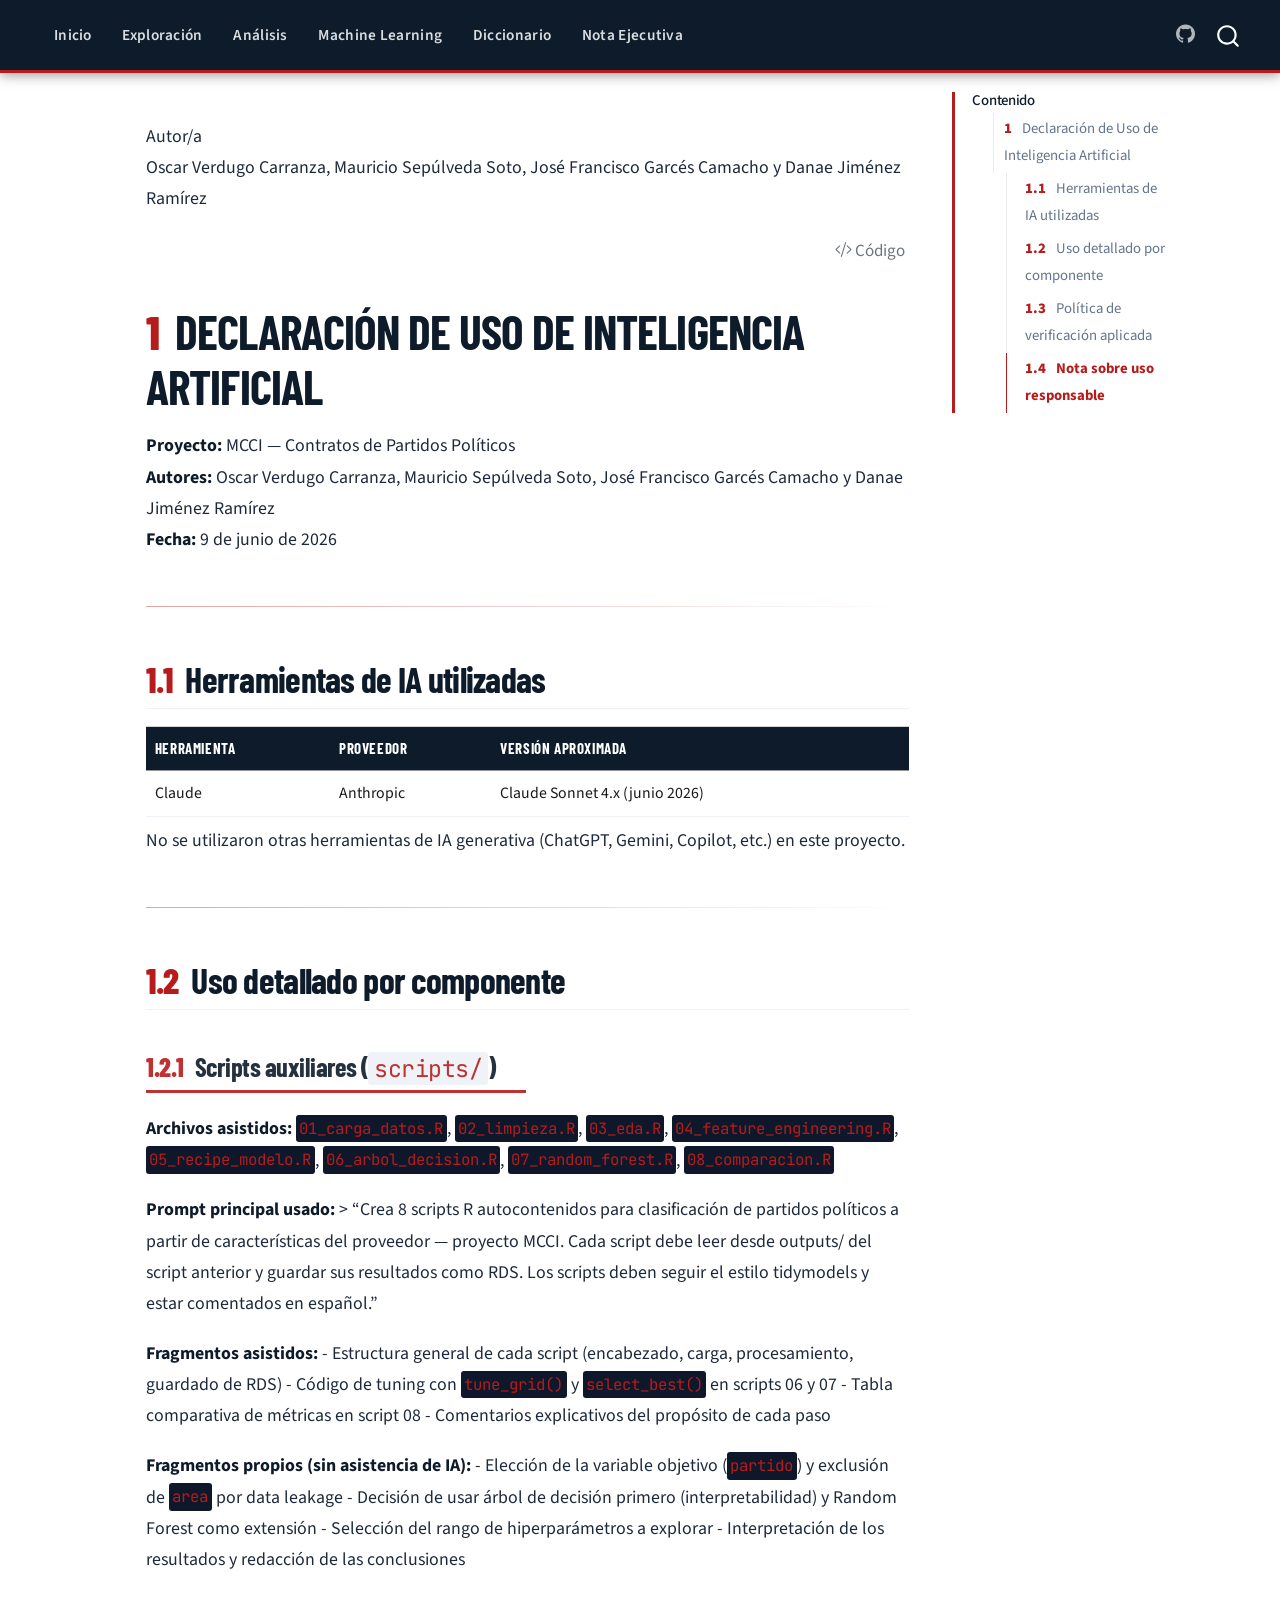
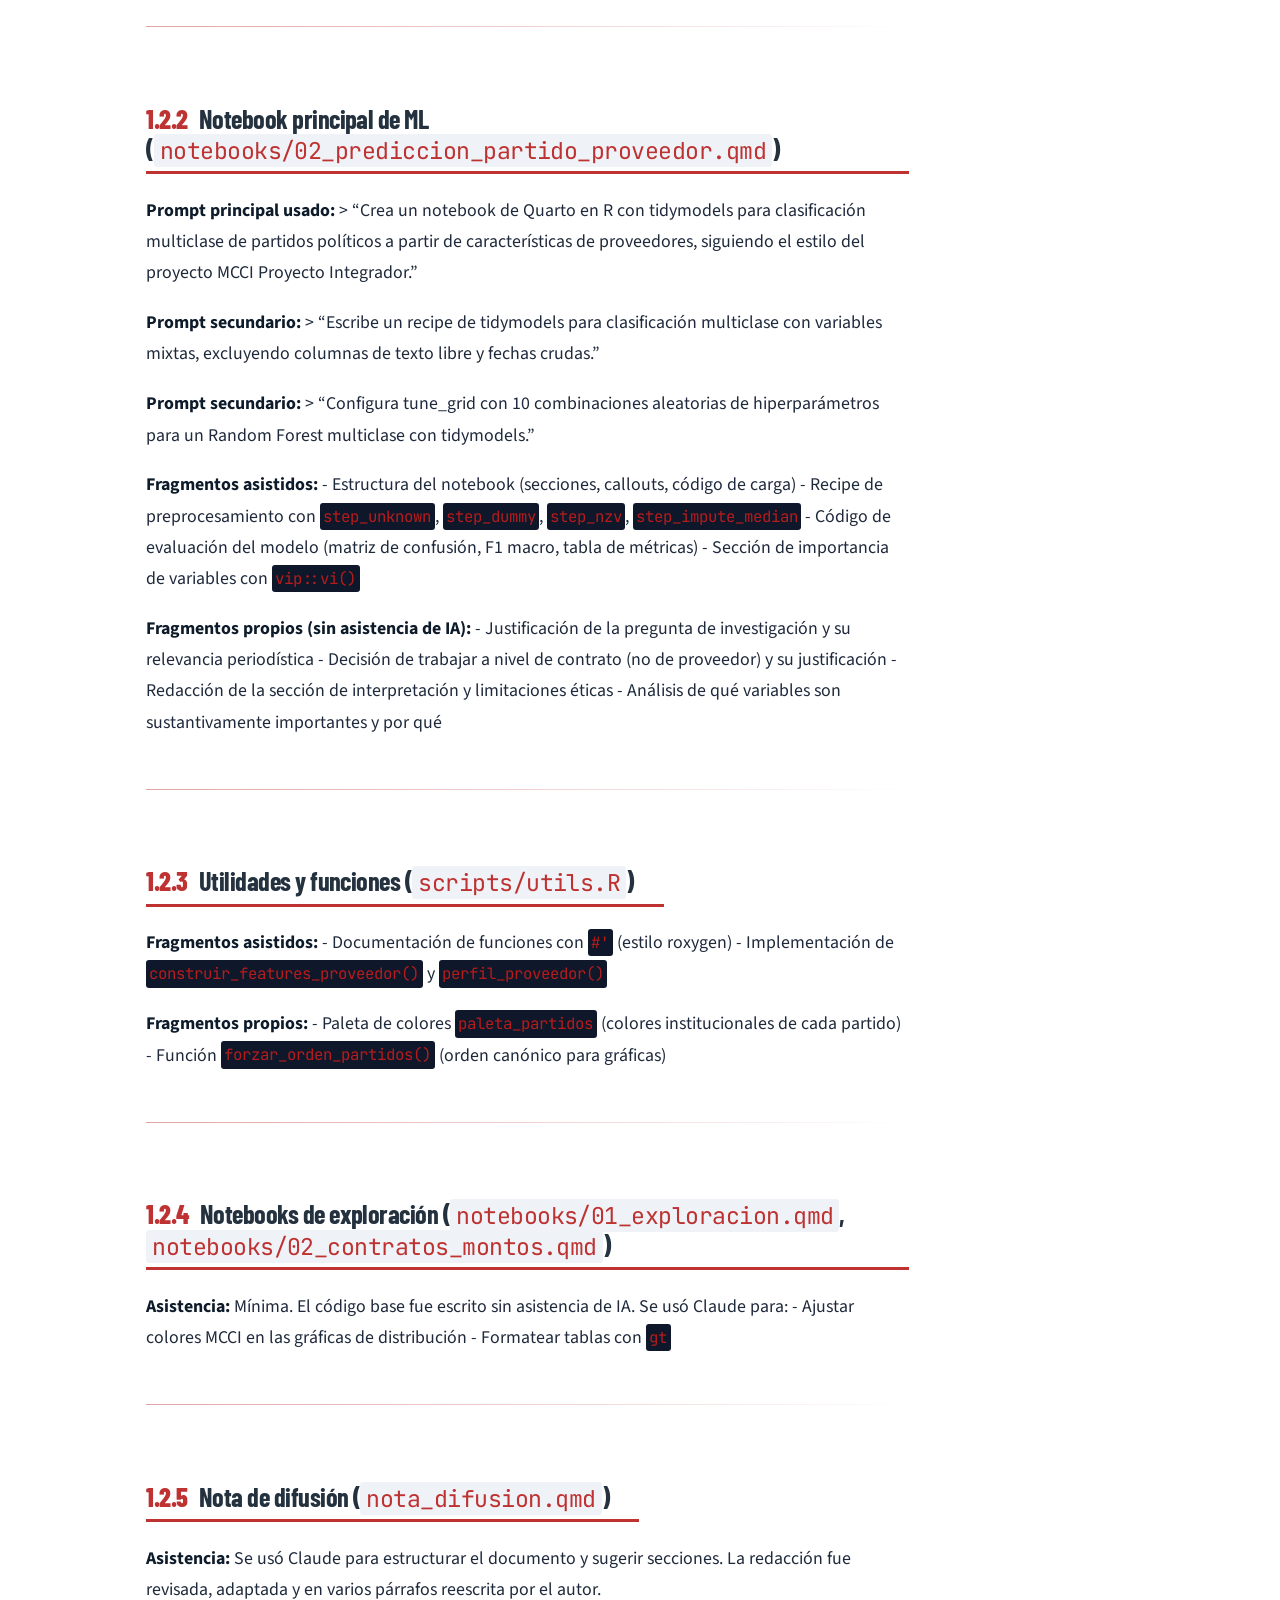
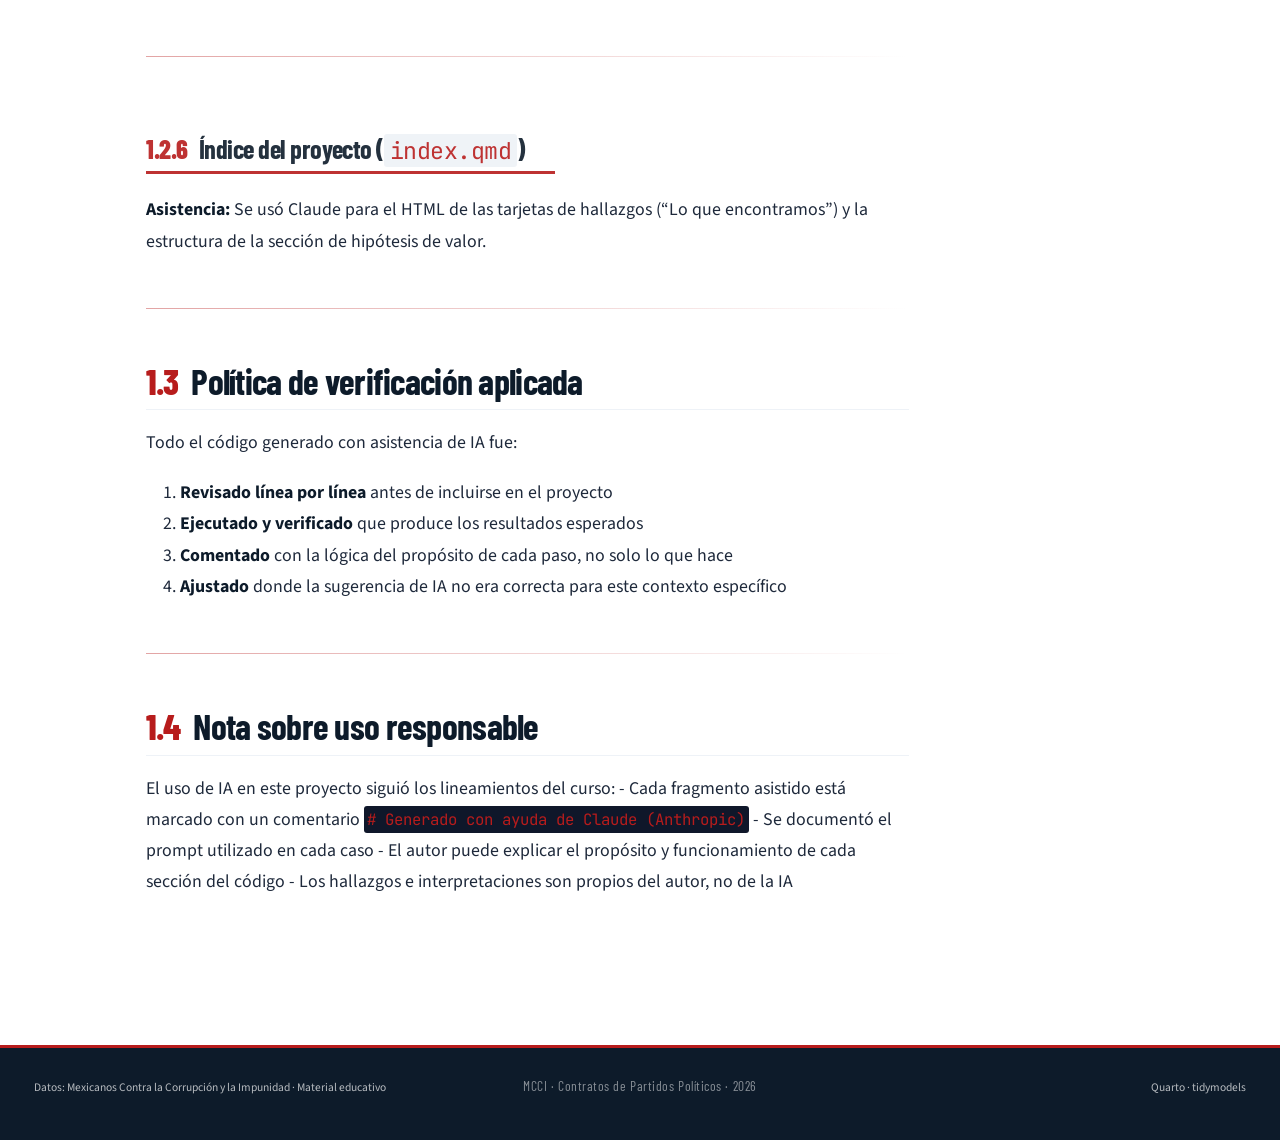
==== commit 346d4218: "Unificar todas las fechas al 9 de junio de 2026" ====
--- a/docs/declaracion_ia.html
+++ b/docs/declaracion_ia.html
@@ -115,6 +115,7 @@
 <meta name="twitter:description" content="Análisis de datos de contratos de partidos políticos en México">
 <meta name="twitter:creator" content="@MCCI_Mexico">
 <meta name="twitter:card" content="summary">
+<link href="styles/code-dark.css" rel="stylesheet">
 </head>
 
 <body class="nav-fixed quarto-light">
@@ -220,7 +221,7 @@
 <h1 data-number="1"><span class="header-section-number">1</span> Declaración de Uso de Inteligencia Artificial</h1>
 <p><strong>Proyecto:</strong> MCCI — Contratos de Partidos Políticos<br>
 <strong>Autores:</strong> Oscar Verdugo Carranza, Mauricio Sepúlveda Soto, José Francisco Garcés Camacho y Danae Jiménez Ramírez<br>
-<strong>Fecha:</strong> junio de 2026</p>
+<strong>Fecha:</strong> 9 de junio de 2026</p>
 <hr>
 <section id="herramientas-de-ia-utilizadas" class="level2" data-number="1.1">
 <h2 data-number="1.1" class="anchored" data-anchor-id="herramientas-de-ia-utilizadas"><span class="header-section-number">1.1</span> Herramientas de IA utilizadas</h2>
@@ -761,7 +762,7 @@
 <span id="cb1-2"><a href="#cb1-2" aria-hidden="true" tabindex="-1"></a></span>
 <span id="cb1-3"><a href="#cb1-3" aria-hidden="true" tabindex="-1"></a>**Proyecto:** MCCI — Contratos de Partidos Políticos  </span>
 <span id="cb1-4"><a href="#cb1-4" aria-hidden="true" tabindex="-1"></a>**Autor:** Oscar Verdugo Carranza  </span>
-<span id="cb1-5"><a href="#cb1-5" aria-hidden="true" tabindex="-1"></a>**Fecha:** junio de 2026</span>
+<span id="cb1-5"><a href="#cb1-5" aria-hidden="true" tabindex="-1"></a>**Fecha:** 9 de junio de 2026</span>
 <span id="cb1-6"><a href="#cb1-6" aria-hidden="true" tabindex="-1"></a></span>
 <span id="cb1-7"><a href="#cb1-7" aria-hidden="true" tabindex="-1"></a>---</span>
 <span id="cb1-8"><a href="#cb1-8" aria-hidden="true" tabindex="-1"></a></span>
@@ -892,5 +893,6 @@
 
 
 
+<script>window.noZensmooth = true;</script>
 <script src="site_libs/quarto-html/zenscroll-min.js"></script>
 </body></html>
--- a/docs/styles/code-dark.css
+++ b/docs/styles/code-dark.css
@@ -0,0 +1,34 @@
+/* Colores de sintaxis legibles sobre el fondo oscuro de los bloques de código (paleta GitHub Dark) */
+pre.sourceCode code,
+pre.sourceCode code span { color: #e6edf3 !important; }
+pre.sourceCode code span.co,
+pre.sourceCode code span.do,
+pre.sourceCode code span.an,
+pre.sourceCode code span.cv,
+pre.sourceCode code span.in { color: #8b949e !important; font-style: italic; }
+pre.sourceCode code span.st,
+pre.sourceCode code span.ch,
+pre.sourceCode code span.ss,
+pre.sourceCode code span.vs { color: #a5d6ff !important; }
+pre.sourceCode code span.fu { color: #d2a8ff !important; }
+pre.sourceCode code span.kw,
+pre.sourceCode code span.cf,
+pre.sourceCode code span.op,
+pre.sourceCode code span.ot { color: #ff7b72 !important; }
+pre.sourceCode code span.dv,
+pre.sourceCode code span.bn,
+pre.sourceCode code span.fl,
+pre.sourceCode code span.cn,
+pre.sourceCode code span.sc,
+pre.sourceCode code span.at,
+pre.sourceCode code span.dt { color: #79c0ff !important; }
+pre.sourceCode code span.va,
+pre.sourceCode code span.bu,
+pre.sourceCode code span.im { color: #ffa657 !important; }
+pre.sourceCode code span.al,
+pre.sourceCode code span.er { color: #ffa198 !important; }
+/* números de línea */
+pre.sourceCode code > span > a::before { color: #6e7681 !important; }
+
+/* Desplazamiento suave nativo (conserva la posición al regresar) */
+html { scroll-behavior: smooth; }
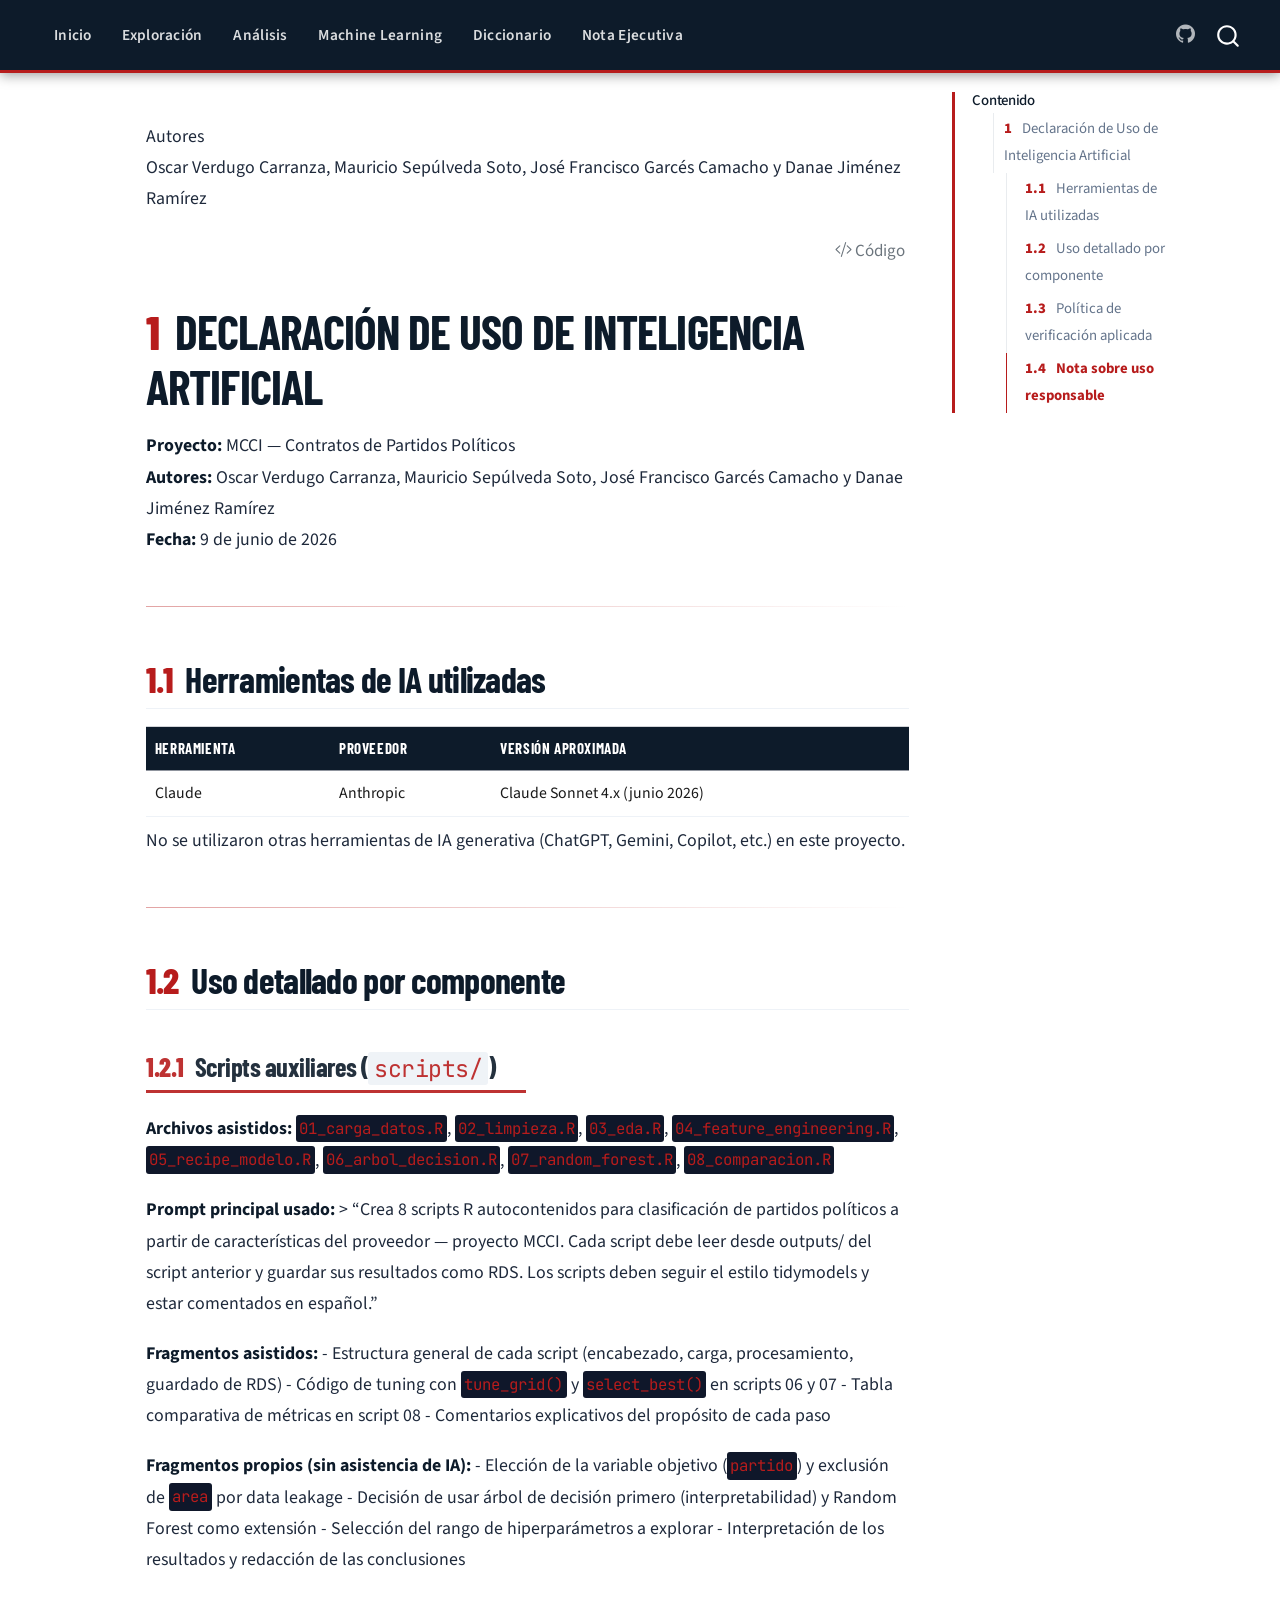
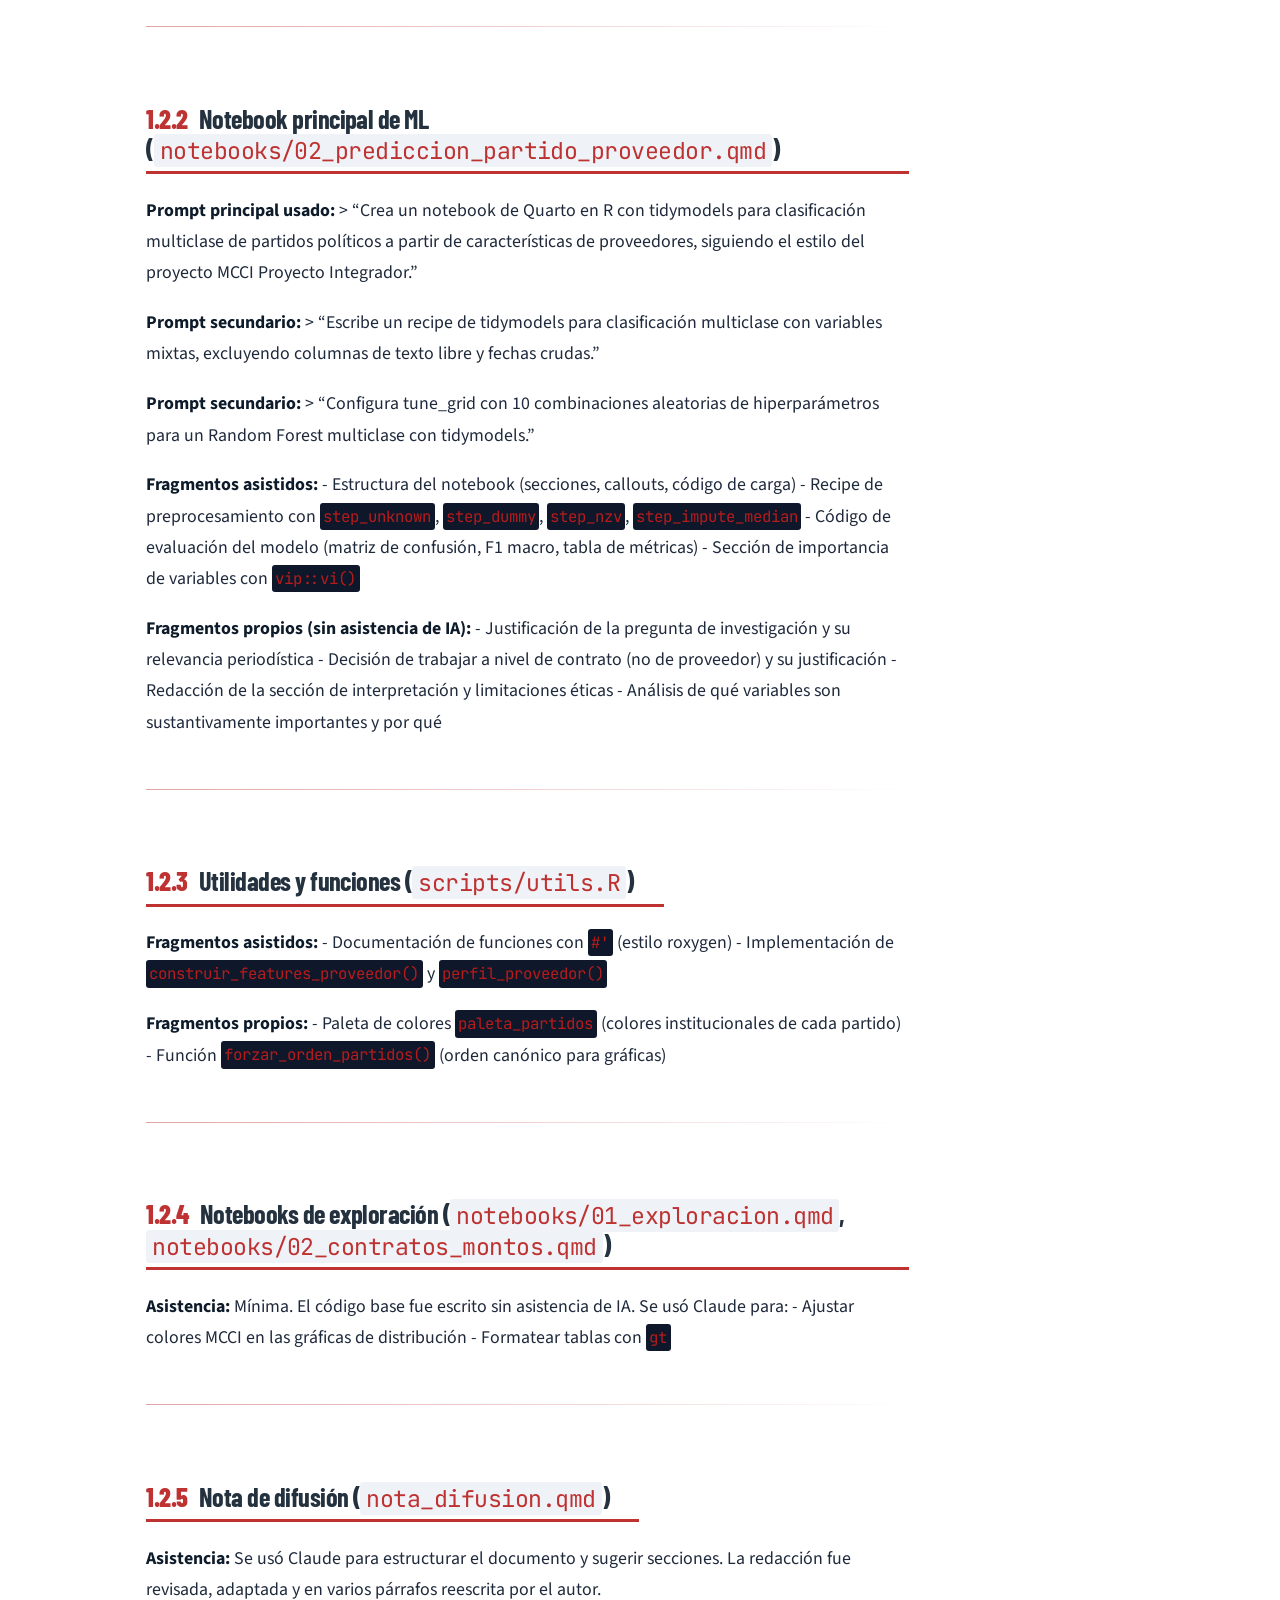
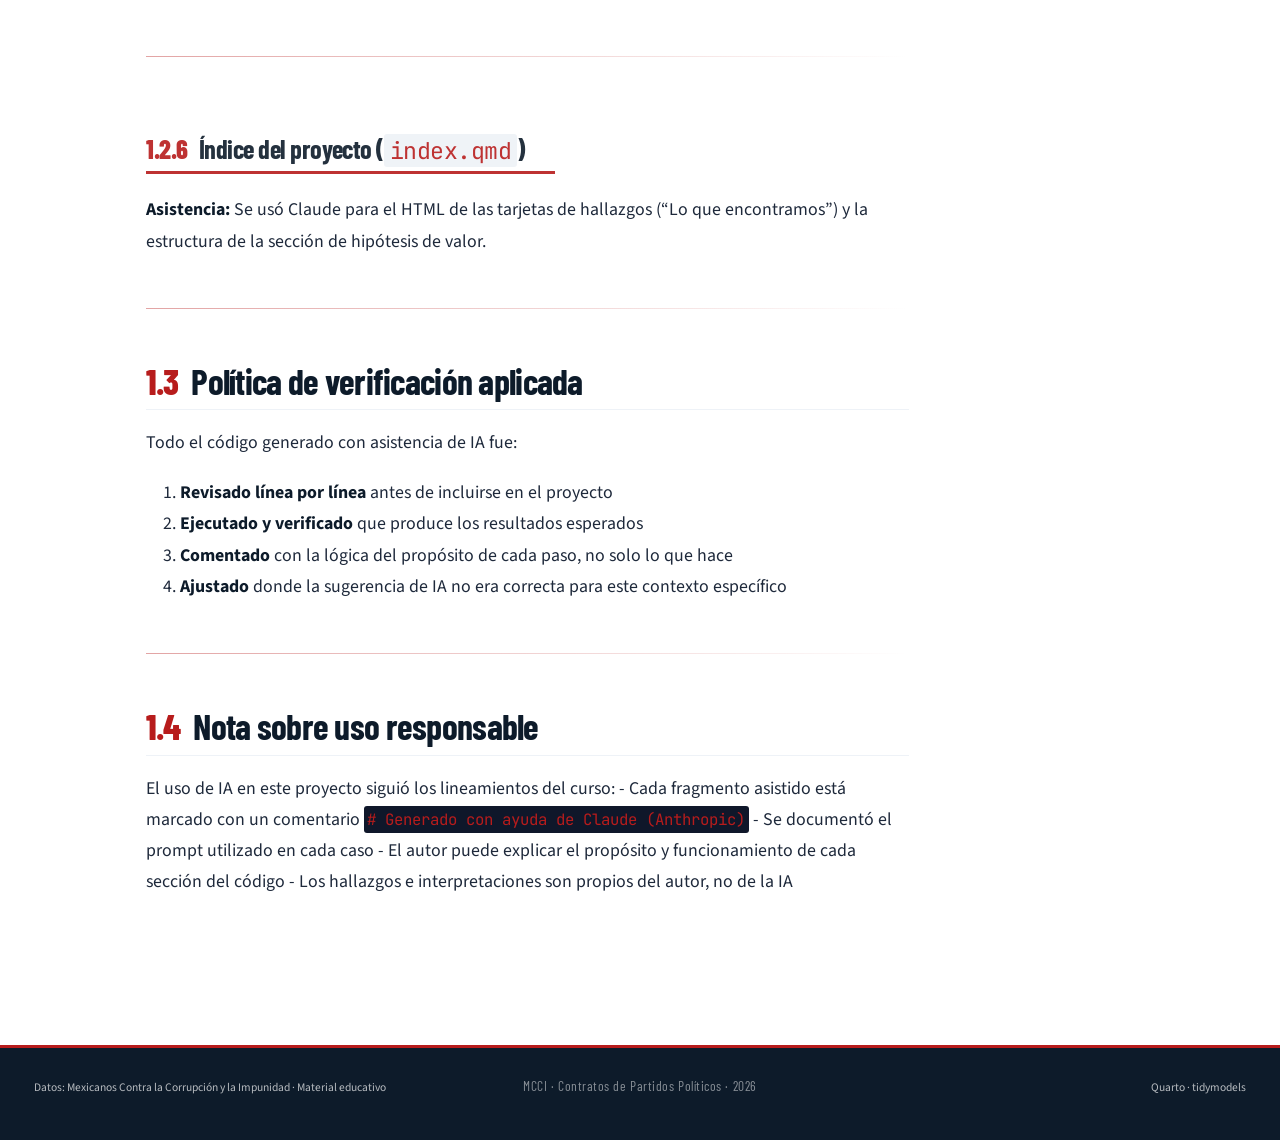
==== commit a863a219: "Cambiar etiqueta Autor/a por Autores" ====
--- a/docs/declaracion_ia.html
+++ b/docs/declaracion_ia.html
@@ -205,7 +205,7 @@
 <main class="content" id="quarto-document-content"><header id="title-block-header" class="quarto-title-block"><h1 class="title display-7"></h1></header><div class="quarto-title-block"><div class="quarto-title-meta">
 
     <div>
-    <div class="quarto-title-meta-heading">Autor/a</div>
+    <div class="quarto-title-meta-heading">Autores</div>
     <div class="quarto-title-meta-contents">
              <p>Oscar Verdugo Carranza, Mauricio Sepúlveda Soto, José Francisco Garcés Camacho y Danae Jiménez Ramírez </p>
           </div>
